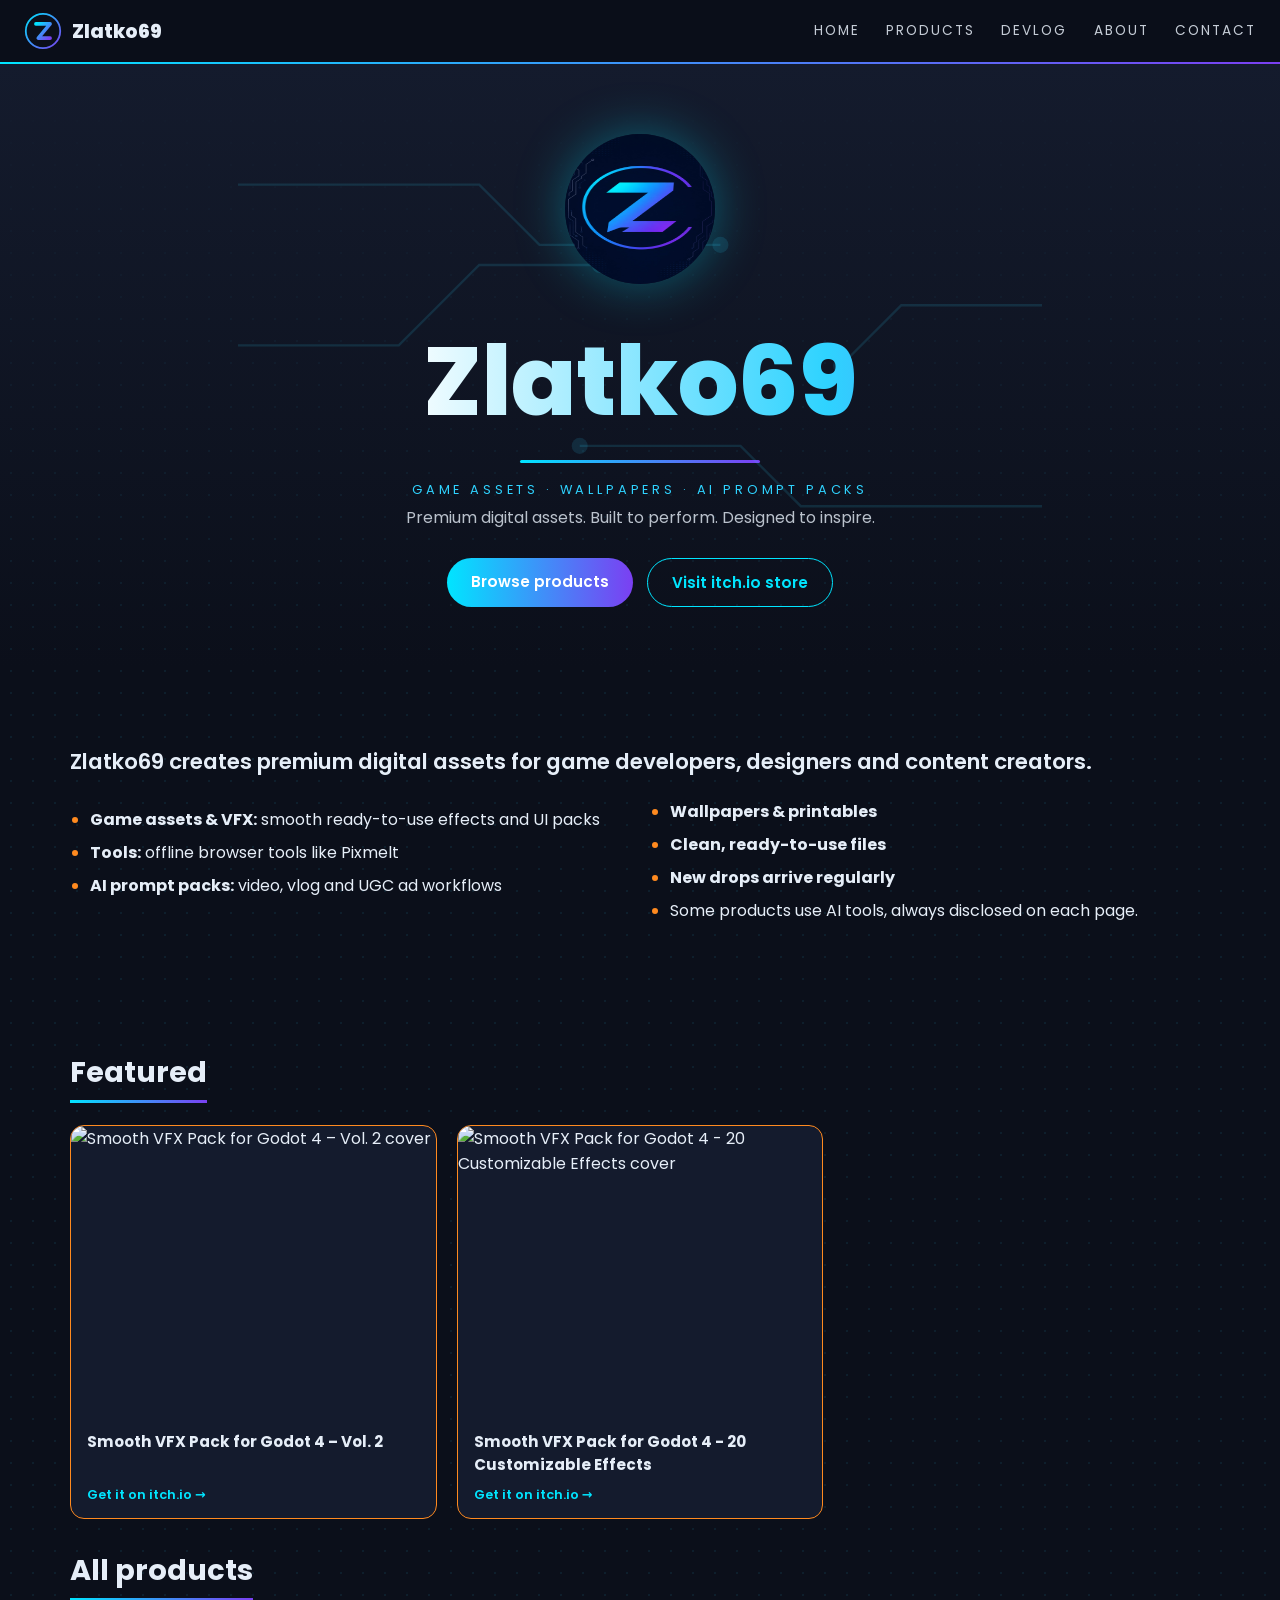
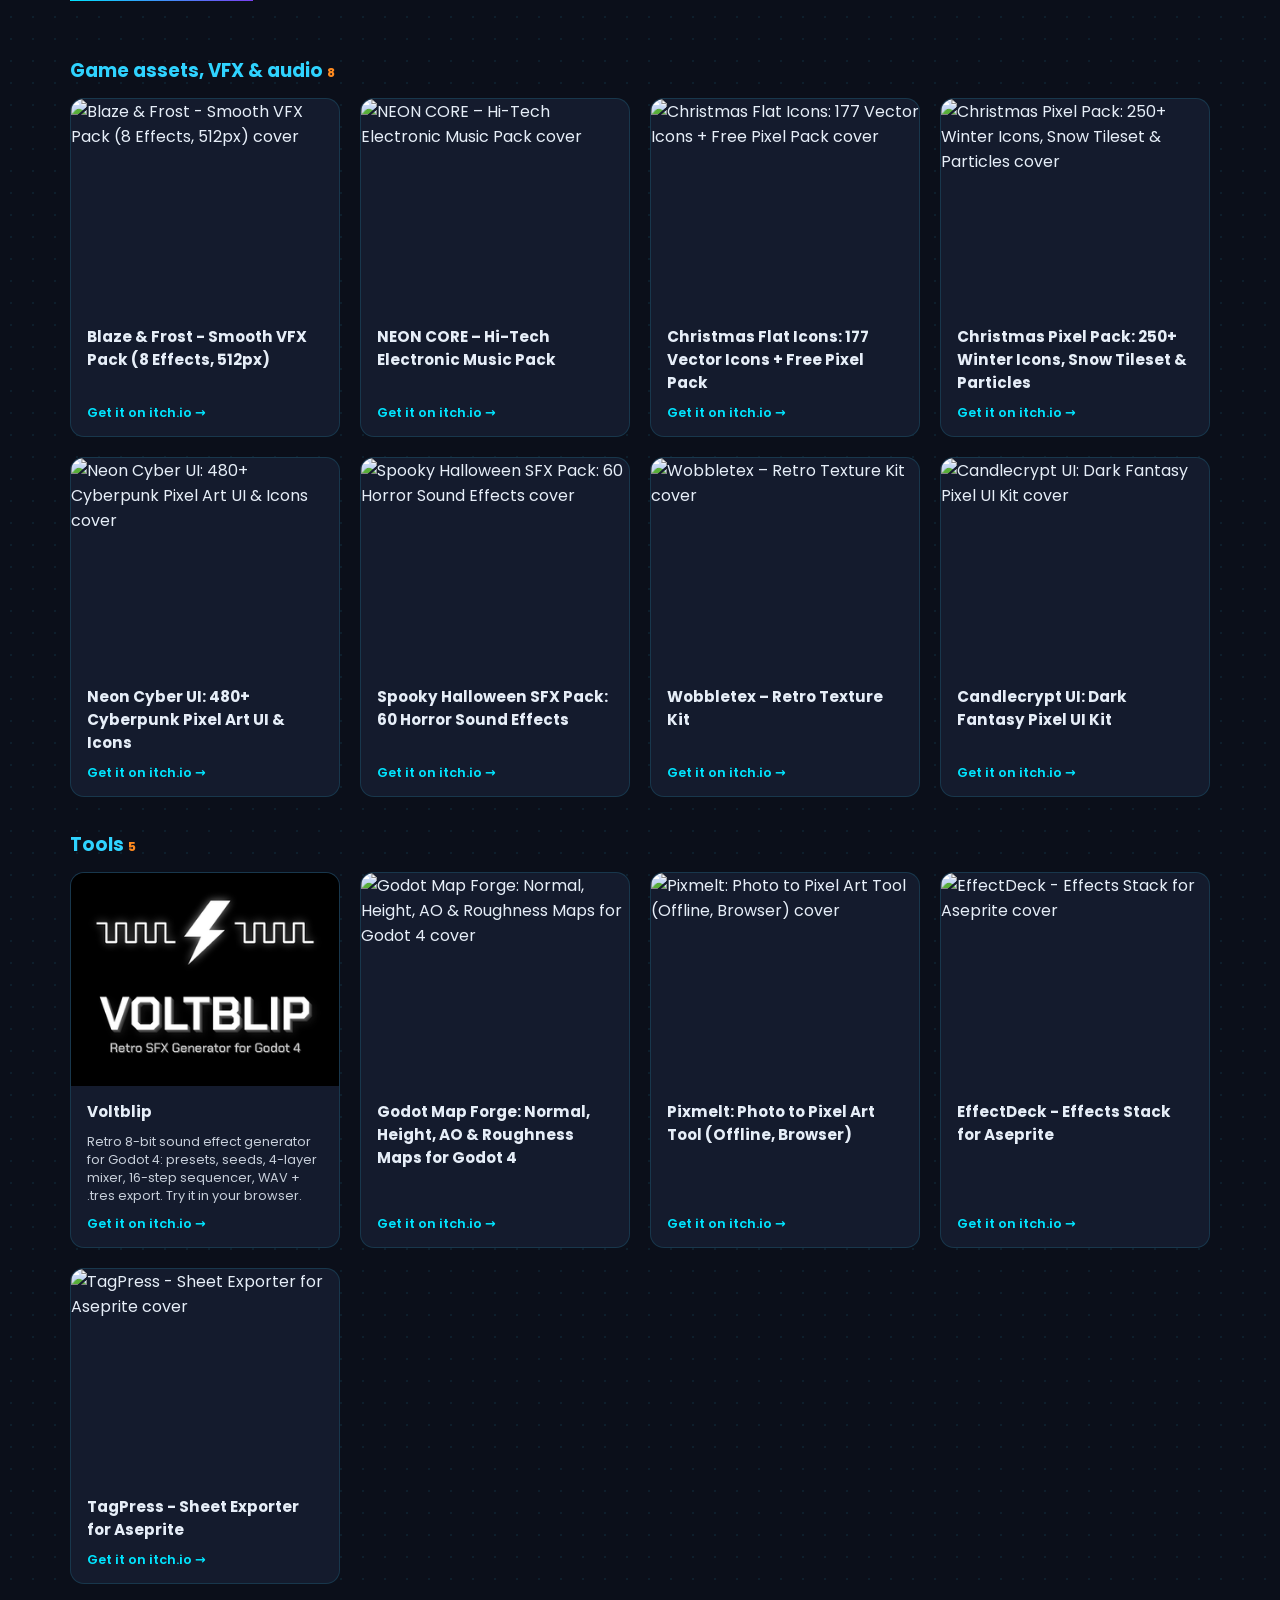
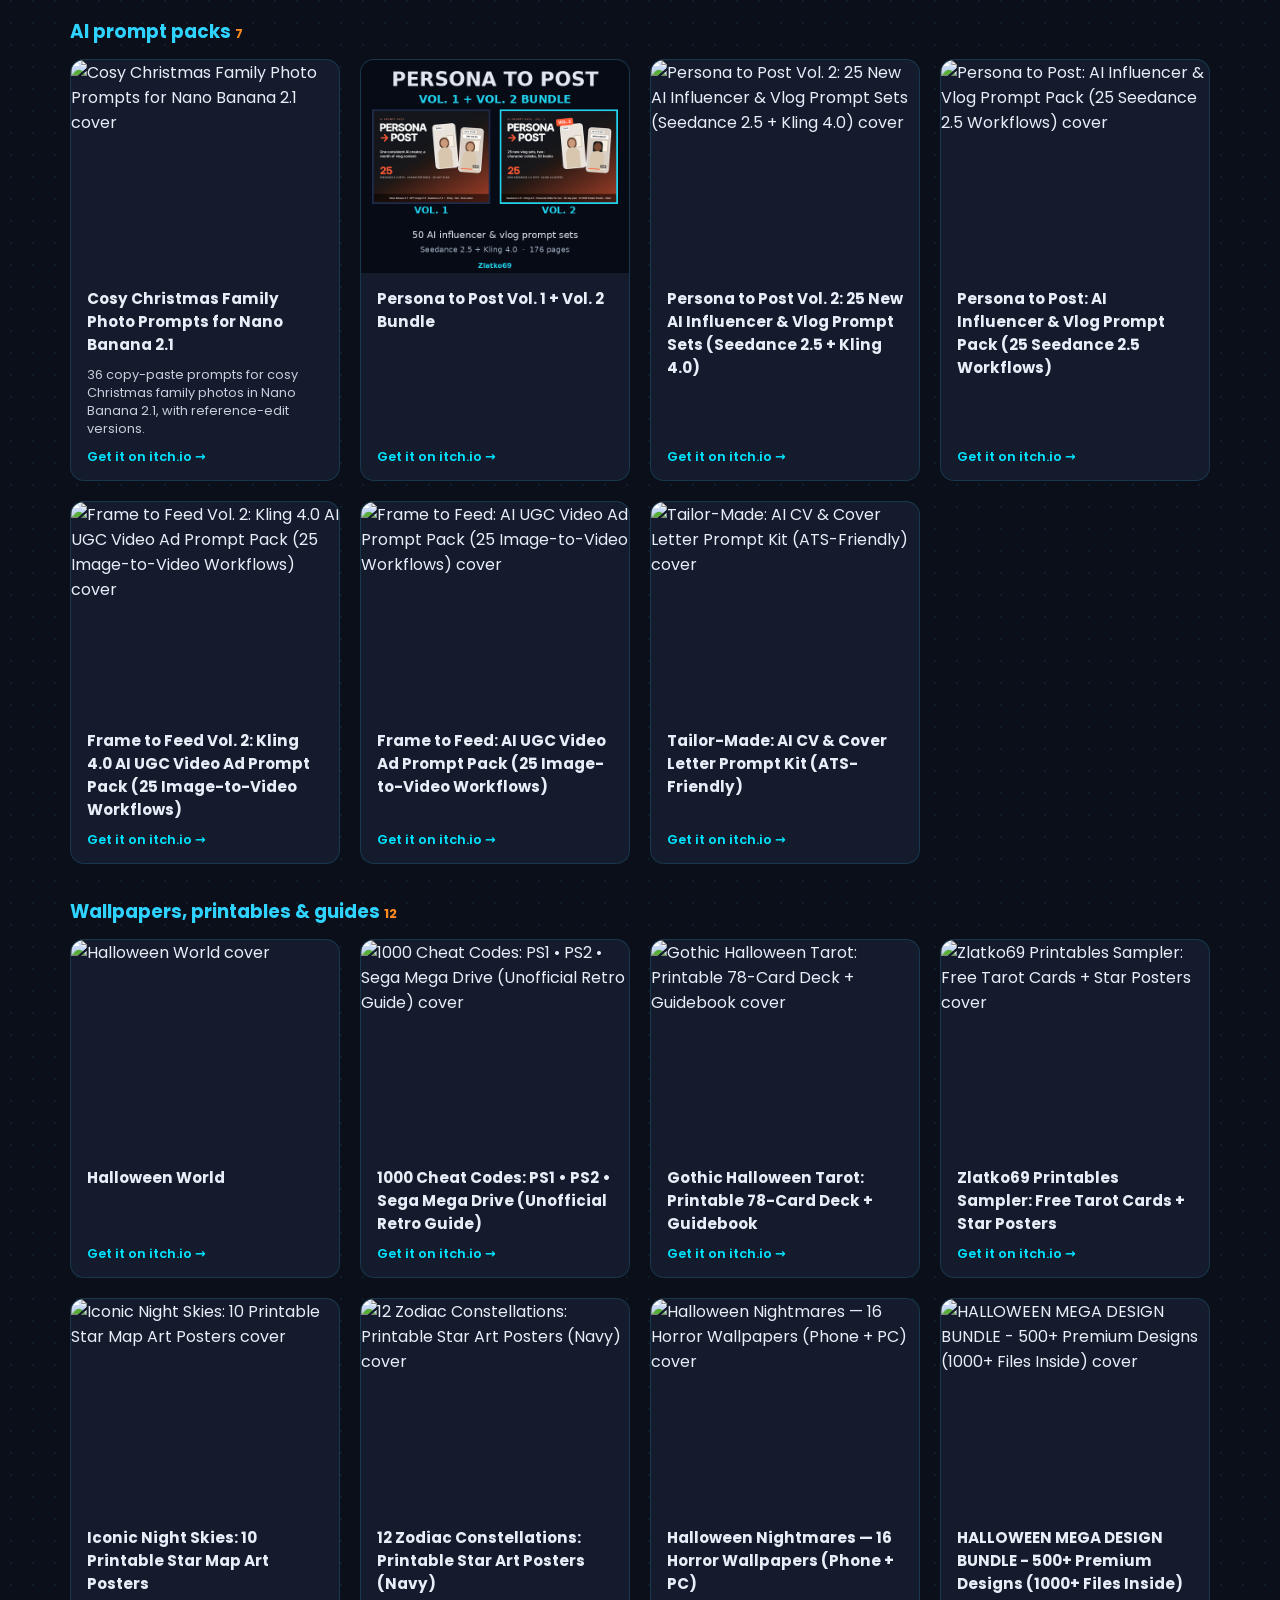
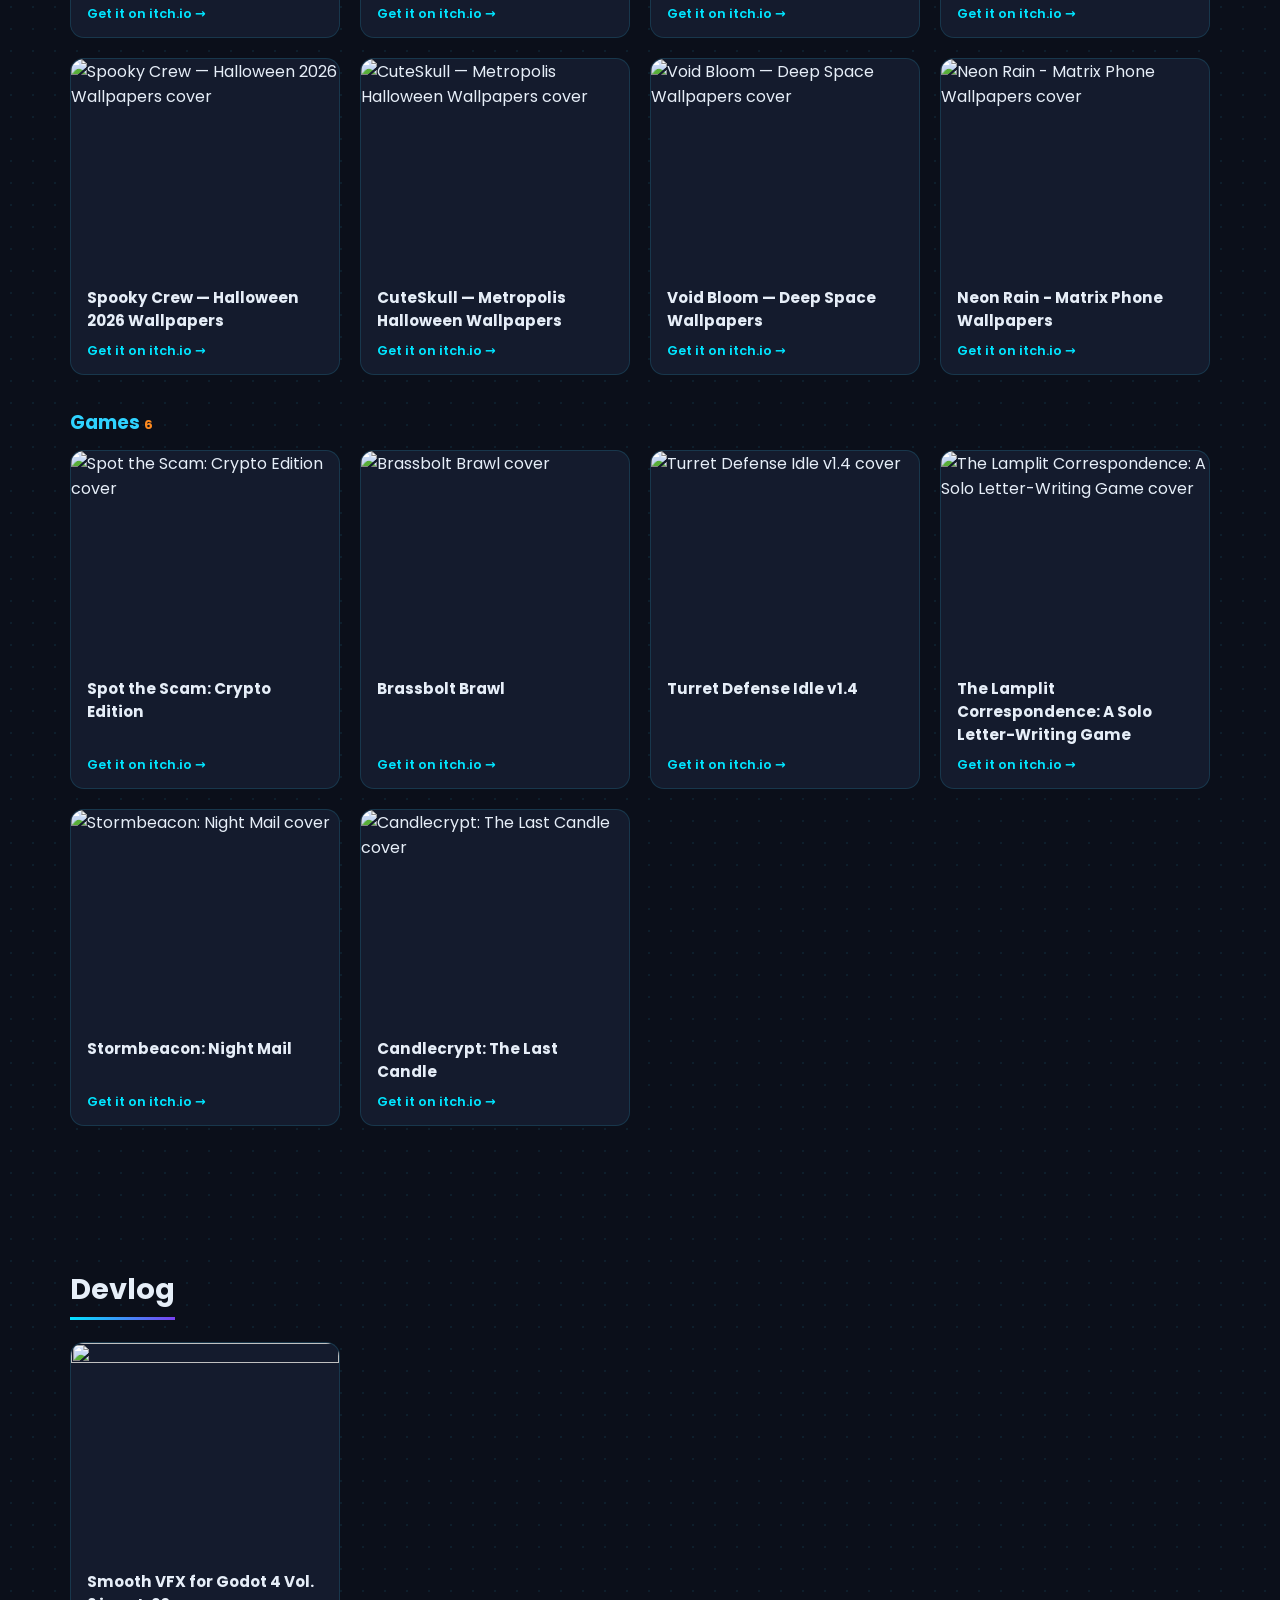
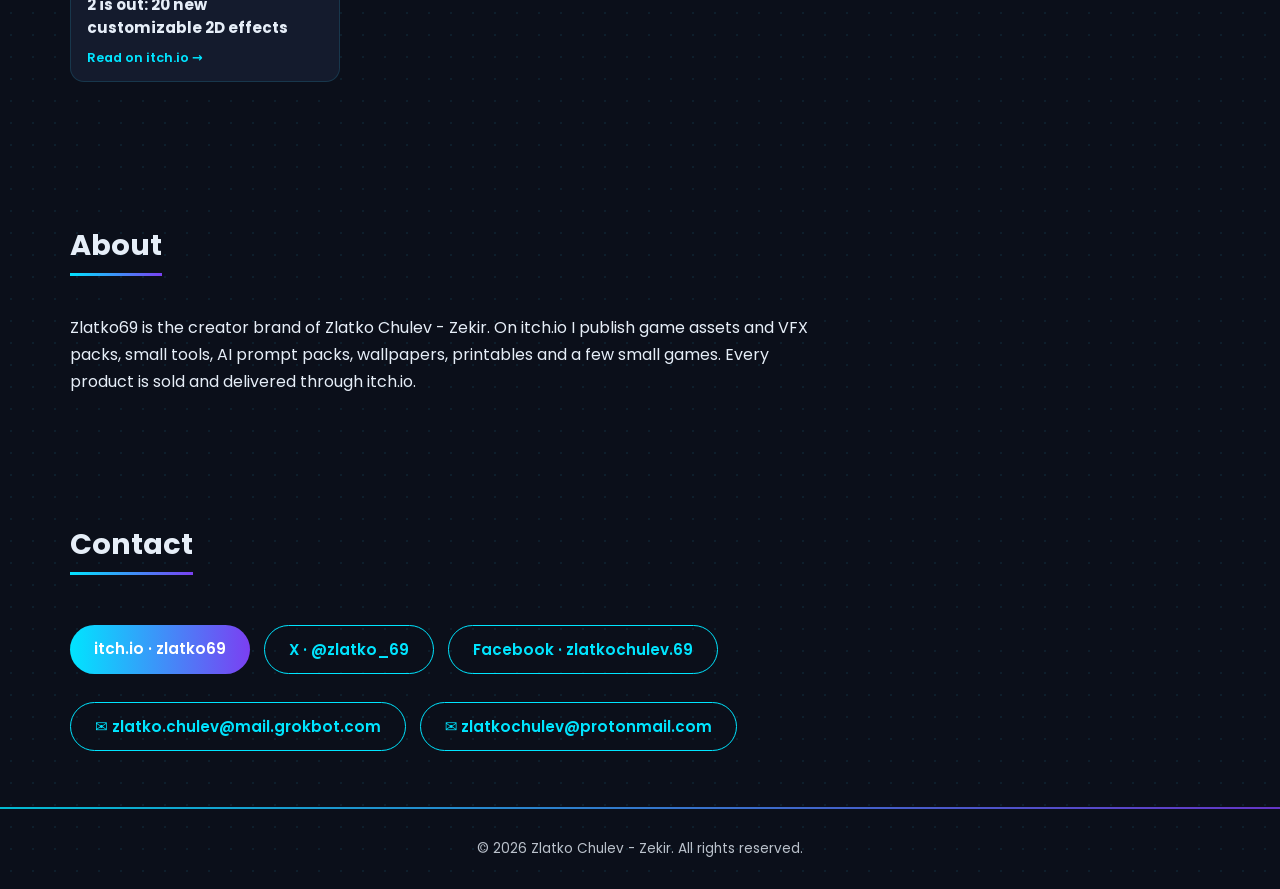
==== index.html @ 4e6ba87b "Add Cosy Christmas Family Photo Prompts card to AI prompt packs." ====
<!doctype html><html lang="en"><head><meta charset="utf-8"><meta name="viewport" content="width=device-width,initial-scale=1">
<title>Zlatko69 · Game assets, wallpapers & AI prompt packs</title><meta name="description" content="Premium digital assets for game developers, designers and content creators.">
<link rel="icon" href="assets/logo.svg" type="image/svg+xml"><link rel="preconnect" href="https://fonts.googleapis.com"><link href="https://fonts.googleapis.com/css2?family=Poppins:wght@400;600;800&display=swap" rel="stylesheet"><link rel="stylesheet" href="style.css"></head><body>
<header class="top"><a href="#home" class="brand"><svg viewBox="0 0 64 64" class="logo" aria-label="Zlatko69 logo"><defs><linearGradient id="g" x1="0" y1="0" x2="1" y2="1"><stop offset="0" stop-color="#00E5FF"/><stop offset="1" stop-color="#7B3FF2"/></linearGradient></defs><circle cx="32" cy="32" r="29" fill="#0B0F1A" stroke="url(#g)" stroke-width="3"/><path d="M20 20h24L24 44h20" fill="none" stroke="url(#g)" stroke-width="6" stroke-linecap="round" stroke-linejoin="round"/></svg><span>Zlatko69</span></a><button class="burger" aria-label="Menu" onclick="document.body.classList.toggle('open')">☰</button>
<nav onclick="document.body.classList.remove('open')"><a href="#home">Home</a><a href="#products">Products</a><a href="#devlog">Devlog</a><a href="#about">About</a><a href="#contact">Contact</a></nav></header>
<main>
<section id="home" class="hero"><svg class="circ" aria-hidden="true" viewBox="0 0 400 300"><g fill="none" stroke="currentColor" stroke-width="1.2"><path d="M0 60h120l30 30h90"/><path d="M0 140h80l40-40h60"/><path d="M400 220H280l-30-30h-80"/><path d="M400 120h-70l-30 30"/></g><g fill="currentColor"><circle cx="240" cy="90" r="4"/><circle cx="180" cy="100" r="4"/><circle cx="170" cy="190" r="4"/><circle cx="300" cy="150" r="4"/></g></svg><img src="assets/logo.jpg" class="biglogo" alt="Zlatko69 Z logo"><h1 class="word">Zlatko69</h1><div class="uline"></div>
<p class="tag">GAME ASSETS · WALLPAPERS · AI PROMPT PACKS</p><p class="sub">Premium digital assets. Built to perform. Designed to inspire.</p>
<div class="ctas"><a class="btn big" href="#products">Browse products</a><a class="btn ghost big" href="https://zlatko69.itch.io" target="_blank" rel="noopener">Visit itch.io store</a></div></section>
<section class="intro wrap"><p class="lead">Zlatko69 creates premium digital assets for game developers, designers and content creators.</p><ul class="bul">
<li><b>Game assets &amp; VFX:</b> smooth ready-to-use effects and UI packs</li><li><b>Tools:</b> offline browser tools like Pixmelt</li><li><b>AI prompt packs:</b> video, vlog and UGC ad workflows</li><li><b>Wallpapers &amp; printables</b></li><li><b>Clean, ready-to-use files</b></li><li><b>New drops arrive regularly</b></li><li>Some products use AI tools, always disclosed on each page.</li></ul></section>
<section id="products" class="wrap"><h2 class="sec">Featured</h2><div class="grid feat"><a class="card" href="https://zlatko69.itch.io/smooth-vfx-godot4-vol2" target="_blank" rel="noopener"><img loading="lazy" src="https://img.itch.zone/aW1nLzMxMzY1Mjg5LnBuZw==/315x250%23c/1VStls.png" alt="Smooth VFX Pack for Godot 4 – Vol. 2 cover"><div class="cb"><h3>Smooth VFX Pack for Godot 4 – Vol. 2</h3><span class="btn">Get it on itch.io →</span></div></a><a class="card" href="https://zlatko69.itch.io/smooth-vfx-godot4" target="_blank" rel="noopener"><img loading="lazy" src="https://img.itch.zone/aW1nLzMxMzUxNzY2LnBuZw==/315x250%23c/MN4y9o.png" alt="Smooth VFX Pack for Godot 4 - 20 Customizable Effects cover"><div class="cb"><h3>Smooth VFX Pack for Godot 4 - 20 Customizable Effects</h3><span class="btn">Get it on itch.io →</span></div></a></div><h2 class="sec">All products</h2><h2 class="cat">Game assets, VFX & audio <small>8</small></h2><div class="grid"><a class="card" href="https://zlatko69.itch.io/blaze-frost-smooth-vfx-pack-8-effects-512px" target="_blank" rel="noopener"><img loading="lazy" src="https://img.itch.zone/aW1nLzMxMjUwMTM4LnBuZw==/315x250%23c/Tb8jk5.png" alt="Blaze &amp; Frost - Smooth VFX Pack (8 Effects, 512px) cover"><div class="cb"><h3>Blaze &amp; Frost - Smooth VFX Pack (8 Effects, 512px)</h3><span class="btn">Get it on itch.io →</span></div></a><a class="card" href="https://zlatko69.itch.io/neon-core-music-pack" target="_blank" rel="noopener"><img loading="lazy" src="https://img.itch.zone/aW1nLzMxMDM1MDI1LnBuZw==/315x250%23c/9cuQ3a.png" alt="NEON CORE – Hi-Tech Electronic Music Pack cover"><div class="cb"><h3>NEON CORE – Hi-Tech Electronic Music Pack</h3><span class="btn">Get it on itch.io →</span></div></a><a class="card" href="https://zlatko69.itch.io/christmas-flat-icons-177-vector-icons-free-pixel-pack" target="_blank" rel="noopener"><img loading="lazy" src="https://img.itch.zone/aW1nLzMxMDIwNTk4LnBuZw==/315x250%23c/bkjVUH.png" alt="Christmas Flat Icons: 177 Vector Icons + Free Pixel Pack cover"><div class="cb"><h3>Christmas Flat Icons: 177 Vector Icons + Free Pixel Pack</h3><span class="btn">Get it on itch.io →</span></div></a><a class="card" href="https://zlatko69.itch.io/christmas-pixel-pack-250-winter-icons-snow-tileset-particles" target="_blank" rel="noopener"><img loading="lazy" src="https://img.itch.zone/aW1nLzMxMDIwNjMyLnBuZw==/315x250%23c/RkkFMt.png" alt="Christmas Pixel Pack: 250+ Winter Icons, Snow Tileset &amp; Particles cover"><div class="cb"><h3>Christmas Pixel Pack: 250+ Winter Icons, Snow Tileset &amp; Particles</h3><span class="btn">Get it on itch.io →</span></div></a><a class="card" href="https://zlatko69.itch.io/neon-cyber-ui-480-cyberpunk-pixel-art-ui-icons" target="_blank" rel="noopener"><img loading="lazy" src="https://img.itch.zone/aW1nLzMxMDA1NTc5LnBuZw==/315x250%23c/cyrJwi.png" alt="Neon Cyber UI: 480+ Cyberpunk Pixel Art UI &amp; Icons cover"><div class="cb"><h3>Neon Cyber UI: 480+ Cyberpunk Pixel Art UI &amp; Icons</h3><span class="btn">Get it on itch.io →</span></div></a><a class="card" href="https://zlatko69.itch.io/spooky-halloween-sfx-pack-20-horror-sound-effects" target="_blank" rel="noopener"><img loading="lazy" src="https://img.itch.zone/aW1nLzMwOTg4NzEwLnBuZw==/315x250%23c/Dr7vm1.png" alt="Spooky Halloween SFX Pack: 60 Horror Sound Effects cover"><div class="cb"><h3>Spooky Halloween SFX Pack: 60 Horror Sound Effects</h3><span class="btn">Get it on itch.io →</span></div></a><a class="card" href="https://zlatko69.itch.io/wobbletex" target="_blank" rel="noopener"><img loading="lazy" src="https://img.itch.zone/aW1nLzMwNzM2Mzc5LnBuZw==/315x250%23c/XE7fvp.png" alt="Wobbletex – Retro Texture Kit cover"><div class="cb"><h3>Wobbletex – Retro Texture Kit</h3><span class="btn">Get it on itch.io →</span></div></a><a class="card" href="https://zlatko69.itch.io/candlecrypt-ui-dark-fantasy-pixel-ui-kit" target="_blank" rel="noopener"><img loading="lazy" src="https://img.itch.zone/aW1nLzMwNzE5NTQ5LnBuZw==/315x250%23c/Yg354%2B.png" alt="Candlecrypt UI: Dark Fantasy Pixel UI Kit cover"><div class="cb"><h3>Candlecrypt UI: Dark Fantasy Pixel UI Kit</h3><span class="btn">Get it on itch.io →</span></div></a></div><h2 class="cat">Tools <small>5</small></h2><div class="grid"><a class="card" href="https://zlatko69.itch.io/voltblip" target="_blank" rel="noopener"><img loading="lazy" src="assets/voltblip-cover.png" alt="Voltblip cover"><div class="cb"><h3>Voltblip</h3><p style="margin:0;font-size:.8rem;opacity:.85">Retro 8-bit sound effect generator for Godot 4: presets, seeds, 4-layer mixer, 16-step sequencer, WAV + .tres export. Try it in your browser.</p><span class="btn">Get it on itch.io →</span></div></a><a class="card" href="https://zlatko69.itch.io/godot-map-forge" target="_blank" rel="noopener"><img loading="lazy" src="https://img.itch.zone/aW1nLzMxNjQyNDc2LnBuZw==/315x250%23c/9R8Ple.png" alt="Godot Map Forge: Normal, Height, AO &amp; Roughness Maps for Godot 4 cover"><div class="cb"><h3>Godot Map Forge: Normal, Height, AO &amp; Roughness Maps for Godot 4</h3><span class="btn">Get it on itch.io →</span></div></a><a class="card" href="https://zlatko69.itch.io/pixmelt" target="_blank" rel="noopener"><img loading="lazy" src="https://img.itch.zone/aW1nLzMxMzA1NTAyLnBuZw==/315x250%23c/pW2EMv.png" alt="Pixmelt: Photo to Pixel Art Tool (Offline, Browser) cover"><div class="cb"><h3>Pixmelt: Photo to Pixel Art Tool (Offline, Browser)</h3><span class="btn">Get it on itch.io →</span></div></a><a class="card" href="https://zlatko69.itch.io/effectdeck" target="_blank" rel="noopener"><img loading="lazy" src="https://img.itch.zone/aW1nLzMxMTM3ODc3LnBuZw==/315x250%23c/o8K4xB.png" alt="EffectDeck - Effects Stack for Aseprite cover"><div class="cb"><h3>EffectDeck - Effects Stack for Aseprite</h3><span class="btn">Get it on itch.io →</span></div></a><a class="card" href="https://zlatko69.itch.io/tagpress" target="_blank" rel="noopener"><img loading="lazy" src="https://img.itch.zone/aW1nLzMxMTI2ODIwLnBuZw==/315x250%23c/C%2B9RFh.png" alt="TagPress - Sheet Exporter for Aseprite cover"><div class="cb"><h3>TagPress - Sheet Exporter for Aseprite</h3><span class="btn">Get it on itch.io →</span></div></a></div><h2 class="cat">AI prompt packs <small>7</small></h2><div class="grid"><a class="card" href="https://zlatko69.itch.io/cosy-christmas-family-photo-prompts" target="_blank" rel="noopener"><img loading="lazy" src="https://img.itch.zone/aW1nLzMxNzI1NTc3LmpwZw==/315x250%23c/bNra%2Fj.jpg" alt="Cosy Christmas Family Photo Prompts for Nano Banana 2.1 cover"><div class="cb"><h3>Cosy Christmas Family Photo Prompts for Nano Banana 2.1</h3><p style="margin:0;font-size:.8rem;opacity:.85">36 copy-paste prompts for cosy Christmas family photos in Nano Banana 2.1, with reference-edit versions.</p><span class="btn">Get it on itch.io →</span></div></a><a class="card" href="https://itch.io/s/214232/persona-to-post-vol-1-vol-2-bundle" target="_blank" rel="noopener"><img loading="lazy" src="assets/persona-to-post-bundle.png" alt="Persona to Post Vol. 1 + Vol. 2 Bundle cover"><div class="cb"><h3>Persona to Post Vol. 1 + Vol. 2 Bundle</h3><span class="btn">Get it on itch.io →</span></div></a><a class="card" href="https://zlatko69.itch.io/persona-to-post-vol2" target="_blank" rel="noopener"><img loading="lazy" src="https://img.itch.zone/aW1nLzMxMzQzNDI5LnBuZw==/315x250%23c/jbbvLb.png" alt="Persona to Post Vol. 2: 25 New AI Influencer &amp; Vlog Prompt Sets (Seedance 2.5 + Kling 4.0) cover"><div class="cb"><h3>Persona to Post Vol. 2: 25 New AI Influencer &amp; Vlog Prompt Sets (Seedance 2.5 + Kling 4.0)</h3><span class="btn">Get it on itch.io →</span></div></a><a class="card" href="https://zlatko69.itch.io/persona-to-post-ai-influencer-vlog-prompt-pack-25-seedance-25-workflows" target="_blank" rel="noopener"><img loading="lazy" src="https://img.itch.zone/aW1nLzMwNjkxOTEyLnBuZw==/315x250%23c/%2FoDxPD.png" alt="Persona to Post: AI Influencer &amp; Vlog Prompt Pack (25 Seedance 2.5 Workflows) cover"><div class="cb"><h3>Persona to Post: AI Influencer &amp; Vlog Prompt Pack (25 Seedance 2.5 Workflows)</h3><span class="btn">Get it on itch.io →</span></div></a><a class="card" href="https://zlatko69.itch.io/frame-to-feed-vol-2-kling-40-ai-ugc-video-ad-prompt-pack-25-image-to-video-workf" target="_blank" rel="noopener"><img loading="lazy" src="https://img.itch.zone/aW1nLzMxMjUxOTcyLnBuZw==/315x250%23c/WSbGHp.png" alt="Frame to Feed Vol. 2: Kling 4.0 AI UGC Video Ad Prompt Pack (25 Image-to-Video Workflows) cover"><div class="cb"><h3>Frame to Feed Vol. 2: Kling 4.0 AI UGC Video Ad Prompt Pack (25 Image-to-Video Workflows)</h3><span class="btn">Get it on itch.io →</span></div></a><a class="card" href="https://zlatko69.itch.io/frame-to-feed-ai-ugc-video-ad-prompt-pack-25-image-to-video-workflows" target="_blank" rel="noopener"><img loading="lazy" src="https://img.itch.zone/aW1nLzMwNjU2NjMzLnBuZw==/315x250%23c/dffecU.png" alt="Frame to Feed: AI UGC Video Ad Prompt Pack (25 Image-to-Video Workflows) cover"><div class="cb"><h3>Frame to Feed: AI UGC Video Ad Prompt Pack (25 Image-to-Video Workflows)</h3><span class="btn">Get it on itch.io →</span></div></a><a class="card" href="https://zlatko69.itch.io/tailor-made-ai-cv-cover-letter-prompt-kit-ats-friendly" target="_blank" rel="noopener"><img loading="lazy" src="https://img.itch.zone/aW1nLzMwNjk3OTUxLnBuZw==/315x250%23c/dBWyY3.png" alt="Tailor-Made: AI CV &amp; Cover Letter Prompt Kit (ATS-Friendly) cover"><div class="cb"><h3>Tailor-Made: AI CV &amp; Cover Letter Prompt Kit (ATS-Friendly)</h3><span class="btn">Get it on itch.io →</span></div></a></div><h2 class="cat">Wallpapers, printables & guides <small>12</small></h2><div class="grid"><a class="card" href="https://zlatko69.itch.io/halloween-world" target="_blank" rel="noopener"><img loading="lazy" src="https://img.itch.zone/aW1nLzMwNjYyNDM3LnBuZw==/315x250%23c/rr4KGb.png" alt="Halloween World cover"><div class="cb"><h3>Halloween World</h3><span class="btn">Get it on itch.io →</span></div></a><a class="card" href="https://zlatko69.itch.io/1000-cheat-codes-ps1-ps2-sega-mega-drive-unofficial-retro-guide" target="_blank" rel="noopener"><img loading="lazy" src="https://img.itch.zone/aW1nLzMwNjU3ODYzLnBuZw==/315x250%23cb/%2F8fedk.png" alt="1000 Cheat Codes: PS1 • PS2 • Sega Mega Drive (Unofficial Retro Guide) cover"><div class="cb"><h3>1000 Cheat Codes: PS1 • PS2 • Sega Mega Drive (Unofficial Retro Guide)</h3><span class="btn">Get it on itch.io →</span></div></a><a class="card" href="https://zlatko69.itch.io/gothic-halloween-tarot-printable-78-card-deck-guidebook" target="_blank" rel="noopener"><img loading="lazy" src="https://img.itch.zone/aW1nLzMwNzI4OTYxLnBuZw==/315x250%23cb/deAnpv.png" alt="Gothic Halloween Tarot: Printable 78-Card Deck + Guidebook cover"><div class="cb"><h3>Gothic Halloween Tarot: Printable 78-Card Deck + Guidebook</h3><span class="btn">Get it on itch.io →</span></div></a><a class="card" href="https://zlatko69.itch.io/printables-sampler" target="_blank" rel="noopener"><img loading="lazy" src="https://img.itch.zone/aW1nLzMwNzMyMTQ3LnBuZw==/315x250%23c/PoAb4P.png" alt="Zlatko69 Printables Sampler: Free Tarot Cards + Star Posters cover"><div class="cb"><h3>Zlatko69 Printables Sampler: Free Tarot Cards + Star Posters</h3><span class="btn">Get it on itch.io →</span></div></a><a class="card" href="https://zlatko69.itch.io/iconic-night-skies-10-printable-star-map-art-posters" target="_blank" rel="noopener"><img loading="lazy" src="https://img.itch.zone/aW1nLzMwNzMwNDMzLnBuZw==/315x250%23c/VzTR9M.png" alt="Iconic Night Skies: 10 Printable Star Map Art Posters cover"><div class="cb"><h3>Iconic Night Skies: 10 Printable Star Map Art Posters</h3><span class="btn">Get it on itch.io →</span></div></a><a class="card" href="https://zlatko69.itch.io/12-zodiac-constellations-printable-star-art-posters-navy" target="_blank" rel="noopener"><img loading="lazy" src="https://img.itch.zone/aW1nLzMwNzMwMDY0LnBuZw==/315x250%23c/KX1X5x.png" alt="12 Zodiac Constellations: Printable Star Art Posters (Navy) cover"><div class="cb"><h3>12 Zodiac Constellations: Printable Star Art Posters (Navy)</h3><span class="btn">Get it on itch.io →</span></div></a><a class="card" href="https://zlatko69.itch.io/halloween-nightmares-16-horror-wallpapers-phone-pc" target="_blank" rel="noopener"><img loading="lazy" src="https://img.itch.zone/aW1nLzMwNjYzOTE1LnBuZw==/315x250%23c/fcd0uO.png" alt="Halloween Nightmares — 16 Horror Wallpapers (Phone + PC) cover"><div class="cb"><h3>Halloween Nightmares — 16 Horror Wallpapers (Phone + PC)</h3><span class="btn">Get it on itch.io →</span></div></a><a class="card" href="https://zlatko69.itch.io/halloween-mega-design-bundle-500-plus-spooky-halloween-designs-for-creators" target="_blank" rel="noopener"><img loading="lazy" src="https://img.itch.zone/aW1nLzMwNTY3NjMyLnBuZw==/315x250%23c/4WQDkS.png" alt="HALLOWEEN MEGA DESIGN BUNDLE - 500+ Premium Designs (1000+ Files Inside) cover"><div class="cb"><h3>HALLOWEEN MEGA DESIGN BUNDLE - 500+ Premium Designs (1000+ Files Inside)</h3><span class="btn">Get it on itch.io →</span></div></a><a class="card" href="https://zlatko69.itch.io/spooky-crew-halloween-2026-wallpapers" target="_blank" rel="noopener"><img loading="lazy" src="https://img.itch.zone/aW1nLzMwNDMyMTY4LnBuZw==/315x250%23c/dgQArt.png" alt="Spooky Crew — Halloween 2026 Wallpapers cover"><div class="cb"><h3>Spooky Crew — Halloween 2026 Wallpapers</h3><span class="btn">Get it on itch.io →</span></div></a><a class="card" href="https://zlatko69.itch.io/cuteskull-metropolis-halloween-wallpapers" target="_blank" rel="noopener"><img loading="lazy" src="https://img.itch.zone/aW1nLzMwMDgxMzM0LmpwZw==/315x250%23c/8N0M0Y.jpg" alt="CuteSkull — Metropolis Halloween Wallpapers cover"><div class="cb"><h3>CuteSkull — Metropolis Halloween Wallpapers</h3><span class="btn">Get it on itch.io →</span></div></a><a class="card" href="https://zlatko69.itch.io/void-bloom-deep-space-wallpapers" target="_blank" rel="noopener"><img loading="lazy" src="https://img.itch.zone/aW1nLzI5OTgzNDczLnBuZw==/315x250%23c/sMD18X.png" alt="Void Bloom — Deep Space Wallpapers cover"><div class="cb"><h3>Void Bloom — Deep Space Wallpapers</h3><span class="btn">Get it on itch.io →</span></div></a><a class="card" href="https://zlatko69.itch.io/neon-rain-matrix" target="_blank" rel="noopener"><img loading="lazy" src="https://img.itch.zone/aW1nLzI5OTY2MzQ3LnBuZw==/315x250%23c/cqkcoX.png" alt="Neon Rain - Matrix Phone Wallpapers cover"><div class="cb"><h3>Neon Rain - Matrix Phone Wallpapers</h3><span class="btn">Get it on itch.io →</span></div></a></div><h2 class="cat">Games <small>6</small></h2><div class="grid"><a class="card" href="https://zlatko69.itch.io/spot-the-scam-crypto-edition" target="_blank" rel="noopener"><img loading="lazy" src="https://img.itch.zone/aW1nLzMxMDkyNTE5LnBuZw==/315x250%23c/VJkyx4.png" alt="Spot the Scam: Crypto Edition cover"><div class="cb"><h3>Spot the Scam: Crypto Edition</h3><span class="btn">Get it on itch.io →</span></div></a><a class="card" href="https://zlatko69.itch.io/brassbolt-brawl" target="_blank" rel="noopener"><img loading="lazy" src="https://img.itch.zone/aW1nLzMxMDc3NjcxLnBuZw==/315x250%23c/Y4SVVN.png" alt="Brassbolt Brawl cover"><div class="cb"><h3>Brassbolt Brawl</h3><span class="btn">Get it on itch.io →</span></div></a><a class="card" href="https://zlatko69.itch.io/turret-defense-idle" target="_blank" rel="noopener"><img loading="lazy" src="https://img.itch.zone/aW1nLzMxMDMwMjIyLnBuZw==/315x250%23c/9bsjT6.png" alt="Turret Defense Idle v1.4 cover"><div class="cb"><h3>Turret Defense Idle v1.4</h3><span class="btn">Get it on itch.io →</span></div></a><a class="card" href="https://zlatko69.itch.io/the-lamplit-correspondence-a-solo-letter-writing-game" target="_blank" rel="noopener"><img loading="lazy" src="https://img.itch.zone/aW1nLzMxMDA5MjQzLnBuZw==/315x250%23cb/yhEvyf.png" alt="The Lamplit Correspondence: A Solo Letter-Writing Game cover"><div class="cb"><h3>The Lamplit Correspondence: A Solo Letter-Writing Game</h3><span class="btn">Get it on itch.io →</span></div></a><a class="card" href="https://zlatko69.itch.io/storm-beacon" target="_blank" rel="noopener"><img loading="lazy" src="https://img.itch.zone/aW1nLzMwNzM2NjU3LnBuZw==/315x250%23c/odn0Pq.png" alt="Stormbeacon: Night Mail cover"><div class="cb"><h3>Stormbeacon: Night Mail</h3><span class="btn">Get it on itch.io →</span></div></a><a class="card" href="https://zlatko69.itch.io/candlecrypt-the-last-candle" target="_blank" rel="noopener"><img loading="lazy" src="https://img.itch.zone/aW1nLzMwNzI1NTA1LnBuZw==/315x250%23c/zKE5Xl.png" alt="Candlecrypt: The Last Candle cover"><div class="cb"><h3>Candlecrypt: The Last Candle</h3><span class="btn">Get it on itch.io →</span></div></a></div></section>
<section id="devlog" class="wrap"><h2 class="sec">Devlog</h2><div class="grid"><a class="card dl" href="https://zlatko69.itch.io/smooth-vfx-godot4-vol2/devlog/1729754/smooth-vfx-for-godot-4-vol-2-is-out-20-new-customizable-2d-effects" target="_blank" rel="noopener"><img src="https://img.itch.zone/aW1nLzMxMzY1Mjg5LnBuZw==/315x250%23c/1VStls.png" alt=""><div class="cb"><h3>Smooth VFX for Godot 4 Vol. 2 is out: 20 new customizable 2D effects</h3><span class="btn">Read on itch.io →</span></div></a></div></section>
<section id="about" class="wrap"><h2 class="sec">About</h2><p class="txt">Zlatko69 is the creator brand of Zlatko Chulev - Zekir. On itch.io I publish game assets and VFX packs, small tools, AI prompt packs, wallpapers, printables and a few small games. Every product is sold and delivered through itch.io.</p></section>
<section id="contact" class="wrap"><h2 class="sec">Contact</h2><div class="soc"><a class="btn big" href="https://zlatko69.itch.io" target="_blank" rel="noopener">itch.io · zlatko69</a><a class="btn ghost big" href="https://x.com/zlatko_69" target="_blank" rel="noopener">X · @zlatko_69</a><a class="btn ghost big" href="https://www.facebook.com/zlatkochulev.69" target="_blank" rel="noopener">Facebook · zlatkochulev.69</a></div><div class="soc"><a class="btn ghost big" href="mailto:zlatko.chulev@mail.grokbot.com">✉ zlatko.chulev@mail.grokbot.com</a><a class="btn ghost big" href="mailto:zlatkochulev@protonmail.com">✉ zlatkochulev@protonmail.com</a></div></section>
</main><footer>© 2026 Zlatko Chulev - Zekir. All rights reserved.</footer></body></html>
---- style.css ----
:root{--bg:#0B0F1A;--bg2:#141B2D;--c:#00E5FF;--c2:#2FD3FF;--v:#7B3FF2;--t:#E6EEF8;--o:#FF8A1F;--g:linear-gradient(90deg,var(--c),var(--v))}
*{box-sizing:border-box}html{scroll-behavior:smooth}body{margin:0;font-family:Poppins,Inter,system-ui,sans-serif;color:var(--t);background:var(--bg) radial-gradient(rgba(47,211,255,.08) 1px,transparent 1px) 0 0/22px 22px}
a{color:inherit;text-decoration:none}.wrap{max-width:1180px;margin:0 auto;padding:56px 20px}
.top{position:sticky;top:0;z-index:9;display:flex;align-items:center;justify-content:space-between;padding:12px 24px;background:rgba(11,15,26,.92);backdrop-filter:blur(8px);border-bottom:2px solid;border-image:var(--g) 1}
.brand{display:flex;align-items:center;gap:10px;font-weight:800;font-size:1.2rem}.logo{width:38px;height:38px}
nav{display:flex;gap:26px}nav a{font-size:.85rem;letter-spacing:.15em;text-transform:uppercase;opacity:.85}nav a:hover{color:var(--c)}
.burger{display:none;background:none;border:0;color:var(--t);font-size:1.6rem}
.hero{position:relative;text-align:center;padding:70px 20px 60px;background:linear-gradient(180deg,var(--bg2),transparent);overflow:hidden}
.circ{position:absolute;inset:0;width:100%;height:100%;color:rgba(47,211,255,.13);pointer-events:none}
.biglogo{position:relative;width:150px;height:150px;border-radius:50%;box-shadow:0 0 50px rgba(0,229,255,.35)}
.word{position:relative;font-size:clamp(3rem,10vw,6rem);font-weight:800;margin:18px 0 6px;background:linear-gradient(90deg,#fff 30%,var(--c2) 65%,var(--v));-webkit-background-clip:text;background-clip:text;color:transparent}
.uline{width:240px;height:3px;margin:0 auto;background:var(--g);border-radius:3px}
.tag{letter-spacing:.3em;font-size:.8rem;margin:18px 0 6px;color:var(--c2)}.sub{opacity:.8;margin:0}
.ctas,.soc{display:flex;gap:14px;justify-content:center;flex-wrap:wrap;margin-top:28px}.soc{justify-content:flex-start}
.btn{display:inline-block;font-size:.8rem;font-weight:600;color:var(--c)}.btn.big{padding:12px 24px;border-radius:30px;background:var(--g);color:#fff;font-size:.95rem}
.btn.ghost{background:none;border:1px solid var(--c);color:var(--c)}
.lead{font-size:1.35rem;font-weight:600}.bul{columns:2;gap:40px;padding-left:20px}.bul li{margin:8px 0}.bul li::marker{color:var(--o)}
.sec{font-size:1.8rem;margin:0 0 22px;display:inline-block;border-bottom:3px solid;border-image:var(--g) 1;padding-bottom:6px}
.cat{font-size:1.15rem;margin:34px 0 14px;color:var(--c2)}.cat small{color:var(--o);font-size:.8rem}
.grid{display:grid;grid-template-columns:repeat(auto-fill,minmax(240px,1fr));gap:20px;margin-bottom:30px}.feat{grid-template-columns:repeat(auto-fill,minmax(320px,1fr))}
.card{background:var(--bg2);border:1px solid rgba(47,211,255,.15);border-radius:14px;overflow:hidden;transition:.2s;display:flex;flex-direction:column}
.card:hover{transform:translateY(-4px);border-color:var(--c);box-shadow:0 8px 30px rgba(123,63,242,.3)}
.card img{width:100%;aspect-ratio:315/250;object-fit:cover;display:block}.cb{padding:14px 16px;display:flex;flex-direction:column;gap:10px;flex:1}.cb h3{font-size:.95rem;margin:0;flex:1}
.feat .card{border-color:var(--o)}.txt{max-width:760px;line-height:1.7}
footer{text-align:center;padding:30px;border-top:2px solid;border-image:var(--g) 1;font-size:.85rem;opacity:.8}
@media(max-width:760px){.burger{display:block}nav{display:none;position:absolute;top:100%;left:0;right:0;flex-direction:column;gap:0;background:var(--bg)}nav a{padding:14px 24px;border-bottom:1px solid rgba(47,211,255,.15)}.open nav{display:flex}.bul{columns:1}.wrap{padding:40px 16px}.grid,.feat{grid-template-columns:1fr 1fr;gap:12px}.feat{grid-template-columns:1fr}.cb h3{font-size:.8rem}}
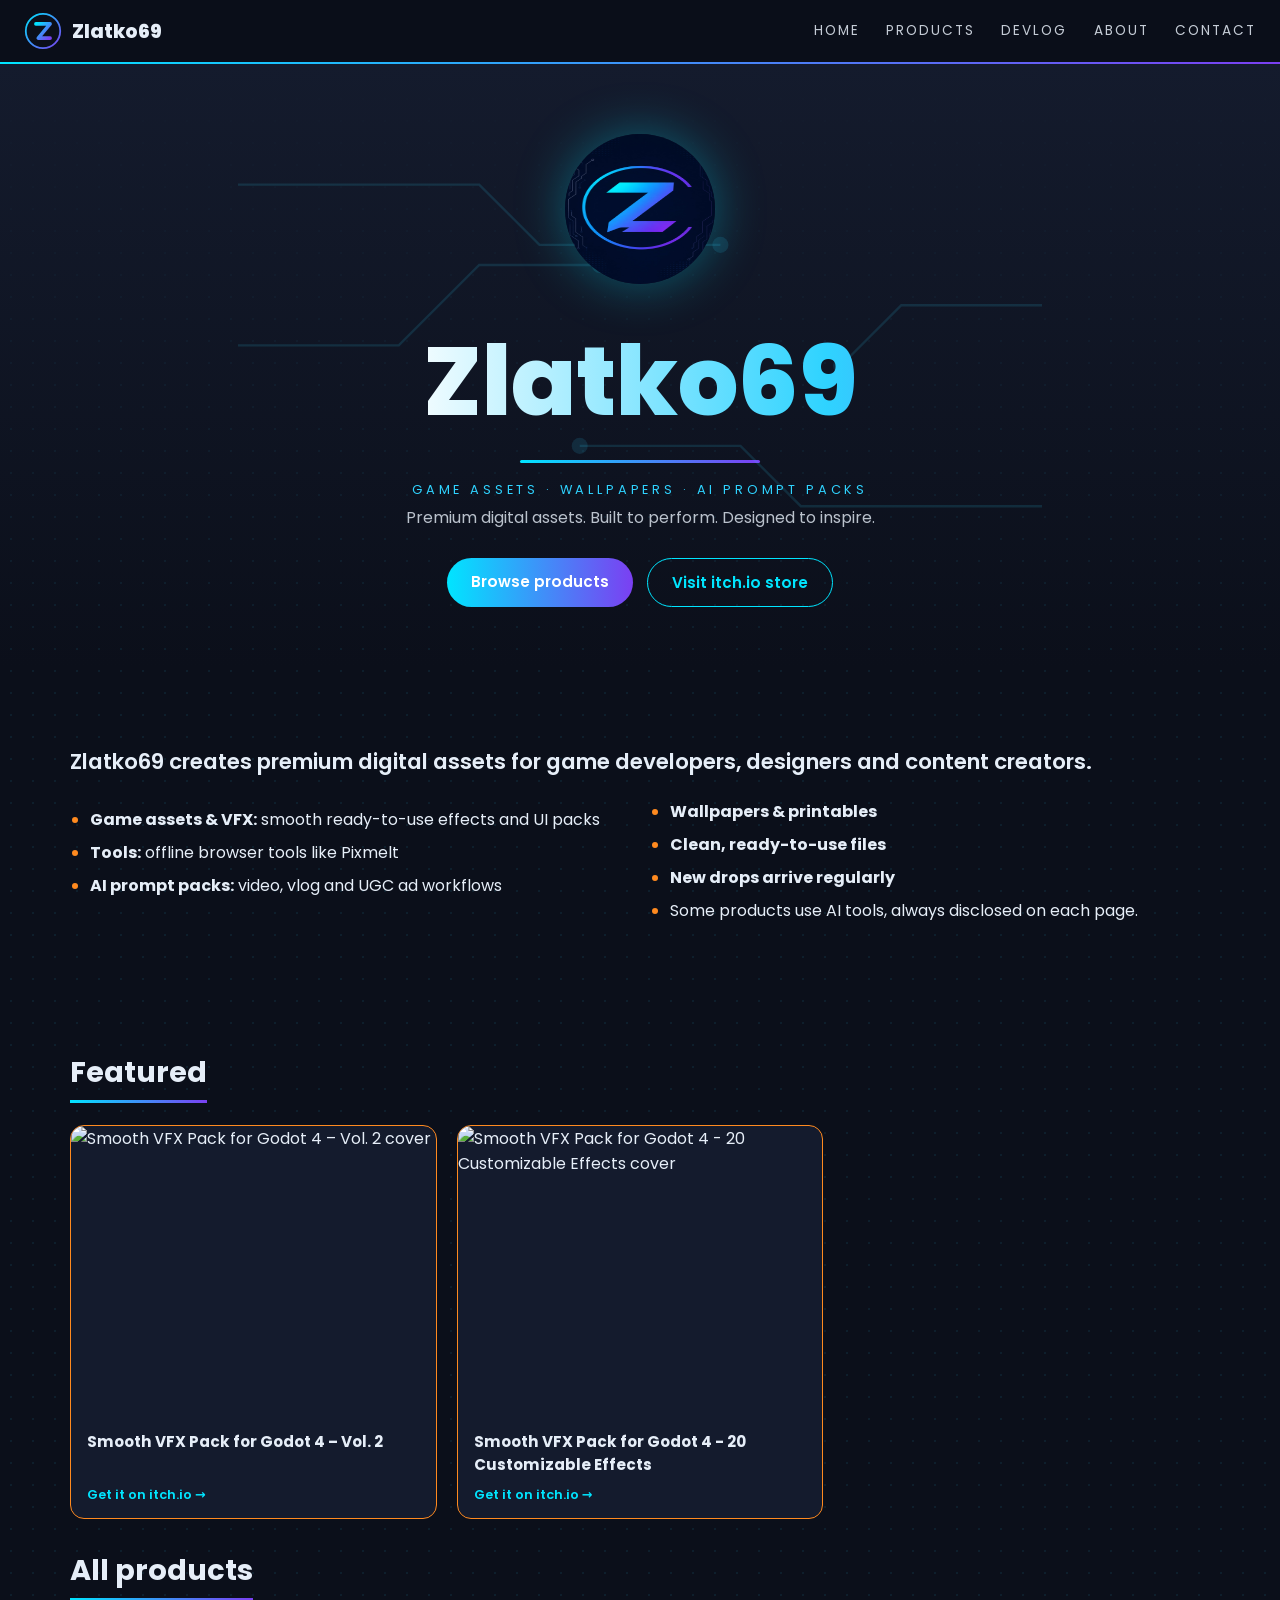
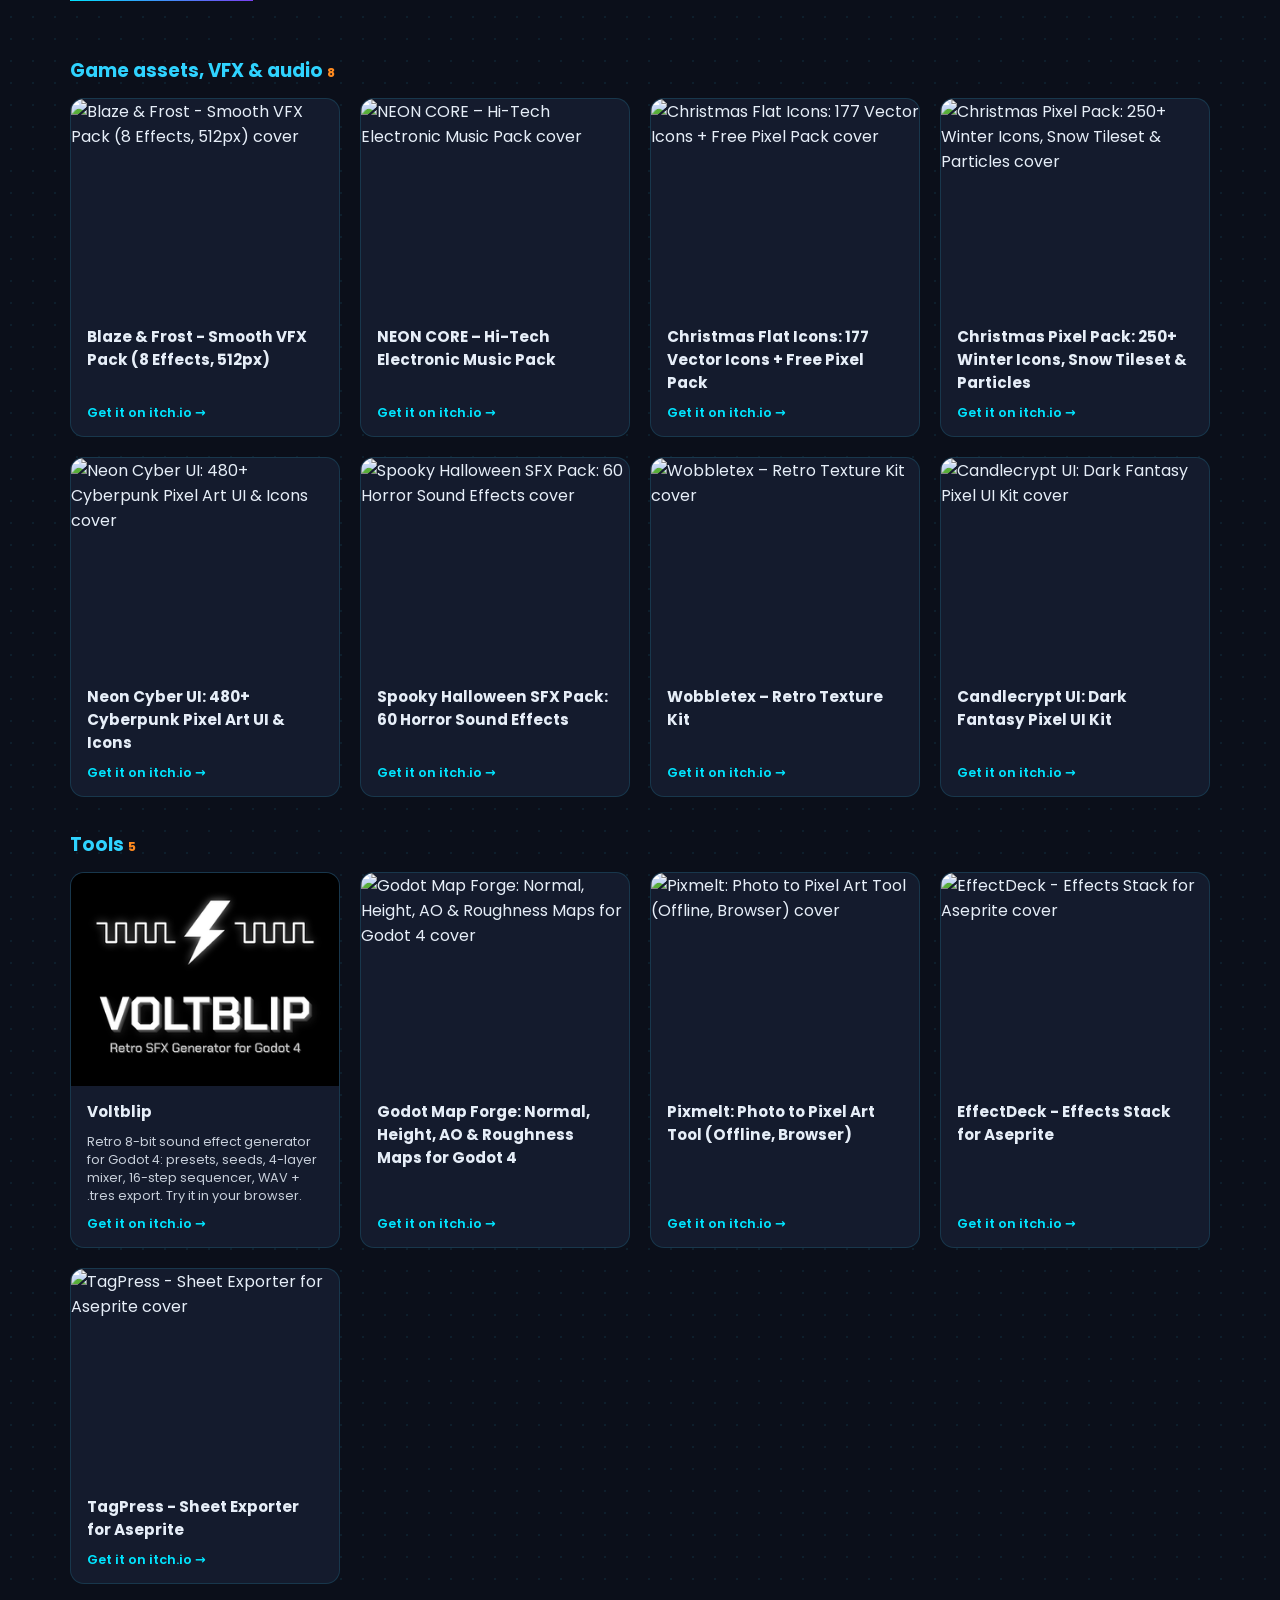
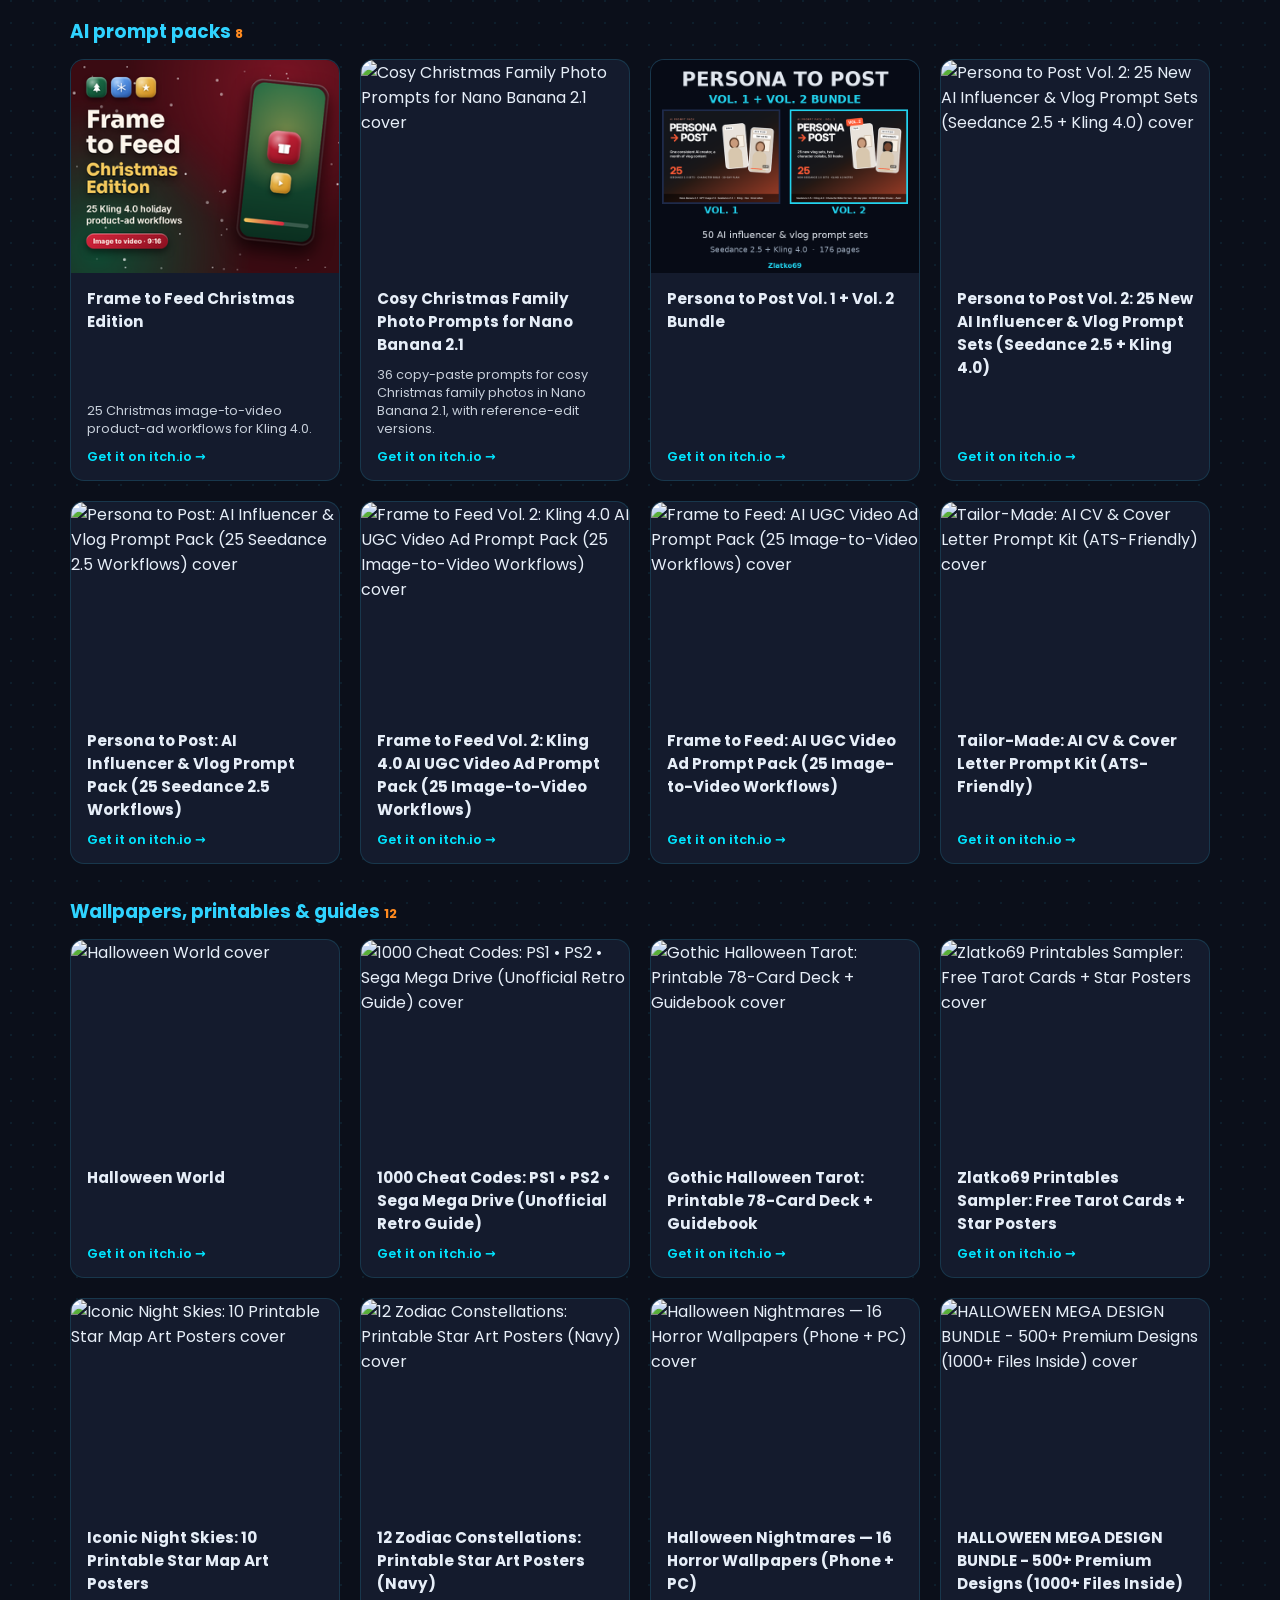
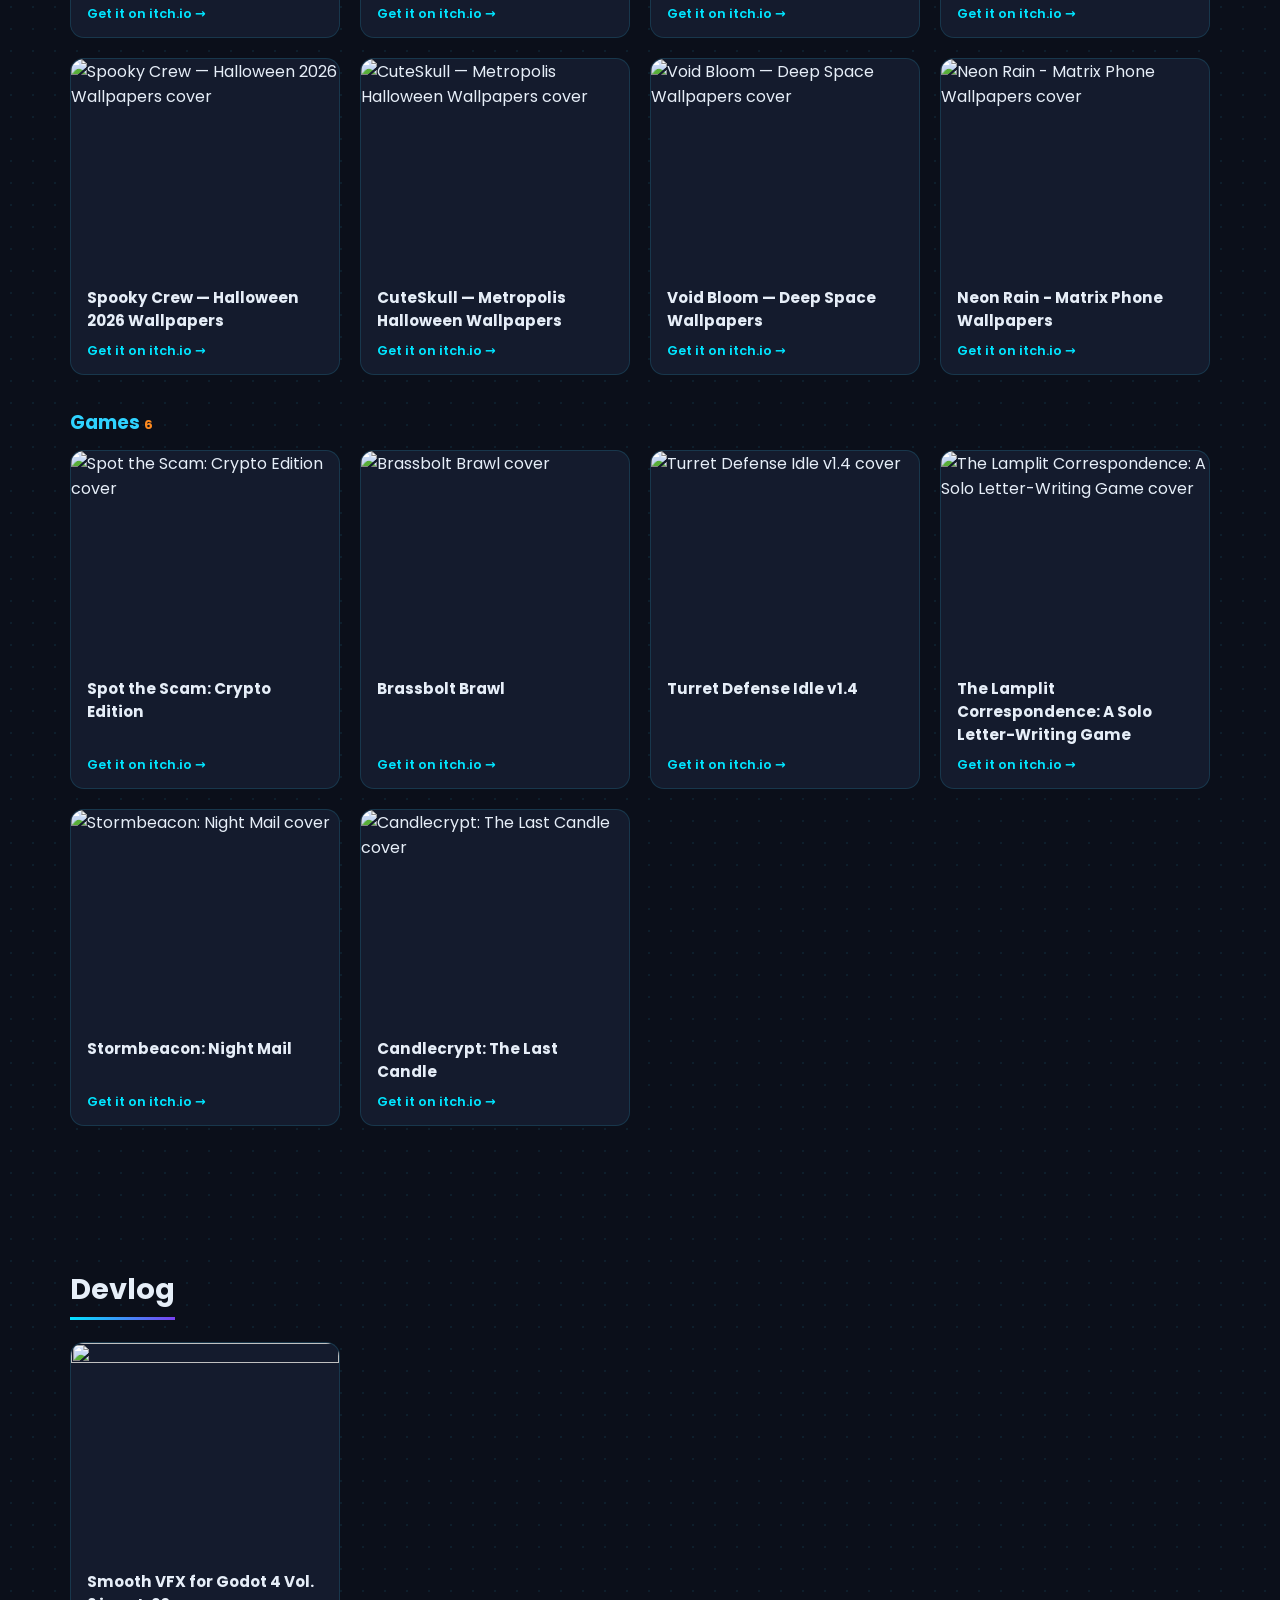
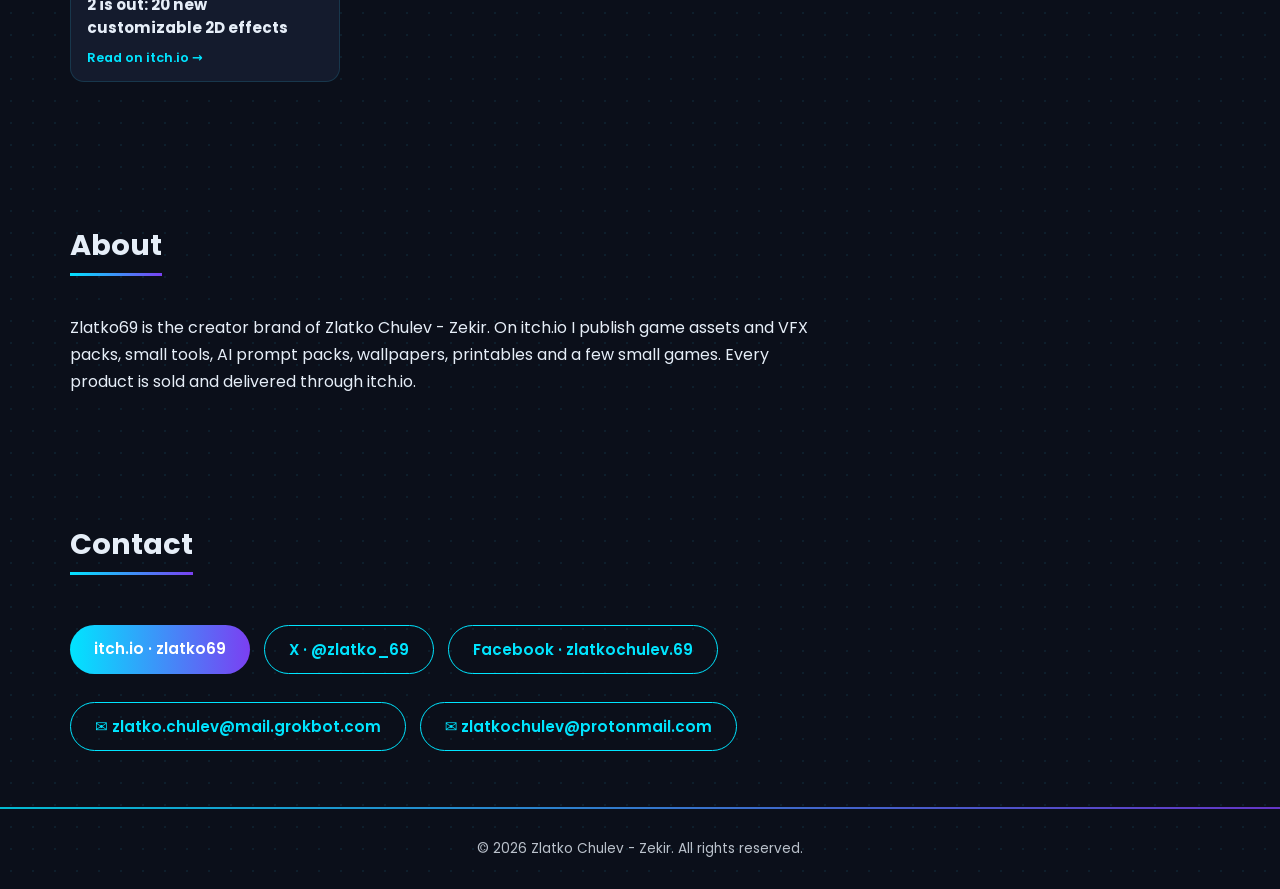
==== commit 5807ea69: "Add Frame to Feed Christmas Edition card to AI prompt packs (newest first)" ====
--- a/index.html
+++ b/index.html
@@ -9,7 +9,7 @@
 <div class="ctas"><a class="btn big" href="#products">Browse products</a><a class="btn ghost big" href="https://zlatko69.itch.io" target="_blank" rel="noopener">Visit itch.io store</a></div></section>
 <section class="intro wrap"><p class="lead">Zlatko69 creates premium digital assets for game developers, designers and content creators.</p><ul class="bul">
 <li><b>Game assets &amp; VFX:</b> smooth ready-to-use effects and UI packs</li><li><b>Tools:</b> offline browser tools like Pixmelt</li><li><b>AI prompt packs:</b> video, vlog and UGC ad workflows</li><li><b>Wallpapers &amp; printables</b></li><li><b>Clean, ready-to-use files</b></li><li><b>New drops arrive regularly</b></li><li>Some products use AI tools, always disclosed on each page.</li></ul></section>
-<section id="products" class="wrap"><h2 class="sec">Featured</h2><div class="grid feat"><a class="card" href="https://zlatko69.itch.io/smooth-vfx-godot4-vol2" target="_blank" rel="noopener"><img loading="lazy" src="https://img.itch.zone/aW1nLzMxMzY1Mjg5LnBuZw==/315x250%23c/1VStls.png" alt="Smooth VFX Pack for Godot 4 – Vol. 2 cover"><div class="cb"><h3>Smooth VFX Pack for Godot 4 – Vol. 2</h3><span class="btn">Get it on itch.io →</span></div></a><a class="card" href="https://zlatko69.itch.io/smooth-vfx-godot4" target="_blank" rel="noopener"><img loading="lazy" src="https://img.itch.zone/aW1nLzMxMzUxNzY2LnBuZw==/315x250%23c/MN4y9o.png" alt="Smooth VFX Pack for Godot 4 - 20 Customizable Effects cover"><div class="cb"><h3>Smooth VFX Pack for Godot 4 - 20 Customizable Effects</h3><span class="btn">Get it on itch.io →</span></div></a></div><h2 class="sec">All products</h2><h2 class="cat">Game assets, VFX & audio <small>8</small></h2><div class="grid"><a class="card" href="https://zlatko69.itch.io/blaze-frost-smooth-vfx-pack-8-effects-512px" target="_blank" rel="noopener"><img loading="lazy" src="https://img.itch.zone/aW1nLzMxMjUwMTM4LnBuZw==/315x250%23c/Tb8jk5.png" alt="Blaze &amp; Frost - Smooth VFX Pack (8 Effects, 512px) cover"><div class="cb"><h3>Blaze &amp; Frost - Smooth VFX Pack (8 Effects, 512px)</h3><span class="btn">Get it on itch.io →</span></div></a><a class="card" href="https://zlatko69.itch.io/neon-core-music-pack" target="_blank" rel="noopener"><img loading="lazy" src="https://img.itch.zone/aW1nLzMxMDM1MDI1LnBuZw==/315x250%23c/9cuQ3a.png" alt="NEON CORE – Hi-Tech Electronic Music Pack cover"><div class="cb"><h3>NEON CORE – Hi-Tech Electronic Music Pack</h3><span class="btn">Get it on itch.io →</span></div></a><a class="card" href="https://zlatko69.itch.io/christmas-flat-icons-177-vector-icons-free-pixel-pack" target="_blank" rel="noopener"><img loading="lazy" src="https://img.itch.zone/aW1nLzMxMDIwNTk4LnBuZw==/315x250%23c/bkjVUH.png" alt="Christmas Flat Icons: 177 Vector Icons + Free Pixel Pack cover"><div class="cb"><h3>Christmas Flat Icons: 177 Vector Icons + Free Pixel Pack</h3><span class="btn">Get it on itch.io →</span></div></a><a class="card" href="https://zlatko69.itch.io/christmas-pixel-pack-250-winter-icons-snow-tileset-particles" target="_blank" rel="noopener"><img loading="lazy" src="https://img.itch.zone/aW1nLzMxMDIwNjMyLnBuZw==/315x250%23c/RkkFMt.png" alt="Christmas Pixel Pack: 250+ Winter Icons, Snow Tileset &amp; Particles cover"><div class="cb"><h3>Christmas Pixel Pack: 250+ Winter Icons, Snow Tileset &amp; Particles</h3><span class="btn">Get it on itch.io →</span></div></a><a class="card" href="https://zlatko69.itch.io/neon-cyber-ui-480-cyberpunk-pixel-art-ui-icons" target="_blank" rel="noopener"><img loading="lazy" src="https://img.itch.zone/aW1nLzMxMDA1NTc5LnBuZw==/315x250%23c/cyrJwi.png" alt="Neon Cyber UI: 480+ Cyberpunk Pixel Art UI &amp; Icons cover"><div class="cb"><h3>Neon Cyber UI: 480+ Cyberpunk Pixel Art UI &amp; Icons</h3><span class="btn">Get it on itch.io →</span></div></a><a class="card" href="https://zlatko69.itch.io/spooky-halloween-sfx-pack-20-horror-sound-effects" target="_blank" rel="noopener"><img loading="lazy" src="https://img.itch.zone/aW1nLzMwOTg4NzEwLnBuZw==/315x250%23c/Dr7vm1.png" alt="Spooky Halloween SFX Pack: 60 Horror Sound Effects cover"><div class="cb"><h3>Spooky Halloween SFX Pack: 60 Horror Sound Effects</h3><span class="btn">Get it on itch.io →</span></div></a><a class="card" href="https://zlatko69.itch.io/wobbletex" target="_blank" rel="noopener"><img loading="lazy" src="https://img.itch.zone/aW1nLzMwNzM2Mzc5LnBuZw==/315x250%23c/XE7fvp.png" alt="Wobbletex – Retro Texture Kit cover"><div class="cb"><h3>Wobbletex – Retro Texture Kit</h3><span class="btn">Get it on itch.io →</span></div></a><a class="card" href="https://zlatko69.itch.io/candlecrypt-ui-dark-fantasy-pixel-ui-kit" target="_blank" rel="noopener"><img loading="lazy" src="https://img.itch.zone/aW1nLzMwNzE5NTQ5LnBuZw==/315x250%23c/Yg354%2B.png" alt="Candlecrypt UI: Dark Fantasy Pixel UI Kit cover"><div class="cb"><h3>Candlecrypt UI: Dark Fantasy Pixel UI Kit</h3><span class="btn">Get it on itch.io →</span></div></a></div><h2 class="cat">Tools <small>5</small></h2><div class="grid"><a class="card" href="https://zlatko69.itch.io/voltblip" target="_blank" rel="noopener"><img loading="lazy" src="assets/voltblip-cover.png" alt="Voltblip cover"><div class="cb"><h3>Voltblip</h3><p style="margin:0;font-size:.8rem;opacity:.85">Retro 8-bit sound effect generator for Godot 4: presets, seeds, 4-layer mixer, 16-step sequencer, WAV + .tres export. Try it in your browser.</p><span class="btn">Get it on itch.io →</span></div></a><a class="card" href="https://zlatko69.itch.io/godot-map-forge" target="_blank" rel="noopener"><img loading="lazy" src="https://img.itch.zone/aW1nLzMxNjQyNDc2LnBuZw==/315x250%23c/9R8Ple.png" alt="Godot Map Forge: Normal, Height, AO &amp; Roughness Maps for Godot 4 cover"><div class="cb"><h3>Godot Map Forge: Normal, Height, AO &amp; Roughness Maps for Godot 4</h3><span class="btn">Get it on itch.io →</span></div></a><a class="card" href="https://zlatko69.itch.io/pixmelt" target="_blank" rel="noopener"><img loading="lazy" src="https://img.itch.zone/aW1nLzMxMzA1NTAyLnBuZw==/315x250%23c/pW2EMv.png" alt="Pixmelt: Photo to Pixel Art Tool (Offline, Browser) cover"><div class="cb"><h3>Pixmelt: Photo to Pixel Art Tool (Offline, Browser)</h3><span class="btn">Get it on itch.io →</span></div></a><a class="card" href="https://zlatko69.itch.io/effectdeck" target="_blank" rel="noopener"><img loading="lazy" src="https://img.itch.zone/aW1nLzMxMTM3ODc3LnBuZw==/315x250%23c/o8K4xB.png" alt="EffectDeck - Effects Stack for Aseprite cover"><div class="cb"><h3>EffectDeck - Effects Stack for Aseprite</h3><span class="btn">Get it on itch.io →</span></div></a><a class="card" href="https://zlatko69.itch.io/tagpress" target="_blank" rel="noopener"><img loading="lazy" src="https://img.itch.zone/aW1nLzMxMTI2ODIwLnBuZw==/315x250%23c/C%2B9RFh.png" alt="TagPress - Sheet Exporter for Aseprite cover"><div class="cb"><h3>TagPress - Sheet Exporter for Aseprite</h3><span class="btn">Get it on itch.io →</span></div></a></div><h2 class="cat">AI prompt packs <small>7</small></h2><div class="grid"><a class="card" href="https://zlatko69.itch.io/cosy-christmas-family-photo-prompts" target="_blank" rel="noopener"><img loading="lazy" src="https://img.itch.zone/aW1nLzMxNzI1NTc3LmpwZw==/315x250%23c/bNra%2Fj.jpg" alt="Cosy Christmas Family Photo Prompts for Nano Banana 2.1 cover"><div class="cb"><h3>Cosy Christmas Family Photo Prompts for Nano Banana 2.1</h3><p style="margin:0;font-size:.8rem;opacity:.85">36 copy-paste prompts for cosy Christmas family photos in Nano Banana 2.1, with reference-edit versions.</p><span class="btn">Get it on itch.io →</span></div></a><a class="card" href="https://itch.io/s/214232/persona-to-post-vol-1-vol-2-bundle" target="_blank" rel="noopener"><img loading="lazy" src="assets/persona-to-post-bundle.png" alt="Persona to Post Vol. 1 + Vol. 2 Bundle cover"><div class="cb"><h3>Persona to Post Vol. 1 + Vol. 2 Bundle</h3><span class="btn">Get it on itch.io →</span></div></a><a class="card" href="https://zlatko69.itch.io/persona-to-post-vol2" target="_blank" rel="noopener"><img loading="lazy" src="https://img.itch.zone/aW1nLzMxMzQzNDI5LnBuZw==/315x250%23c/jbbvLb.png" alt="Persona to Post Vol. 2: 25 New AI Influencer &amp; Vlog Prompt Sets (Seedance 2.5 + Kling 4.0) cover"><div class="cb"><h3>Persona to Post Vol. 2: 25 New AI Influencer &amp; Vlog Prompt Sets (Seedance 2.5 + Kling 4.0)</h3><span class="btn">Get it on itch.io →</span></div></a><a class="card" href="https://zlatko69.itch.io/persona-to-post-ai-influencer-vlog-prompt-pack-25-seedance-25-workflows" target="_blank" rel="noopener"><img loading="lazy" src="https://img.itch.zone/aW1nLzMwNjkxOTEyLnBuZw==/315x250%23c/%2FoDxPD.png" alt="Persona to Post: AI Influencer &amp; Vlog Prompt Pack (25 Seedance 2.5 Workflows) cover"><div class="cb"><h3>Persona to Post: AI Influencer &amp; Vlog Prompt Pack (25 Seedance 2.5 Workflows)</h3><span class="btn">Get it on itch.io →</span></div></a><a class="card" href="https://zlatko69.itch.io/frame-to-feed-vol-2-kling-40-ai-ugc-video-ad-prompt-pack-25-image-to-video-workf" target="_blank" rel="noopener"><img loading="lazy" src="https://img.itch.zone/aW1nLzMxMjUxOTcyLnBuZw==/315x250%23c/WSbGHp.png" alt="Frame to Feed Vol. 2: Kling 4.0 AI UGC Video Ad Prompt Pack (25 Image-to-Video Workflows) cover"><div class="cb"><h3>Frame to Feed Vol. 2: Kling 4.0 AI UGC Video Ad Prompt Pack (25 Image-to-Video Workflows)</h3><span class="btn">Get it on itch.io →</span></div></a><a class="card" href="https://zlatko69.itch.io/frame-to-feed-ai-ugc-video-ad-prompt-pack-25-image-to-video-workflows" target="_blank" rel="noopener"><img loading="lazy" src="https://img.itch.zone/aW1nLzMwNjU2NjMzLnBuZw==/315x250%23c/dffecU.png" alt="Frame to Feed: AI UGC Video Ad Prompt Pack (25 Image-to-Video Workflows) cover"><div class="cb"><h3>Frame to Feed: AI UGC Video Ad Prompt Pack (25 Image-to-Video Workflows)</h3><span class="btn">Get it on itch.io →</span></div></a><a class="card" href="https://zlatko69.itch.io/tailor-made-ai-cv-cover-letter-prompt-kit-ats-friendly" target="_blank" rel="noopener"><img loading="lazy" src="https://img.itch.zone/aW1nLzMwNjk3OTUxLnBuZw==/315x250%23c/dBWyY3.png" alt="Tailor-Made: AI CV &amp; Cover Letter Prompt Kit (ATS-Friendly) cover"><div class="cb"><h3>Tailor-Made: AI CV &amp; Cover Letter Prompt Kit (ATS-Friendly)</h3><span class="btn">Get it on itch.io →</span></div></a></div><h2 class="cat">Wallpapers, printables & guides <small>12</small></h2><div class="grid"><a class="card" href="https://zlatko69.itch.io/halloween-world" target="_blank" rel="noopener"><img loading="lazy" src="https://img.itch.zone/aW1nLzMwNjYyNDM3LnBuZw==/315x250%23c/rr4KGb.png" alt="Halloween World cover"><div class="cb"><h3>Halloween World</h3><span class="btn">Get it on itch.io →</span></div></a><a class="card" href="https://zlatko69.itch.io/1000-cheat-codes-ps1-ps2-sega-mega-drive-unofficial-retro-guide" target="_blank" rel="noopener"><img loading="lazy" src="https://img.itch.zone/aW1nLzMwNjU3ODYzLnBuZw==/315x250%23cb/%2F8fedk.png" alt="1000 Cheat Codes: PS1 • PS2 • Sega Mega Drive (Unofficial Retro Guide) cover"><div class="cb"><h3>1000 Cheat Codes: PS1 • PS2 • Sega Mega Drive (Unofficial Retro Guide)</h3><span class="btn">Get it on itch.io →</span></div></a><a class="card" href="https://zlatko69.itch.io/gothic-halloween-tarot-printable-78-card-deck-guidebook" target="_blank" rel="noopener"><img loading="lazy" src="https://img.itch.zone/aW1nLzMwNzI4OTYxLnBuZw==/315x250%23cb/deAnpv.png" alt="Gothic Halloween Tarot: Printable 78-Card Deck + Guidebook cover"><div class="cb"><h3>Gothic Halloween Tarot: Printable 78-Card Deck + Guidebook</h3><span class="btn">Get it on itch.io →</span></div></a><a class="card" href="https://zlatko69.itch.io/printables-sampler" target="_blank" rel="noopener"><img loading="lazy" src="https://img.itch.zone/aW1nLzMwNzMyMTQ3LnBuZw==/315x250%23c/PoAb4P.png" alt="Zlatko69 Printables Sampler: Free Tarot Cards + Star Posters cover"><div class="cb"><h3>Zlatko69 Printables Sampler: Free Tarot Cards + Star Posters</h3><span class="btn">Get it on itch.io →</span></div></a><a class="card" href="https://zlatko69.itch.io/iconic-night-skies-10-printable-star-map-art-posters" target="_blank" rel="noopener"><img loading="lazy" src="https://img.itch.zone/aW1nLzMwNzMwNDMzLnBuZw==/315x250%23c/VzTR9M.png" alt="Iconic Night Skies: 10 Printable Star Map Art Posters cover"><div class="cb"><h3>Iconic Night Skies: 10 Printable Star Map Art Posters</h3><span class="btn">Get it on itch.io →</span></div></a><a class="card" href="https://zlatko69.itch.io/12-zodiac-constellations-printable-star-art-posters-navy" target="_blank" rel="noopener"><img loading="lazy" src="https://img.itch.zone/aW1nLzMwNzMwMDY0LnBuZw==/315x250%23c/KX1X5x.png" alt="12 Zodiac Constellations: Printable Star Art Posters (Navy) cover"><div class="cb"><h3>12 Zodiac Constellations: Printable Star Art Posters (Navy)</h3><span class="btn">Get it on itch.io →</span></div></a><a class="card" href="https://zlatko69.itch.io/halloween-nightmares-16-horror-wallpapers-phone-pc" target="_blank" rel="noopener"><img loading="lazy" src="https://img.itch.zone/aW1nLzMwNjYzOTE1LnBuZw==/315x250%23c/fcd0uO.png" alt="Halloween Nightmares — 16 Horror Wallpapers (Phone + PC) cover"><div class="cb"><h3>Halloween Nightmares — 16 Horror Wallpapers (Phone + PC)</h3><span class="btn">Get it on itch.io →</span></div></a><a class="card" href="https://zlatko69.itch.io/halloween-mega-design-bundle-500-plus-spooky-halloween-designs-for-creators" target="_blank" rel="noopener"><img loading="lazy" src="https://img.itch.zone/aW1nLzMwNTY3NjMyLnBuZw==/315x250%23c/4WQDkS.png" alt="HALLOWEEN MEGA DESIGN BUNDLE - 500+ Premium Designs (1000+ Files Inside) cover"><div class="cb"><h3>HALLOWEEN MEGA DESIGN BUNDLE - 500+ Premium Designs (1000+ Files Inside)</h3><span class="btn">Get it on itch.io →</span></div></a><a class="card" href="https://zlatko69.itch.io/spooky-crew-halloween-2026-wallpapers" target="_blank" rel="noopener"><img loading="lazy" src="https://img.itch.zone/aW1nLzMwNDMyMTY4LnBuZw==/315x250%23c/dgQArt.png" alt="Spooky Crew — Halloween 2026 Wallpapers cover"><div class="cb"><h3>Spooky Crew — Halloween 2026 Wallpapers</h3><span class="btn">Get it on itch.io →</span></div></a><a class="card" href="https://zlatko69.itch.io/cuteskull-metropolis-halloween-wallpapers" target="_blank" rel="noopener"><img loading="lazy" src="https://img.itch.zone/aW1nLzMwMDgxMzM0LmpwZw==/315x250%23c/8N0M0Y.jpg" alt="CuteSkull — Metropolis Halloween Wallpapers cover"><div class="cb"><h3>CuteSkull — Metropolis Halloween Wallpapers</h3><span class="btn">Get it on itch.io →</span></div></a><a class="card" href="https://zlatko69.itch.io/void-bloom-deep-space-wallpapers" target="_blank" rel="noopener"><img loading="lazy" src="https://img.itch.zone/aW1nLzI5OTgzNDczLnBuZw==/315x250%23c/sMD18X.png" alt="Void Bloom — Deep Space Wallpapers cover"><div class="cb"><h3>Void Bloom — Deep Space Wallpapers</h3><span class="btn">Get it on itch.io →</span></div></a><a class="card" href="https://zlatko69.itch.io/neon-rain-matrix" target="_blank" rel="noopener"><img loading="lazy" src="https://img.itch.zone/aW1nLzI5OTY2MzQ3LnBuZw==/315x250%23c/cqkcoX.png" alt="Neon Rain - Matrix Phone Wallpapers cover"><div class="cb"><h3>Neon Rain - Matrix Phone Wallpapers</h3><span class="btn">Get it on itch.io →</span></div></a></div><h2 class="cat">Games <small>6</small></h2><div class="grid"><a class="card" href="https://zlatko69.itch.io/spot-the-scam-crypto-edition" target="_blank" rel="noopener"><img loading="lazy" src="https://img.itch.zone/aW1nLzMxMDkyNTE5LnBuZw==/315x250%23c/VJkyx4.png" alt="Spot the Scam: Crypto Edition cover"><div class="cb"><h3>Spot the Scam: Crypto Edition</h3><span class="btn">Get it on itch.io →</span></div></a><a class="card" href="https://zlatko69.itch.io/brassbolt-brawl" target="_blank" rel="noopener"><img loading="lazy" src="https://img.itch.zone/aW1nLzMxMDc3NjcxLnBuZw==/315x250%23c/Y4SVVN.png" alt="Brassbolt Brawl cover"><div class="cb"><h3>Brassbolt Brawl</h3><span class="btn">Get it on itch.io →</span></div></a><a class="card" href="https://zlatko69.itch.io/turret-defense-idle" target="_blank" rel="noopener"><img loading="lazy" src="https://img.itch.zone/aW1nLzMxMDMwMjIyLnBuZw==/315x250%23c/9bsjT6.png" alt="Turret Defense Idle v1.4 cover"><div class="cb"><h3>Turret Defense Idle v1.4</h3><span class="btn">Get it on itch.io →</span></div></a><a class="card" href="https://zlatko69.itch.io/the-lamplit-correspondence-a-solo-letter-writing-game" target="_blank" rel="noopener"><img loading="lazy" src="https://img.itch.zone/aW1nLzMxMDA5MjQzLnBuZw==/315x250%23cb/yhEvyf.png" alt="The Lamplit Correspondence: A Solo Letter-Writing Game cover"><div class="cb"><h3>The Lamplit Correspondence: A Solo Letter-Writing Game</h3><span class="btn">Get it on itch.io →</span></div></a><a class="card" href="https://zlatko69.itch.io/storm-beacon" target="_blank" rel="noopener"><img loading="lazy" src="https://img.itch.zone/aW1nLzMwNzM2NjU3LnBuZw==/315x250%23c/odn0Pq.png" alt="Stormbeacon: Night Mail cover"><div class="cb"><h3>Stormbeacon: Night Mail</h3><span class="btn">Get it on itch.io →</span></div></a><a class="card" href="https://zlatko69.itch.io/candlecrypt-the-last-candle" target="_blank" rel="noopener"><img loading="lazy" src="https://img.itch.zone/aW1nLzMwNzI1NTA1LnBuZw==/315x250%23c/zKE5Xl.png" alt="Candlecrypt: The Last Candle cover"><div class="cb"><h3>Candlecrypt: The Last Candle</h3><span class="btn">Get it on itch.io →</span></div></a></div></section>
+<section id="products" class="wrap"><h2 class="sec">Featured</h2><div class="grid feat"><a class="card" href="https://zlatko69.itch.io/smooth-vfx-godot4-vol2" target="_blank" rel="noopener"><img loading="lazy" src="https://img.itch.zone/aW1nLzMxMzY1Mjg5LnBuZw==/315x250%23c/1VStls.png" alt="Smooth VFX Pack for Godot 4 – Vol. 2 cover"><div class="cb"><h3>Smooth VFX Pack for Godot 4 – Vol. 2</h3><span class="btn">Get it on itch.io →</span></div></a><a class="card" href="https://zlatko69.itch.io/smooth-vfx-godot4" target="_blank" rel="noopener"><img loading="lazy" src="https://img.itch.zone/aW1nLzMxMzUxNzY2LnBuZw==/315x250%23c/MN4y9o.png" alt="Smooth VFX Pack for Godot 4 - 20 Customizable Effects cover"><div class="cb"><h3>Smooth VFX Pack for Godot 4 - 20 Customizable Effects</h3><span class="btn">Get it on itch.io →</span></div></a></div><h2 class="sec">All products</h2><h2 class="cat">Game assets, VFX & audio <small>8</small></h2><div class="grid"><a class="card" href="https://zlatko69.itch.io/blaze-frost-smooth-vfx-pack-8-effects-512px" target="_blank" rel="noopener"><img loading="lazy" src="https://img.itch.zone/aW1nLzMxMjUwMTM4LnBuZw==/315x250%23c/Tb8jk5.png" alt="Blaze &amp; Frost - Smooth VFX Pack (8 Effects, 512px) cover"><div class="cb"><h3>Blaze &amp; Frost - Smooth VFX Pack (8 Effects, 512px)</h3><span class="btn">Get it on itch.io →</span></div></a><a class="card" href="https://zlatko69.itch.io/neon-core-music-pack" target="_blank" rel="noopener"><img loading="lazy" src="https://img.itch.zone/aW1nLzMxMDM1MDI1LnBuZw==/315x250%23c/9cuQ3a.png" alt="NEON CORE – Hi-Tech Electronic Music Pack cover"><div class="cb"><h3>NEON CORE – Hi-Tech Electronic Music Pack</h3><span class="btn">Get it on itch.io →</span></div></a><a class="card" href="https://zlatko69.itch.io/christmas-flat-icons-177-vector-icons-free-pixel-pack" target="_blank" rel="noopener"><img loading="lazy" src="https://img.itch.zone/aW1nLzMxMDIwNTk4LnBuZw==/315x250%23c/bkjVUH.png" alt="Christmas Flat Icons: 177 Vector Icons + Free Pixel Pack cover"><div class="cb"><h3>Christmas Flat Icons: 177 Vector Icons + Free Pixel Pack</h3><span class="btn">Get it on itch.io →</span></div></a><a class="card" href="https://zlatko69.itch.io/christmas-pixel-pack-250-winter-icons-snow-tileset-particles" target="_blank" rel="noopener"><img loading="lazy" src="https://img.itch.zone/aW1nLzMxMDIwNjMyLnBuZw==/315x250%23c/RkkFMt.png" alt="Christmas Pixel Pack: 250+ Winter Icons, Snow Tileset &amp; Particles cover"><div class="cb"><h3>Christmas Pixel Pack: 250+ Winter Icons, Snow Tileset &amp; Particles</h3><span class="btn">Get it on itch.io →</span></div></a><a class="card" href="https://zlatko69.itch.io/neon-cyber-ui-480-cyberpunk-pixel-art-ui-icons" target="_blank" rel="noopener"><img loading="lazy" src="https://img.itch.zone/aW1nLzMxMDA1NTc5LnBuZw==/315x250%23c/cyrJwi.png" alt="Neon Cyber UI: 480+ Cyberpunk Pixel Art UI &amp; Icons cover"><div class="cb"><h3>Neon Cyber UI: 480+ Cyberpunk Pixel Art UI &amp; Icons</h3><span class="btn">Get it on itch.io →</span></div></a><a class="card" href="https://zlatko69.itch.io/spooky-halloween-sfx-pack-20-horror-sound-effects" target="_blank" rel="noopener"><img loading="lazy" src="https://img.itch.zone/aW1nLzMwOTg4NzEwLnBuZw==/315x250%23c/Dr7vm1.png" alt="Spooky Halloween SFX Pack: 60 Horror Sound Effects cover"><div class="cb"><h3>Spooky Halloween SFX Pack: 60 Horror Sound Effects</h3><span class="btn">Get it on itch.io →</span></div></a><a class="card" href="https://zlatko69.itch.io/wobbletex" target="_blank" rel="noopener"><img loading="lazy" src="https://img.itch.zone/aW1nLzMwNzM2Mzc5LnBuZw==/315x250%23c/XE7fvp.png" alt="Wobbletex – Retro Texture Kit cover"><div class="cb"><h3>Wobbletex – Retro Texture Kit</h3><span class="btn">Get it on itch.io →</span></div></a><a class="card" href="https://zlatko69.itch.io/candlecrypt-ui-dark-fantasy-pixel-ui-kit" target="_blank" rel="noopener"><img loading="lazy" src="https://img.itch.zone/aW1nLzMwNzE5NTQ5LnBuZw==/315x250%23c/Yg354%2B.png" alt="Candlecrypt UI: Dark Fantasy Pixel UI Kit cover"><div class="cb"><h3>Candlecrypt UI: Dark Fantasy Pixel UI Kit</h3><span class="btn">Get it on itch.io →</span></div></a></div><h2 class="cat">Tools <small>5</small></h2><div class="grid"><a class="card" href="https://zlatko69.itch.io/voltblip" target="_blank" rel="noopener"><img loading="lazy" src="assets/voltblip-cover.png" alt="Voltblip cover"><div class="cb"><h3>Voltblip</h3><p style="margin:0;font-size:.8rem;opacity:.85">Retro 8-bit sound effect generator for Godot 4: presets, seeds, 4-layer mixer, 16-step sequencer, WAV + .tres export. Try it in your browser.</p><span class="btn">Get it on itch.io →</span></div></a><a class="card" href="https://zlatko69.itch.io/godot-map-forge" target="_blank" rel="noopener"><img loading="lazy" src="https://img.itch.zone/aW1nLzMxNjQyNDc2LnBuZw==/315x250%23c/9R8Ple.png" alt="Godot Map Forge: Normal, Height, AO &amp; Roughness Maps for Godot 4 cover"><div class="cb"><h3>Godot Map Forge: Normal, Height, AO &amp; Roughness Maps for Godot 4</h3><span class="btn">Get it on itch.io →</span></div></a><a class="card" href="https://zlatko69.itch.io/pixmelt" target="_blank" rel="noopener"><img loading="lazy" src="https://img.itch.zone/aW1nLzMxMzA1NTAyLnBuZw==/315x250%23c/pW2EMv.png" alt="Pixmelt: Photo to Pixel Art Tool (Offline, Browser) cover"><div class="cb"><h3>Pixmelt: Photo to Pixel Art Tool (Offline, Browser)</h3><span class="btn">Get it on itch.io →</span></div></a><a class="card" href="https://zlatko69.itch.io/effectdeck" target="_blank" rel="noopener"><img loading="lazy" src="https://img.itch.zone/aW1nLzMxMTM3ODc3LnBuZw==/315x250%23c/o8K4xB.png" alt="EffectDeck - Effects Stack for Aseprite cover"><div class="cb"><h3>EffectDeck - Effects Stack for Aseprite</h3><span class="btn">Get it on itch.io →</span></div></a><a class="card" href="https://zlatko69.itch.io/tagpress" target="_blank" rel="noopener"><img loading="lazy" src="https://img.itch.zone/aW1nLzMxMTI2ODIwLnBuZw==/315x250%23c/C%2B9RFh.png" alt="TagPress - Sheet Exporter for Aseprite cover"><div class="cb"><h3>TagPress - Sheet Exporter for Aseprite</h3><span class="btn">Get it on itch.io →</span></div></a></div><h2 class="cat">AI prompt packs <small>8</small></h2><div class="grid"><a class="card" href="https://zlatko69.itch.io/frame-to-feed-christmas-edition" target="_blank" rel="noopener"><img loading="lazy" src="assets/frame-to-feed-christmas-cover.png" alt="Frame to Feed Christmas Edition cover"><div class="cb"><h3>Frame to Feed Christmas Edition</h3><p style="margin:0;font-size:.8rem;opacity:.85">25 Christmas image-to-video product-ad workflows for Kling 4.0.</p><span class="btn">Get it on itch.io →</span></div></a><a class="card" href="https://zlatko69.itch.io/cosy-christmas-family-photo-prompts" target="_blank" rel="noopener"><img loading="lazy" src="https://img.itch.zone/aW1nLzMxNzI1NTc3LmpwZw==/315x250%23c/bNra%2Fj.jpg" alt="Cosy Christmas Family Photo Prompts for Nano Banana 2.1 cover"><div class="cb"><h3>Cosy Christmas Family Photo Prompts for Nano Banana 2.1</h3><p style="margin:0;font-size:.8rem;opacity:.85">36 copy-paste prompts for cosy Christmas family photos in Nano Banana 2.1, with reference-edit versions.</p><span class="btn">Get it on itch.io →</span></div></a><a class="card" href="https://itch.io/s/214232/persona-to-post-vol-1-vol-2-bundle" target="_blank" rel="noopener"><img loading="lazy" src="assets/persona-to-post-bundle.png" alt="Persona to Post Vol. 1 + Vol. 2 Bundle cover"><div class="cb"><h3>Persona to Post Vol. 1 + Vol. 2 Bundle</h3><span class="btn">Get it on itch.io →</span></div></a><a class="card" href="https://zlatko69.itch.io/persona-to-post-vol2" target="_blank" rel="noopener"><img loading="lazy" src="https://img.itch.zone/aW1nLzMxMzQzNDI5LnBuZw==/315x250%23c/jbbvLb.png" alt="Persona to Post Vol. 2: 25 New AI Influencer &amp; Vlog Prompt Sets (Seedance 2.5 + Kling 4.0) cover"><div class="cb"><h3>Persona to Post Vol. 2: 25 New AI Influencer &amp; Vlog Prompt Sets (Seedance 2.5 + Kling 4.0)</h3><span class="btn">Get it on itch.io →</span></div></a><a class="card" href="https://zlatko69.itch.io/persona-to-post-ai-influencer-vlog-prompt-pack-25-seedance-25-workflows" target="_blank" rel="noopener"><img loading="lazy" src="https://img.itch.zone/aW1nLzMwNjkxOTEyLnBuZw==/315x250%23c/%2FoDxPD.png" alt="Persona to Post: AI Influencer &amp; Vlog Prompt Pack (25 Seedance 2.5 Workflows) cover"><div class="cb"><h3>Persona to Post: AI Influencer &amp; Vlog Prompt Pack (25 Seedance 2.5 Workflows)</h3><span class="btn">Get it on itch.io →</span></div></a><a class="card" href="https://zlatko69.itch.io/frame-to-feed-vol-2-kling-40-ai-ugc-video-ad-prompt-pack-25-image-to-video-workf" target="_blank" rel="noopener"><img loading="lazy" src="https://img.itch.zone/aW1nLzMxMjUxOTcyLnBuZw==/315x250%23c/WSbGHp.png" alt="Frame to Feed Vol. 2: Kling 4.0 AI UGC Video Ad Prompt Pack (25 Image-to-Video Workflows) cover"><div class="cb"><h3>Frame to Feed Vol. 2: Kling 4.0 AI UGC Video Ad Prompt Pack (25 Image-to-Video Workflows)</h3><span class="btn">Get it on itch.io →</span></div></a><a class="card" href="https://zlatko69.itch.io/frame-to-feed-ai-ugc-video-ad-prompt-pack-25-image-to-video-workflows" target="_blank" rel="noopener"><img loading="lazy" src="https://img.itch.zone/aW1nLzMwNjU2NjMzLnBuZw==/315x250%23c/dffecU.png" alt="Frame to Feed: AI UGC Video Ad Prompt Pack (25 Image-to-Video Workflows) cover"><div class="cb"><h3>Frame to Feed: AI UGC Video Ad Prompt Pack (25 Image-to-Video Workflows)</h3><span class="btn">Get it on itch.io →</span></div></a><a class="card" href="https://zlatko69.itch.io/tailor-made-ai-cv-cover-letter-prompt-kit-ats-friendly" target="_blank" rel="noopener"><img loading="lazy" src="https://img.itch.zone/aW1nLzMwNjk3OTUxLnBuZw==/315x250%23c/dBWyY3.png" alt="Tailor-Made: AI CV &amp; Cover Letter Prompt Kit (ATS-Friendly) cover"><div class="cb"><h3>Tailor-Made: AI CV &amp; Cover Letter Prompt Kit (ATS-Friendly)</h3><span class="btn">Get it on itch.io →</span></div></a></div><h2 class="cat">Wallpapers, printables & guides <small>12</small></h2><div class="grid"><a class="card" href="https://zlatko69.itch.io/halloween-world" target="_blank" rel="noopener"><img loading="lazy" src="https://img.itch.zone/aW1nLzMwNjYyNDM3LnBuZw==/315x250%23c/rr4KGb.png" alt="Halloween World cover"><div class="cb"><h3>Halloween World</h3><span class="btn">Get it on itch.io →</span></div></a><a class="card" href="https://zlatko69.itch.io/1000-cheat-codes-ps1-ps2-sega-mega-drive-unofficial-retro-guide" target="_blank" rel="noopener"><img loading="lazy" src="https://img.itch.zone/aW1nLzMwNjU3ODYzLnBuZw==/315x250%23cb/%2F8fedk.png" alt="1000 Cheat Codes: PS1 • PS2 • Sega Mega Drive (Unofficial Retro Guide) cover"><div class="cb"><h3>1000 Cheat Codes: PS1 • PS2 • Sega Mega Drive (Unofficial Retro Guide)</h3><span class="btn">Get it on itch.io →</span></div></a><a class="card" href="https://zlatko69.itch.io/gothic-halloween-tarot-printable-78-card-deck-guidebook" target="_blank" rel="noopener"><img loading="lazy" src="https://img.itch.zone/aW1nLzMwNzI4OTYxLnBuZw==/315x250%23cb/deAnpv.png" alt="Gothic Halloween Tarot: Printable 78-Card Deck + Guidebook cover"><div class="cb"><h3>Gothic Halloween Tarot: Printable 78-Card Deck + Guidebook</h3><span class="btn">Get it on itch.io →</span></div></a><a class="card" href="https://zlatko69.itch.io/printables-sampler" target="_blank" rel="noopener"><img loading="lazy" src="https://img.itch.zone/aW1nLzMwNzMyMTQ3LnBuZw==/315x250%23c/PoAb4P.png" alt="Zlatko69 Printables Sampler: Free Tarot Cards + Star Posters cover"><div class="cb"><h3>Zlatko69 Printables Sampler: Free Tarot Cards + Star Posters</h3><span class="btn">Get it on itch.io →</span></div></a><a class="card" href="https://zlatko69.itch.io/iconic-night-skies-10-printable-star-map-art-posters" target="_blank" rel="noopener"><img loading="lazy" src="https://img.itch.zone/aW1nLzMwNzMwNDMzLnBuZw==/315x250%23c/VzTR9M.png" alt="Iconic Night Skies: 10 Printable Star Map Art Posters cover"><div class="cb"><h3>Iconic Night Skies: 10 Printable Star Map Art Posters</h3><span class="btn">Get it on itch.io →</span></div></a><a class="card" href="https://zlatko69.itch.io/12-zodiac-constellations-printable-star-art-posters-navy" target="_blank" rel="noopener"><img loading="lazy" src="https://img.itch.zone/aW1nLzMwNzMwMDY0LnBuZw==/315x250%23c/KX1X5x.png" alt="12 Zodiac Constellations: Printable Star Art Posters (Navy) cover"><div class="cb"><h3>12 Zodiac Constellations: Printable Star Art Posters (Navy)</h3><span class="btn">Get it on itch.io →</span></div></a><a class="card" href="https://zlatko69.itch.io/halloween-nightmares-16-horror-wallpapers-phone-pc" target="_blank" rel="noopener"><img loading="lazy" src="https://img.itch.zone/aW1nLzMwNjYzOTE1LnBuZw==/315x250%23c/fcd0uO.png" alt="Halloween Nightmares — 16 Horror Wallpapers (Phone + PC) cover"><div class="cb"><h3>Halloween Nightmares — 16 Horror Wallpapers (Phone + PC)</h3><span class="btn">Get it on itch.io →</span></div></a><a class="card" href="https://zlatko69.itch.io/halloween-mega-design-bundle-500-plus-spooky-halloween-designs-for-creators" target="_blank" rel="noopener"><img loading="lazy" src="https://img.itch.zone/aW1nLzMwNTY3NjMyLnBuZw==/315x250%23c/4WQDkS.png" alt="HALLOWEEN MEGA DESIGN BUNDLE - 500+ Premium Designs (1000+ Files Inside) cover"><div class="cb"><h3>HALLOWEEN MEGA DESIGN BUNDLE - 500+ Premium Designs (1000+ Files Inside)</h3><span class="btn">Get it on itch.io →</span></div></a><a class="card" href="https://zlatko69.itch.io/spooky-crew-halloween-2026-wallpapers" target="_blank" rel="noopener"><img loading="lazy" src="https://img.itch.zone/aW1nLzMwNDMyMTY4LnBuZw==/315x250%23c/dgQArt.png" alt="Spooky Crew — Halloween 2026 Wallpapers cover"><div class="cb"><h3>Spooky Crew — Halloween 2026 Wallpapers</h3><span class="btn">Get it on itch.io →</span></div></a><a class="card" href="https://zlatko69.itch.io/cuteskull-metropolis-halloween-wallpapers" target="_blank" rel="noopener"><img loading="lazy" src="https://img.itch.zone/aW1nLzMwMDgxMzM0LmpwZw==/315x250%23c/8N0M0Y.jpg" alt="CuteSkull — Metropolis Halloween Wallpapers cover"><div class="cb"><h3>CuteSkull — Metropolis Halloween Wallpapers</h3><span class="btn">Get it on itch.io →</span></div></a><a class="card" href="https://zlatko69.itch.io/void-bloom-deep-space-wallpapers" target="_blank" rel="noopener"><img loading="lazy" src="https://img.itch.zone/aW1nLzI5OTgzNDczLnBuZw==/315x250%23c/sMD18X.png" alt="Void Bloom — Deep Space Wallpapers cover"><div class="cb"><h3>Void Bloom — Deep Space Wallpapers</h3><span class="btn">Get it on itch.io →</span></div></a><a class="card" href="https://zlatko69.itch.io/neon-rain-matrix" target="_blank" rel="noopener"><img loading="lazy" src="https://img.itch.zone/aW1nLzI5OTY2MzQ3LnBuZw==/315x250%23c/cqkcoX.png" alt="Neon Rain - Matrix Phone Wallpapers cover"><div class="cb"><h3>Neon Rain - Matrix Phone Wallpapers</h3><span class="btn">Get it on itch.io →</span></div></a></div><h2 class="cat">Games <small>6</small></h2><div class="grid"><a class="card" href="https://zlatko69.itch.io/spot-the-scam-crypto-edition" target="_blank" rel="noopener"><img loading="lazy" src="https://img.itch.zone/aW1nLzMxMDkyNTE5LnBuZw==/315x250%23c/VJkyx4.png" alt="Spot the Scam: Crypto Edition cover"><div class="cb"><h3>Spot the Scam: Crypto Edition</h3><span class="btn">Get it on itch.io →</span></div></a><a class="card" href="https://zlatko69.itch.io/brassbolt-brawl" target="_blank" rel="noopener"><img loading="lazy" src="https://img.itch.zone/aW1nLzMxMDc3NjcxLnBuZw==/315x250%23c/Y4SVVN.png" alt="Brassbolt Brawl cover"><div class="cb"><h3>Brassbolt Brawl</h3><span class="btn">Get it on itch.io →</span></div></a><a class="card" href="https://zlatko69.itch.io/turret-defense-idle" target="_blank" rel="noopener"><img loading="lazy" src="https://img.itch.zone/aW1nLzMxMDMwMjIyLnBuZw==/315x250%23c/9bsjT6.png" alt="Turret Defense Idle v1.4 cover"><div class="cb"><h3>Turret Defense Idle v1.4</h3><span class="btn">Get it on itch.io →</span></div></a><a class="card" href="https://zlatko69.itch.io/the-lamplit-correspondence-a-solo-letter-writing-game" target="_blank" rel="noopener"><img loading="lazy" src="https://img.itch.zone/aW1nLzMxMDA5MjQzLnBuZw==/315x250%23cb/yhEvyf.png" alt="The Lamplit Correspondence: A Solo Letter-Writing Game cover"><div class="cb"><h3>The Lamplit Correspondence: A Solo Letter-Writing Game</h3><span class="btn">Get it on itch.io →</span></div></a><a class="card" href="https://zlatko69.itch.io/storm-beacon" target="_blank" rel="noopener"><img loading="lazy" src="https://img.itch.zone/aW1nLzMwNzM2NjU3LnBuZw==/315x250%23c/odn0Pq.png" alt="Stormbeacon: Night Mail cover"><div class="cb"><h3>Stormbeacon: Night Mail</h3><span class="btn">Get it on itch.io →</span></div></a><a class="card" href="https://zlatko69.itch.io/candlecrypt-the-last-candle" target="_blank" rel="noopener"><img loading="lazy" src="https://img.itch.zone/aW1nLzMwNzI1NTA1LnBuZw==/315x250%23c/zKE5Xl.png" alt="Candlecrypt: The Last Candle cover"><div class="cb"><h3>Candlecrypt: The Last Candle</h3><span class="btn">Get it on itch.io →</span></div></a></div></section>
 <section id="devlog" class="wrap"><h2 class="sec">Devlog</h2><div class="grid"><a class="card dl" href="https://zlatko69.itch.io/smooth-vfx-godot4-vol2/devlog/1729754/smooth-vfx-for-godot-4-vol-2-is-out-20-new-customizable-2d-effects" target="_blank" rel="noopener"><img src="https://img.itch.zone/aW1nLzMxMzY1Mjg5LnBuZw==/315x250%23c/1VStls.png" alt=""><div class="cb"><h3>Smooth VFX for Godot 4 Vol. 2 is out: 20 new customizable 2D effects</h3><span class="btn">Read on itch.io →</span></div></a></div></section>
 <section id="about" class="wrap"><h2 class="sec">About</h2><p class="txt">Zlatko69 is the creator brand of Zlatko Chulev - Zekir. On itch.io I publish game assets and VFX packs, small tools, AI prompt packs, wallpapers, printables and a few small games. Every product is sold and delivered through itch.io.</p></section>
 <section id="contact" class="wrap"><h2 class="sec">Contact</h2><div class="soc"><a class="btn big" href="https://zlatko69.itch.io" target="_blank" rel="noopener">itch.io · zlatko69</a><a class="btn ghost big" href="https://x.com/zlatko_69" target="_blank" rel="noopener">X · @zlatko_69</a><a class="btn ghost big" href="https://www.facebook.com/zlatkochulev.69" target="_blank" rel="noopener">Facebook · zlatkochulev.69</a></div><div class="soc"><a class="btn ghost big" href="mailto:zlatko.chulev@mail.grokbot.com">✉ zlatko.chulev@mail.grokbot.com</a><a class="btn ghost big" href="mailto:zlatkochulev@protonmail.com">✉ zlatkochulev@protonmail.com</a></div></section>
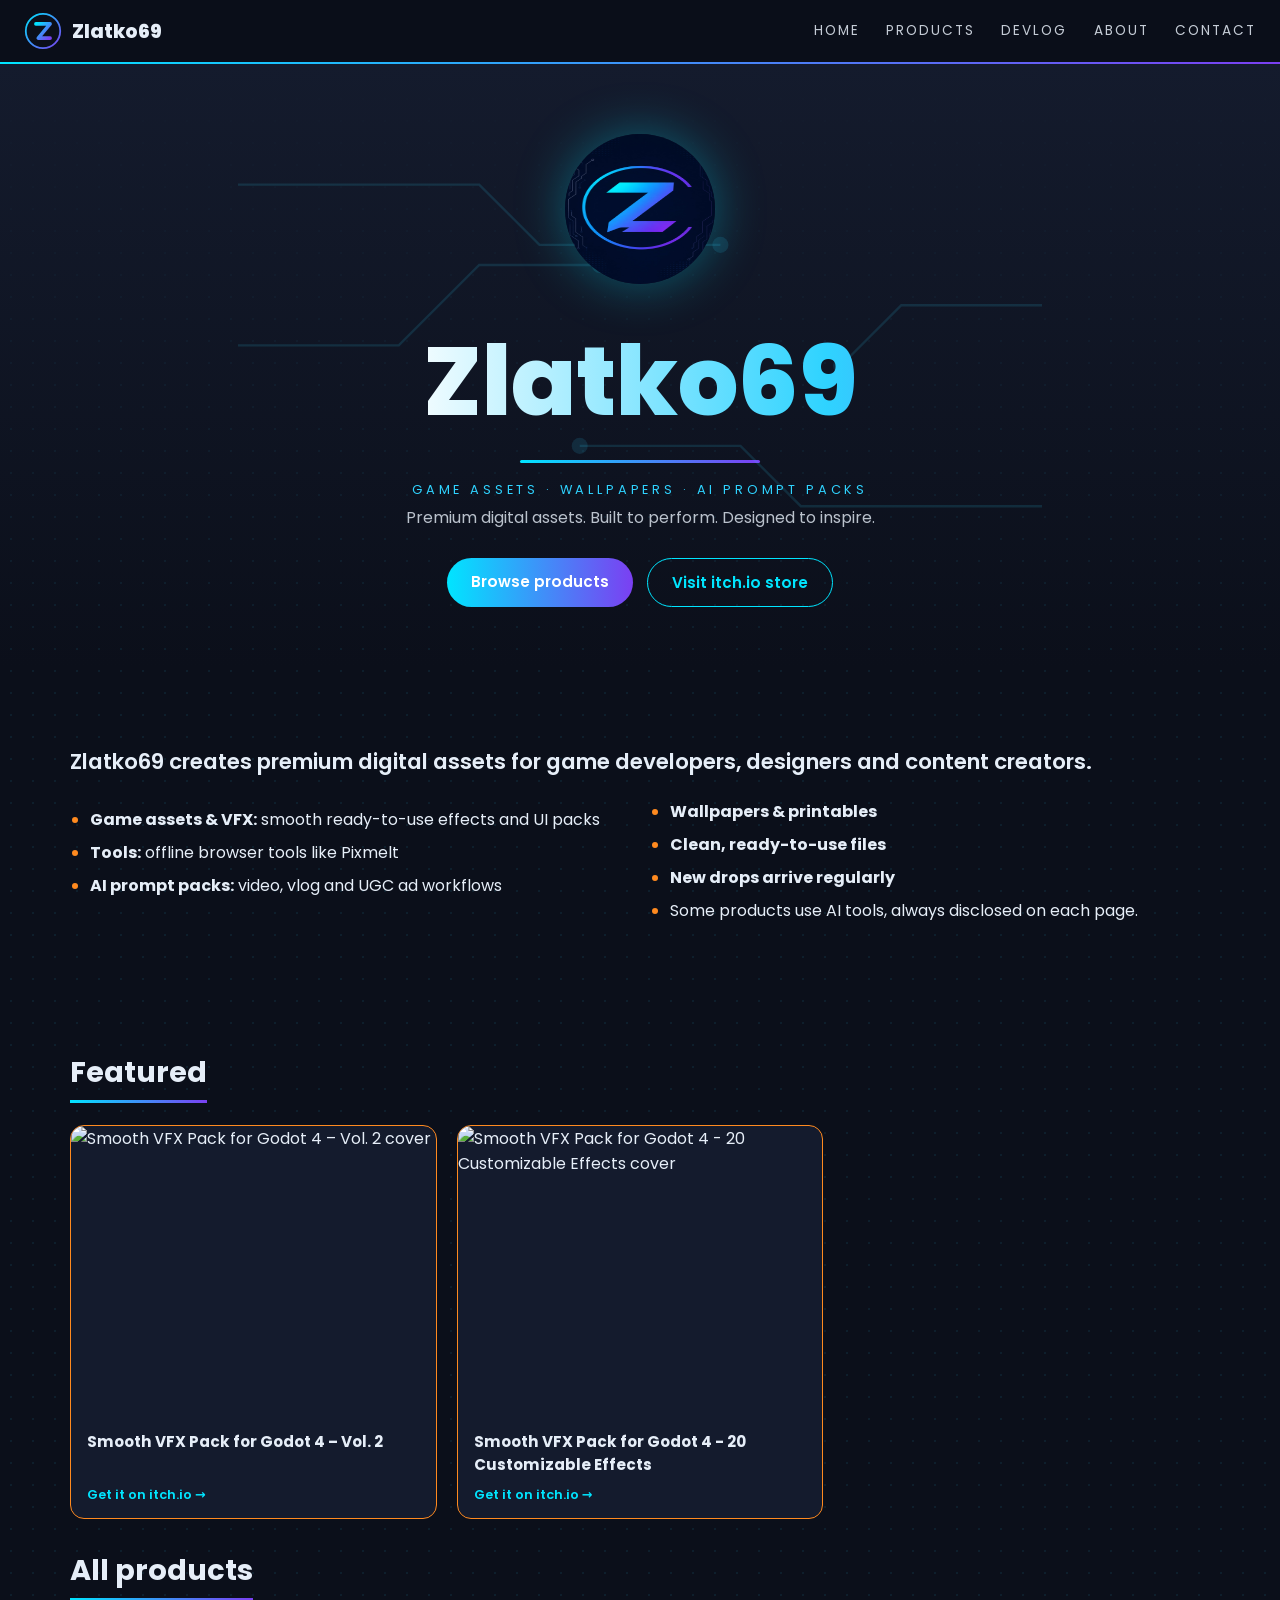
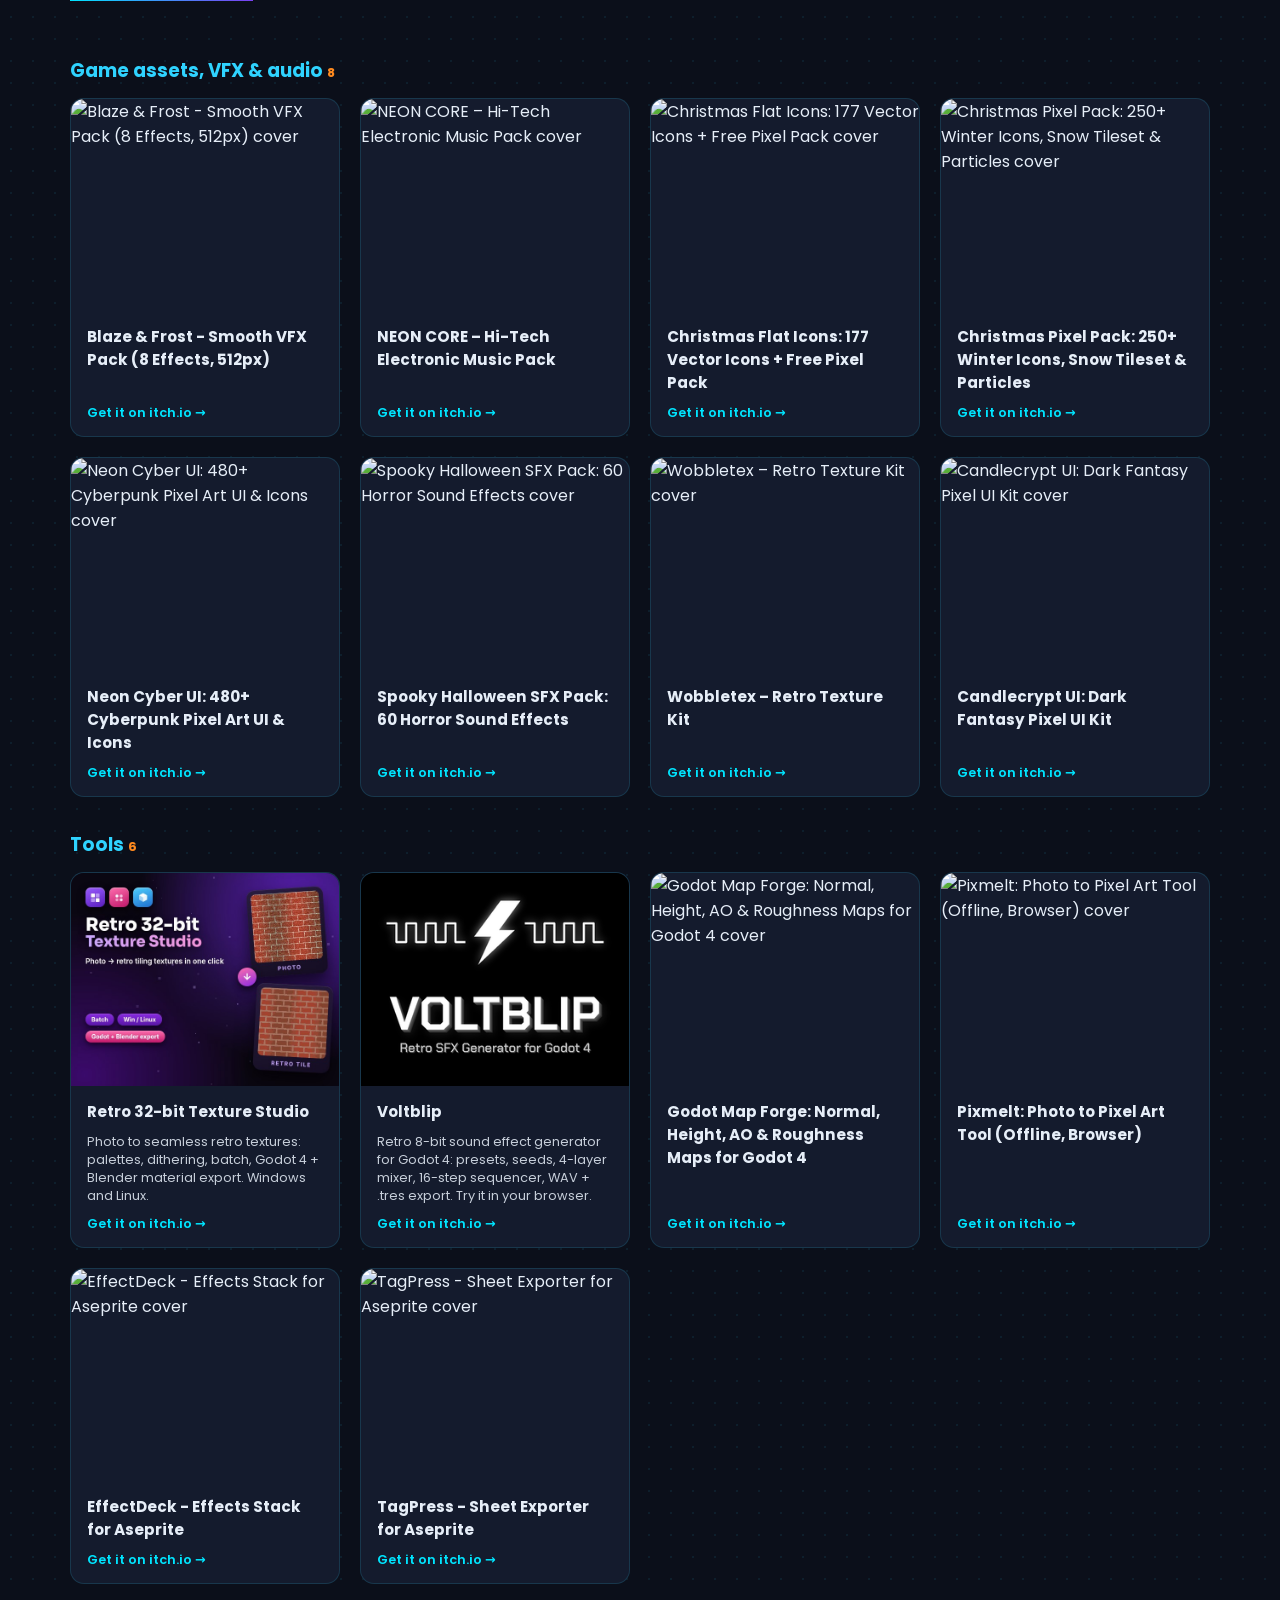
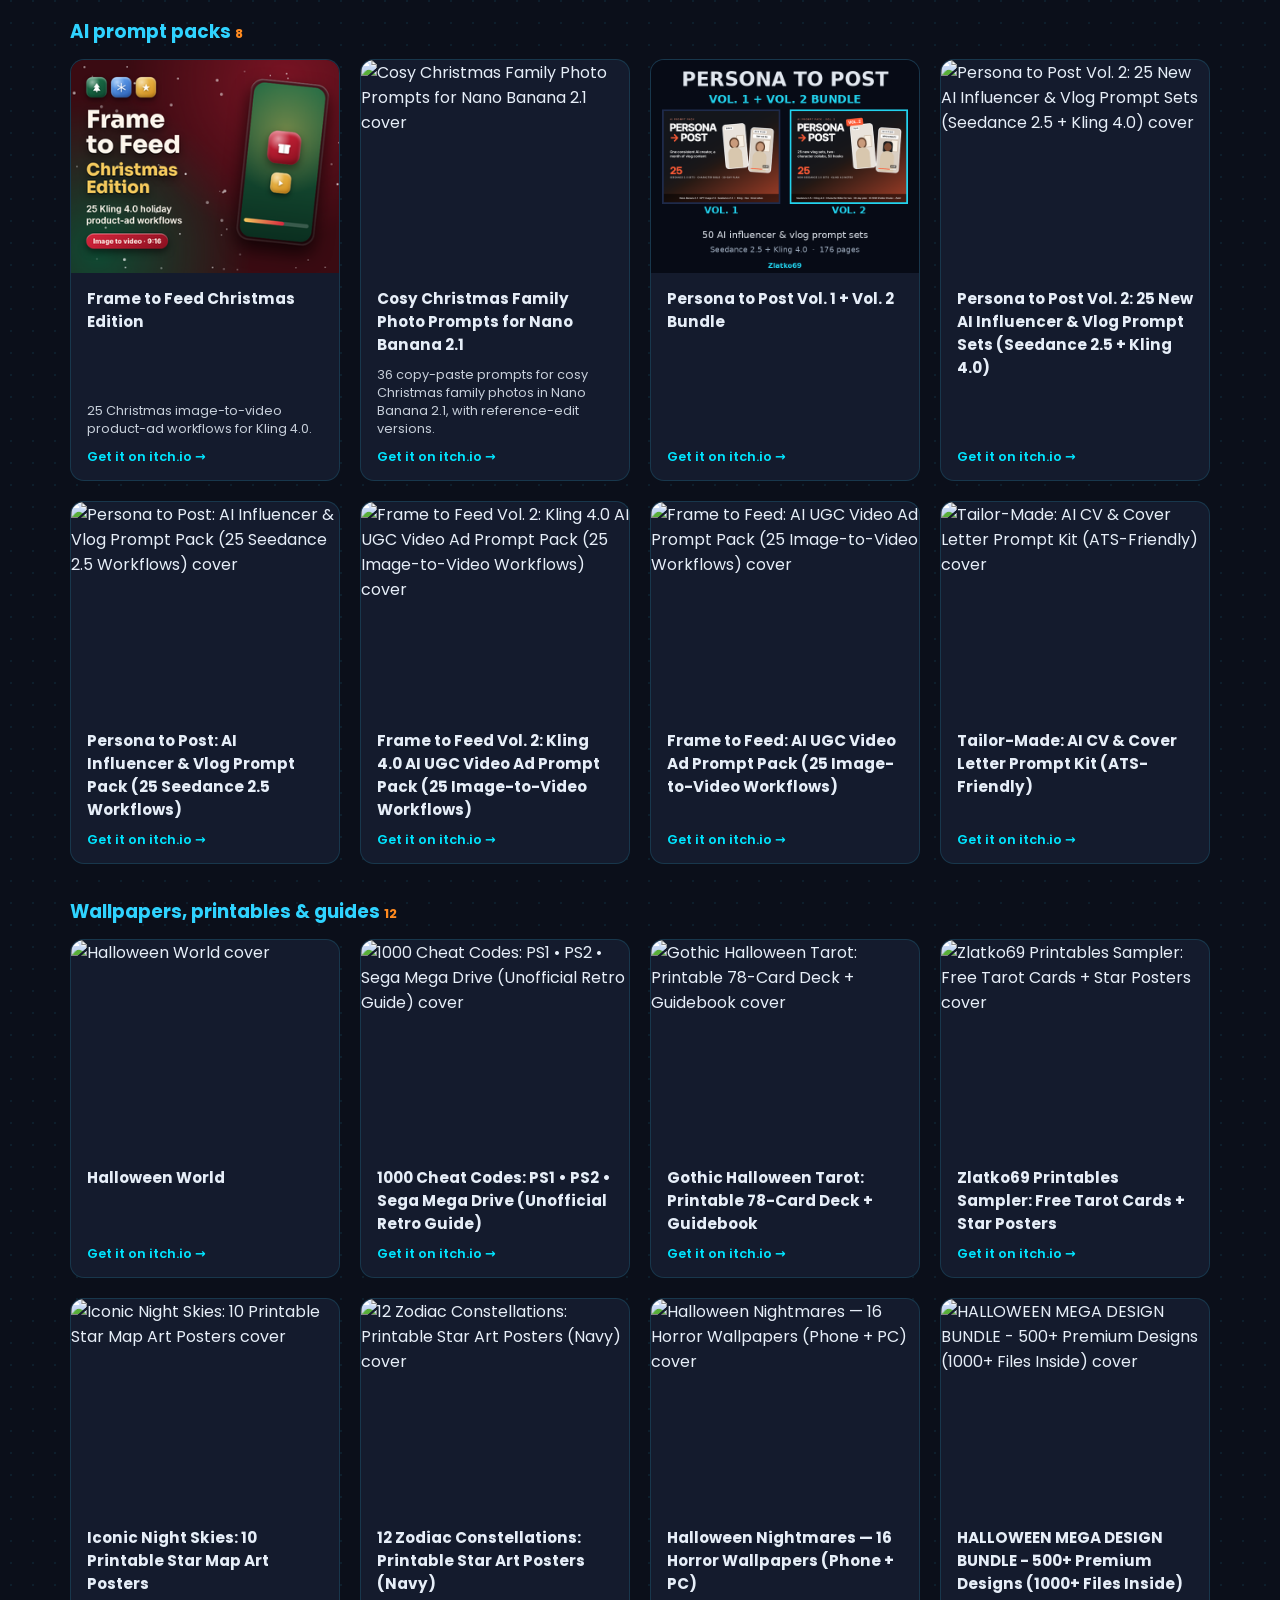
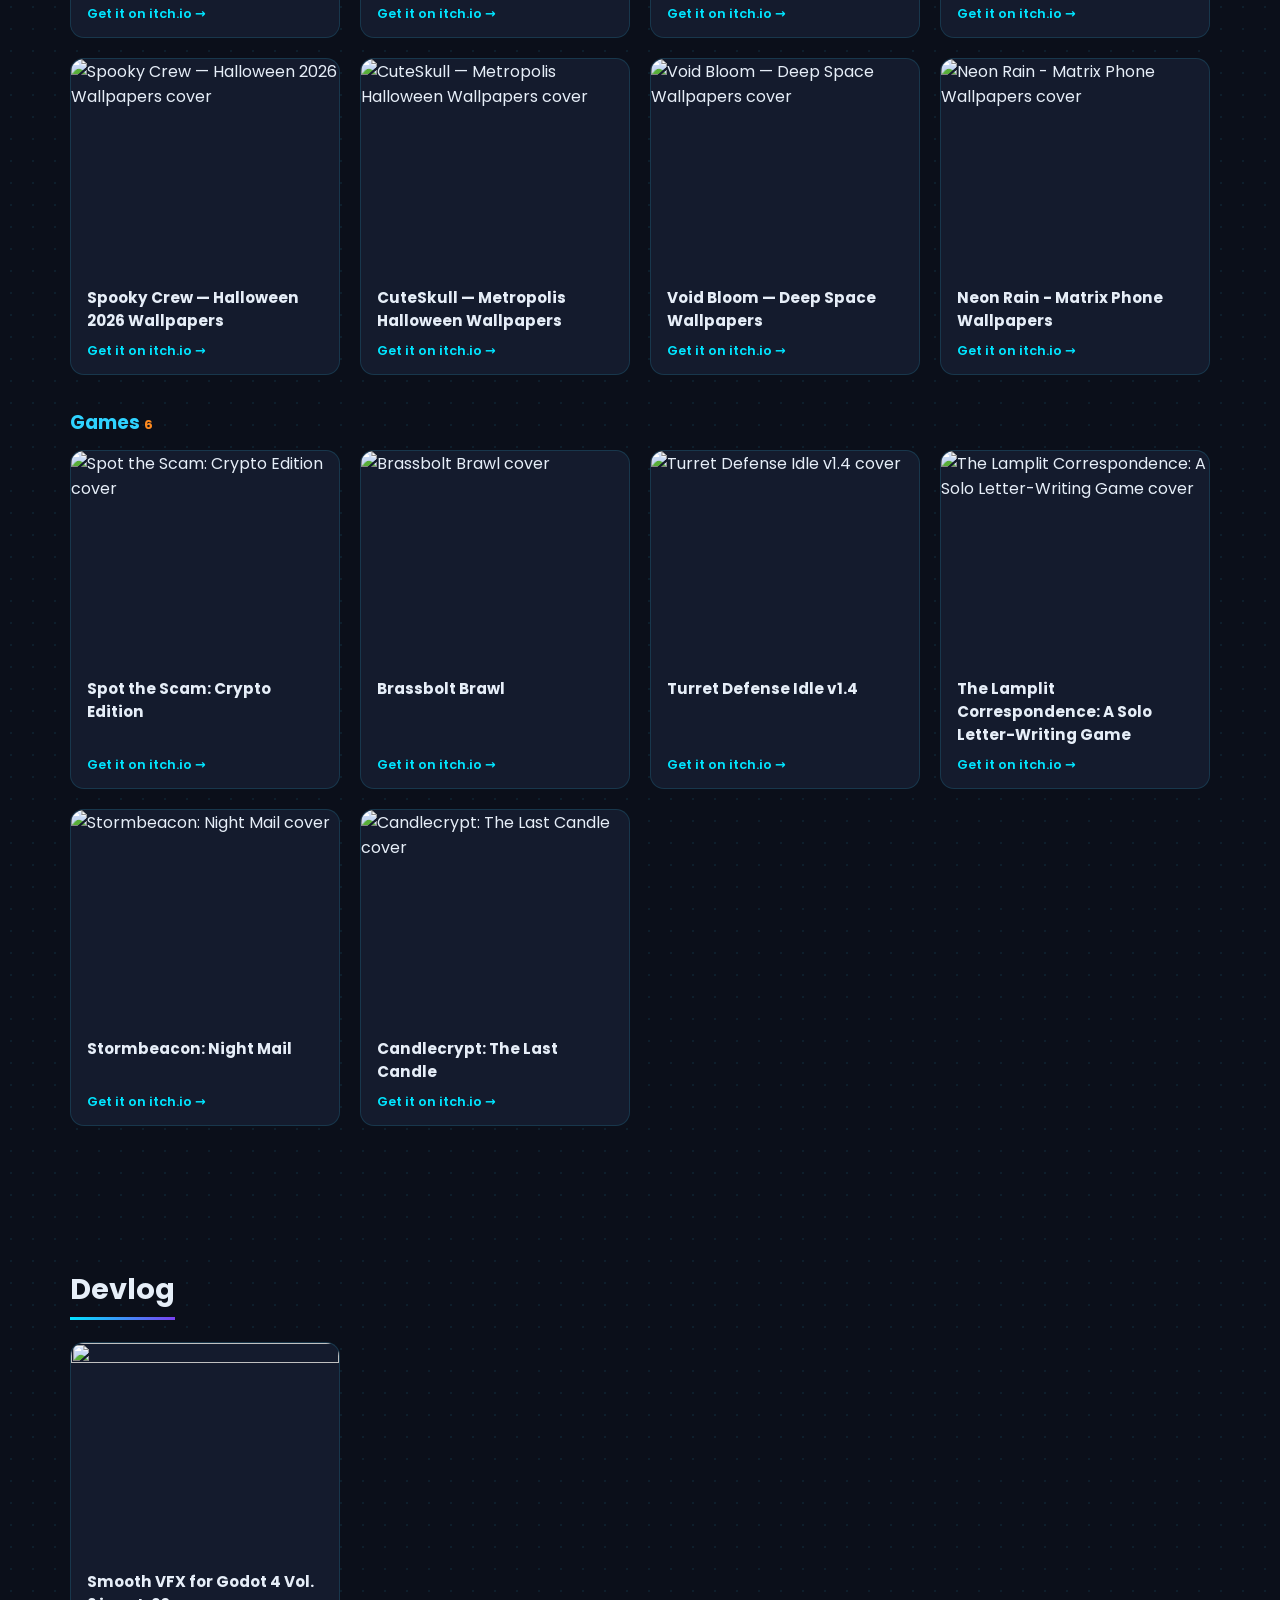
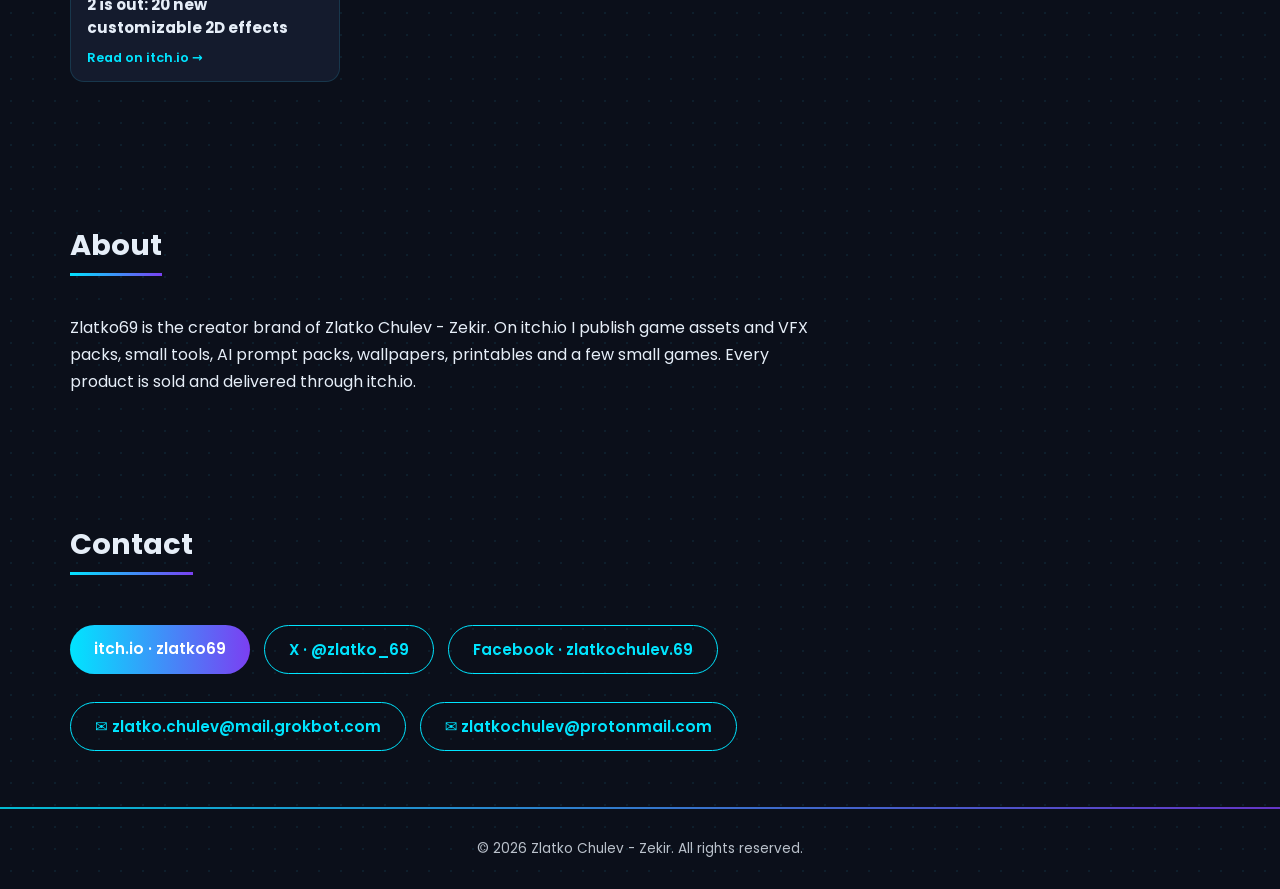
==== commit 22b73ec6: "Add Retro 32-bit Texture Studio card to Tools (newest first)" ====
--- a/index.html
+++ b/index.html
@@ -9,7 +9,7 @@
 <div class="ctas"><a class="btn big" href="#products">Browse products</a><a class="btn ghost big" href="https://zlatko69.itch.io" target="_blank" rel="noopener">Visit itch.io store</a></div></section>
 <section class="intro wrap"><p class="lead">Zlatko69 creates premium digital assets for game developers, designers and content creators.</p><ul class="bul">
 <li><b>Game assets &amp; VFX:</b> smooth ready-to-use effects and UI packs</li><li><b>Tools:</b> offline browser tools like Pixmelt</li><li><b>AI prompt packs:</b> video, vlog and UGC ad workflows</li><li><b>Wallpapers &amp; printables</b></li><li><b>Clean, ready-to-use files</b></li><li><b>New drops arrive regularly</b></li><li>Some products use AI tools, always disclosed on each page.</li></ul></section>
-<section id="products" class="wrap"><h2 class="sec">Featured</h2><div class="grid feat"><a class="card" href="https://zlatko69.itch.io/smooth-vfx-godot4-vol2" target="_blank" rel="noopener"><img loading="lazy" src="https://img.itch.zone/aW1nLzMxMzY1Mjg5LnBuZw==/315x250%23c/1VStls.png" alt="Smooth VFX Pack for Godot 4 – Vol. 2 cover"><div class="cb"><h3>Smooth VFX Pack for Godot 4 – Vol. 2</h3><span class="btn">Get it on itch.io →</span></div></a><a class="card" href="https://zlatko69.itch.io/smooth-vfx-godot4" target="_blank" rel="noopener"><img loading="lazy" src="https://img.itch.zone/aW1nLzMxMzUxNzY2LnBuZw==/315x250%23c/MN4y9o.png" alt="Smooth VFX Pack for Godot 4 - 20 Customizable Effects cover"><div class="cb"><h3>Smooth VFX Pack for Godot 4 - 20 Customizable Effects</h3><span class="btn">Get it on itch.io →</span></div></a></div><h2 class="sec">All products</h2><h2 class="cat">Game assets, VFX & audio <small>8</small></h2><div class="grid"><a class="card" href="https://zlatko69.itch.io/blaze-frost-smooth-vfx-pack-8-effects-512px" target="_blank" rel="noopener"><img loading="lazy" src="https://img.itch.zone/aW1nLzMxMjUwMTM4LnBuZw==/315x250%23c/Tb8jk5.png" alt="Blaze &amp; Frost - Smooth VFX Pack (8 Effects, 512px) cover"><div class="cb"><h3>Blaze &amp; Frost - Smooth VFX Pack (8 Effects, 512px)</h3><span class="btn">Get it on itch.io →</span></div></a><a class="card" href="https://zlatko69.itch.io/neon-core-music-pack" target="_blank" rel="noopener"><img loading="lazy" src="https://img.itch.zone/aW1nLzMxMDM1MDI1LnBuZw==/315x250%23c/9cuQ3a.png" alt="NEON CORE – Hi-Tech Electronic Music Pack cover"><div class="cb"><h3>NEON CORE – Hi-Tech Electronic Music Pack</h3><span class="btn">Get it on itch.io →</span></div></a><a class="card" href="https://zlatko69.itch.io/christmas-flat-icons-177-vector-icons-free-pixel-pack" target="_blank" rel="noopener"><img loading="lazy" src="https://img.itch.zone/aW1nLzMxMDIwNTk4LnBuZw==/315x250%23c/bkjVUH.png" alt="Christmas Flat Icons: 177 Vector Icons + Free Pixel Pack cover"><div class="cb"><h3>Christmas Flat Icons: 177 Vector Icons + Free Pixel Pack</h3><span class="btn">Get it on itch.io →</span></div></a><a class="card" href="https://zlatko69.itch.io/christmas-pixel-pack-250-winter-icons-snow-tileset-particles" target="_blank" rel="noopener"><img loading="lazy" src="https://img.itch.zone/aW1nLzMxMDIwNjMyLnBuZw==/315x250%23c/RkkFMt.png" alt="Christmas Pixel Pack: 250+ Winter Icons, Snow Tileset &amp; Particles cover"><div class="cb"><h3>Christmas Pixel Pack: 250+ Winter Icons, Snow Tileset &amp; Particles</h3><span class="btn">Get it on itch.io →</span></div></a><a class="card" href="https://zlatko69.itch.io/neon-cyber-ui-480-cyberpunk-pixel-art-ui-icons" target="_blank" rel="noopener"><img loading="lazy" src="https://img.itch.zone/aW1nLzMxMDA1NTc5LnBuZw==/315x250%23c/cyrJwi.png" alt="Neon Cyber UI: 480+ Cyberpunk Pixel Art UI &amp; Icons cover"><div class="cb"><h3>Neon Cyber UI: 480+ Cyberpunk Pixel Art UI &amp; Icons</h3><span class="btn">Get it on itch.io →</span></div></a><a class="card" href="https://zlatko69.itch.io/spooky-halloween-sfx-pack-20-horror-sound-effects" target="_blank" rel="noopener"><img loading="lazy" src="https://img.itch.zone/aW1nLzMwOTg4NzEwLnBuZw==/315x250%23c/Dr7vm1.png" alt="Spooky Halloween SFX Pack: 60 Horror Sound Effects cover"><div class="cb"><h3>Spooky Halloween SFX Pack: 60 Horror Sound Effects</h3><span class="btn">Get it on itch.io →</span></div></a><a class="card" href="https://zlatko69.itch.io/wobbletex" target="_blank" rel="noopener"><img loading="lazy" src="https://img.itch.zone/aW1nLzMwNzM2Mzc5LnBuZw==/315x250%23c/XE7fvp.png" alt="Wobbletex – Retro Texture Kit cover"><div class="cb"><h3>Wobbletex – Retro Texture Kit</h3><span class="btn">Get it on itch.io →</span></div></a><a class="card" href="https://zlatko69.itch.io/candlecrypt-ui-dark-fantasy-pixel-ui-kit" target="_blank" rel="noopener"><img loading="lazy" src="https://img.itch.zone/aW1nLzMwNzE5NTQ5LnBuZw==/315x250%23c/Yg354%2B.png" alt="Candlecrypt UI: Dark Fantasy Pixel UI Kit cover"><div class="cb"><h3>Candlecrypt UI: Dark Fantasy Pixel UI Kit</h3><span class="btn">Get it on itch.io →</span></div></a></div><h2 class="cat">Tools <small>5</small></h2><div class="grid"><a class="card" href="https://zlatko69.itch.io/voltblip" target="_blank" rel="noopener"><img loading="lazy" src="assets/voltblip-cover.png" alt="Voltblip cover"><div class="cb"><h3>Voltblip</h3><p style="margin:0;font-size:.8rem;opacity:.85">Retro 8-bit sound effect generator for Godot 4: presets, seeds, 4-layer mixer, 16-step sequencer, WAV + .tres export. Try it in your browser.</p><span class="btn">Get it on itch.io →</span></div></a><a class="card" href="https://zlatko69.itch.io/godot-map-forge" target="_blank" rel="noopener"><img loading="lazy" src="https://img.itch.zone/aW1nLzMxNjQyNDc2LnBuZw==/315x250%23c/9R8Ple.png" alt="Godot Map Forge: Normal, Height, AO &amp; Roughness Maps for Godot 4 cover"><div class="cb"><h3>Godot Map Forge: Normal, Height, AO &amp; Roughness Maps for Godot 4</h3><span class="btn">Get it on itch.io →</span></div></a><a class="card" href="https://zlatko69.itch.io/pixmelt" target="_blank" rel="noopener"><img loading="lazy" src="https://img.itch.zone/aW1nLzMxMzA1NTAyLnBuZw==/315x250%23c/pW2EMv.png" alt="Pixmelt: Photo to Pixel Art Tool (Offline, Browser) cover"><div class="cb"><h3>Pixmelt: Photo to Pixel Art Tool (Offline, Browser)</h3><span class="btn">Get it on itch.io →</span></div></a><a class="card" href="https://zlatko69.itch.io/effectdeck" target="_blank" rel="noopener"><img loading="lazy" src="https://img.itch.zone/aW1nLzMxMTM3ODc3LnBuZw==/315x250%23c/o8K4xB.png" alt="EffectDeck - Effects Stack for Aseprite cover"><div class="cb"><h3>EffectDeck - Effects Stack for Aseprite</h3><span class="btn">Get it on itch.io →</span></div></a><a class="card" href="https://zlatko69.itch.io/tagpress" target="_blank" rel="noopener"><img loading="lazy" src="https://img.itch.zone/aW1nLzMxMTI2ODIwLnBuZw==/315x250%23c/C%2B9RFh.png" alt="TagPress - Sheet Exporter for Aseprite cover"><div class="cb"><h3>TagPress - Sheet Exporter for Aseprite</h3><span class="btn">Get it on itch.io →</span></div></a></div><h2 class="cat">AI prompt packs <small>8</small></h2><div class="grid"><a class="card" href="https://zlatko69.itch.io/frame-to-feed-christmas-edition" target="_blank" rel="noopener"><img loading="lazy" src="assets/frame-to-feed-christmas-cover.png" alt="Frame to Feed Christmas Edition cover"><div class="cb"><h3>Frame to Feed Christmas Edition</h3><p style="margin:0;font-size:.8rem;opacity:.85">25 Christmas image-to-video product-ad workflows for Kling 4.0.</p><span class="btn">Get it on itch.io →</span></div></a><a class="card" href="https://zlatko69.itch.io/cosy-christmas-family-photo-prompts" target="_blank" rel="noopener"><img loading="lazy" src="https://img.itch.zone/aW1nLzMxNzI1NTc3LmpwZw==/315x250%23c/bNra%2Fj.jpg" alt="Cosy Christmas Family Photo Prompts for Nano Banana 2.1 cover"><div class="cb"><h3>Cosy Christmas Family Photo Prompts for Nano Banana 2.1</h3><p style="margin:0;font-size:.8rem;opacity:.85">36 copy-paste prompts for cosy Christmas family photos in Nano Banana 2.1, with reference-edit versions.</p><span class="btn">Get it on itch.io →</span></div></a><a class="card" href="https://itch.io/s/214232/persona-to-post-vol-1-vol-2-bundle" target="_blank" rel="noopener"><img loading="lazy" src="assets/persona-to-post-bundle.png" alt="Persona to Post Vol. 1 + Vol. 2 Bundle cover"><div class="cb"><h3>Persona to Post Vol. 1 + Vol. 2 Bundle</h3><span class="btn">Get it on itch.io →</span></div></a><a class="card" href="https://zlatko69.itch.io/persona-to-post-vol2" target="_blank" rel="noopener"><img loading="lazy" src="https://img.itch.zone/aW1nLzMxMzQzNDI5LnBuZw==/315x250%23c/jbbvLb.png" alt="Persona to Post Vol. 2: 25 New AI Influencer &amp; Vlog Prompt Sets (Seedance 2.5 + Kling 4.0) cover"><div class="cb"><h3>Persona to Post Vol. 2: 25 New AI Influencer &amp; Vlog Prompt Sets (Seedance 2.5 + Kling 4.0)</h3><span class="btn">Get it on itch.io →</span></div></a><a class="card" href="https://zlatko69.itch.io/persona-to-post-ai-influencer-vlog-prompt-pack-25-seedance-25-workflows" target="_blank" rel="noopener"><img loading="lazy" src="https://img.itch.zone/aW1nLzMwNjkxOTEyLnBuZw==/315x250%23c/%2FoDxPD.png" alt="Persona to Post: AI Influencer &amp; Vlog Prompt Pack (25 Seedance 2.5 Workflows) cover"><div class="cb"><h3>Persona to Post: AI Influencer &amp; Vlog Prompt Pack (25 Seedance 2.5 Workflows)</h3><span class="btn">Get it on itch.io →</span></div></a><a class="card" href="https://zlatko69.itch.io/frame-to-feed-vol-2-kling-40-ai-ugc-video-ad-prompt-pack-25-image-to-video-workf" target="_blank" rel="noopener"><img loading="lazy" src="https://img.itch.zone/aW1nLzMxMjUxOTcyLnBuZw==/315x250%23c/WSbGHp.png" alt="Frame to Feed Vol. 2: Kling 4.0 AI UGC Video Ad Prompt Pack (25 Image-to-Video Workflows) cover"><div class="cb"><h3>Frame to Feed Vol. 2: Kling 4.0 AI UGC Video Ad Prompt Pack (25 Image-to-Video Workflows)</h3><span class="btn">Get it on itch.io →</span></div></a><a class="card" href="https://zlatko69.itch.io/frame-to-feed-ai-ugc-video-ad-prompt-pack-25-image-to-video-workflows" target="_blank" rel="noopener"><img loading="lazy" src="https://img.itch.zone/aW1nLzMwNjU2NjMzLnBuZw==/315x250%23c/dffecU.png" alt="Frame to Feed: AI UGC Video Ad Prompt Pack (25 Image-to-Video Workflows) cover"><div class="cb"><h3>Frame to Feed: AI UGC Video Ad Prompt Pack (25 Image-to-Video Workflows)</h3><span class="btn">Get it on itch.io →</span></div></a><a class="card" href="https://zlatko69.itch.io/tailor-made-ai-cv-cover-letter-prompt-kit-ats-friendly" target="_blank" rel="noopener"><img loading="lazy" src="https://img.itch.zone/aW1nLzMwNjk3OTUxLnBuZw==/315x250%23c/dBWyY3.png" alt="Tailor-Made: AI CV &amp; Cover Letter Prompt Kit (ATS-Friendly) cover"><div class="cb"><h3>Tailor-Made: AI CV &amp; Cover Letter Prompt Kit (ATS-Friendly)</h3><span class="btn">Get it on itch.io →</span></div></a></div><h2 class="cat">Wallpapers, printables & guides <small>12</small></h2><div class="grid"><a class="card" href="https://zlatko69.itch.io/halloween-world" target="_blank" rel="noopener"><img loading="lazy" src="https://img.itch.zone/aW1nLzMwNjYyNDM3LnBuZw==/315x250%23c/rr4KGb.png" alt="Halloween World cover"><div class="cb"><h3>Halloween World</h3><span class="btn">Get it on itch.io →</span></div></a><a class="card" href="https://zlatko69.itch.io/1000-cheat-codes-ps1-ps2-sega-mega-drive-unofficial-retro-guide" target="_blank" rel="noopener"><img loading="lazy" src="https://img.itch.zone/aW1nLzMwNjU3ODYzLnBuZw==/315x250%23cb/%2F8fedk.png" alt="1000 Cheat Codes: PS1 • PS2 • Sega Mega Drive (Unofficial Retro Guide) cover"><div class="cb"><h3>1000 Cheat Codes: PS1 • PS2 • Sega Mega Drive (Unofficial Retro Guide)</h3><span class="btn">Get it on itch.io →</span></div></a><a class="card" href="https://zlatko69.itch.io/gothic-halloween-tarot-printable-78-card-deck-guidebook" target="_blank" rel="noopener"><img loading="lazy" src="https://img.itch.zone/aW1nLzMwNzI4OTYxLnBuZw==/315x250%23cb/deAnpv.png" alt="Gothic Halloween Tarot: Printable 78-Card Deck + Guidebook cover"><div class="cb"><h3>Gothic Halloween Tarot: Printable 78-Card Deck + Guidebook</h3><span class="btn">Get it on itch.io →</span></div></a><a class="card" href="https://zlatko69.itch.io/printables-sampler" target="_blank" rel="noopener"><img loading="lazy" src="https://img.itch.zone/aW1nLzMwNzMyMTQ3LnBuZw==/315x250%23c/PoAb4P.png" alt="Zlatko69 Printables Sampler: Free Tarot Cards + Star Posters cover"><div class="cb"><h3>Zlatko69 Printables Sampler: Free Tarot Cards + Star Posters</h3><span class="btn">Get it on itch.io →</span></div></a><a class="card" href="https://zlatko69.itch.io/iconic-night-skies-10-printable-star-map-art-posters" target="_blank" rel="noopener"><img loading="lazy" src="https://img.itch.zone/aW1nLzMwNzMwNDMzLnBuZw==/315x250%23c/VzTR9M.png" alt="Iconic Night Skies: 10 Printable Star Map Art Posters cover"><div class="cb"><h3>Iconic Night Skies: 10 Printable Star Map Art Posters</h3><span class="btn">Get it on itch.io →</span></div></a><a class="card" href="https://zlatko69.itch.io/12-zodiac-constellations-printable-star-art-posters-navy" target="_blank" rel="noopener"><img loading="lazy" src="https://img.itch.zone/aW1nLzMwNzMwMDY0LnBuZw==/315x250%23c/KX1X5x.png" alt="12 Zodiac Constellations: Printable Star Art Posters (Navy) cover"><div class="cb"><h3>12 Zodiac Constellations: Printable Star Art Posters (Navy)</h3><span class="btn">Get it on itch.io →</span></div></a><a class="card" href="https://zlatko69.itch.io/halloween-nightmares-16-horror-wallpapers-phone-pc" target="_blank" rel="noopener"><img loading="lazy" src="https://img.itch.zone/aW1nLzMwNjYzOTE1LnBuZw==/315x250%23c/fcd0uO.png" alt="Halloween Nightmares — 16 Horror Wallpapers (Phone + PC) cover"><div class="cb"><h3>Halloween Nightmares — 16 Horror Wallpapers (Phone + PC)</h3><span class="btn">Get it on itch.io →</span></div></a><a class="card" href="https://zlatko69.itch.io/halloween-mega-design-bundle-500-plus-spooky-halloween-designs-for-creators" target="_blank" rel="noopener"><img loading="lazy" src="https://img.itch.zone/aW1nLzMwNTY3NjMyLnBuZw==/315x250%23c/4WQDkS.png" alt="HALLOWEEN MEGA DESIGN BUNDLE - 500+ Premium Designs (1000+ Files Inside) cover"><div class="cb"><h3>HALLOWEEN MEGA DESIGN BUNDLE - 500+ Premium Designs (1000+ Files Inside)</h3><span class="btn">Get it on itch.io →</span></div></a><a class="card" href="https://zlatko69.itch.io/spooky-crew-halloween-2026-wallpapers" target="_blank" rel="noopener"><img loading="lazy" src="https://img.itch.zone/aW1nLzMwNDMyMTY4LnBuZw==/315x250%23c/dgQArt.png" alt="Spooky Crew — Halloween 2026 Wallpapers cover"><div class="cb"><h3>Spooky Crew — Halloween 2026 Wallpapers</h3><span class="btn">Get it on itch.io →</span></div></a><a class="card" href="https://zlatko69.itch.io/cuteskull-metropolis-halloween-wallpapers" target="_blank" rel="noopener"><img loading="lazy" src="https://img.itch.zone/aW1nLzMwMDgxMzM0LmpwZw==/315x250%23c/8N0M0Y.jpg" alt="CuteSkull — Metropolis Halloween Wallpapers cover"><div class="cb"><h3>CuteSkull — Metropolis Halloween Wallpapers</h3><span class="btn">Get it on itch.io →</span></div></a><a class="card" href="https://zlatko69.itch.io/void-bloom-deep-space-wallpapers" target="_blank" rel="noopener"><img loading="lazy" src="https://img.itch.zone/aW1nLzI5OTgzNDczLnBuZw==/315x250%23c/sMD18X.png" alt="Void Bloom — Deep Space Wallpapers cover"><div class="cb"><h3>Void Bloom — Deep Space Wallpapers</h3><span class="btn">Get it on itch.io →</span></div></a><a class="card" href="https://zlatko69.itch.io/neon-rain-matrix" target="_blank" rel="noopener"><img loading="lazy" src="https://img.itch.zone/aW1nLzI5OTY2MzQ3LnBuZw==/315x250%23c/cqkcoX.png" alt="Neon Rain - Matrix Phone Wallpapers cover"><div class="cb"><h3>Neon Rain - Matrix Phone Wallpapers</h3><span class="btn">Get it on itch.io →</span></div></a></div><h2 class="cat">Games <small>6</small></h2><div class="grid"><a class="card" href="https://zlatko69.itch.io/spot-the-scam-crypto-edition" target="_blank" rel="noopener"><img loading="lazy" src="https://img.itch.zone/aW1nLzMxMDkyNTE5LnBuZw==/315x250%23c/VJkyx4.png" alt="Spot the Scam: Crypto Edition cover"><div class="cb"><h3>Spot the Scam: Crypto Edition</h3><span class="btn">Get it on itch.io →</span></div></a><a class="card" href="https://zlatko69.itch.io/brassbolt-brawl" target="_blank" rel="noopener"><img loading="lazy" src="https://img.itch.zone/aW1nLzMxMDc3NjcxLnBuZw==/315x250%23c/Y4SVVN.png" alt="Brassbolt Brawl cover"><div class="cb"><h3>Brassbolt Brawl</h3><span class="btn">Get it on itch.io →</span></div></a><a class="card" href="https://zlatko69.itch.io/turret-defense-idle" target="_blank" rel="noopener"><img loading="lazy" src="https://img.itch.zone/aW1nLzMxMDMwMjIyLnBuZw==/315x250%23c/9bsjT6.png" alt="Turret Defense Idle v1.4 cover"><div class="cb"><h3>Turret Defense Idle v1.4</h3><span class="btn">Get it on itch.io →</span></div></a><a class="card" href="https://zlatko69.itch.io/the-lamplit-correspondence-a-solo-letter-writing-game" target="_blank" rel="noopener"><img loading="lazy" src="https://img.itch.zone/aW1nLzMxMDA5MjQzLnBuZw==/315x250%23cb/yhEvyf.png" alt="The Lamplit Correspondence: A Solo Letter-Writing Game cover"><div class="cb"><h3>The Lamplit Correspondence: A Solo Letter-Writing Game</h3><span class="btn">Get it on itch.io →</span></div></a><a class="card" href="https://zlatko69.itch.io/storm-beacon" target="_blank" rel="noopener"><img loading="lazy" src="https://img.itch.zone/aW1nLzMwNzM2NjU3LnBuZw==/315x250%23c/odn0Pq.png" alt="Stormbeacon: Night Mail cover"><div class="cb"><h3>Stormbeacon: Night Mail</h3><span class="btn">Get it on itch.io →</span></div></a><a class="card" href="https://zlatko69.itch.io/candlecrypt-the-last-candle" target="_blank" rel="noopener"><img loading="lazy" src="https://img.itch.zone/aW1nLzMwNzI1NTA1LnBuZw==/315x250%23c/zKE5Xl.png" alt="Candlecrypt: The Last Candle cover"><div class="cb"><h3>Candlecrypt: The Last Candle</h3><span class="btn">Get it on itch.io →</span></div></a></div></section>
+<section id="products" class="wrap"><h2 class="sec">Featured</h2><div class="grid feat"><a class="card" href="https://zlatko69.itch.io/smooth-vfx-godot4-vol2" target="_blank" rel="noopener"><img loading="lazy" src="https://img.itch.zone/aW1nLzMxMzY1Mjg5LnBuZw==/315x250%23c/1VStls.png" alt="Smooth VFX Pack for Godot 4 – Vol. 2 cover"><div class="cb"><h3>Smooth VFX Pack for Godot 4 – Vol. 2</h3><span class="btn">Get it on itch.io →</span></div></a><a class="card" href="https://zlatko69.itch.io/smooth-vfx-godot4" target="_blank" rel="noopener"><img loading="lazy" src="https://img.itch.zone/aW1nLzMxMzUxNzY2LnBuZw==/315x250%23c/MN4y9o.png" alt="Smooth VFX Pack for Godot 4 - 20 Customizable Effects cover"><div class="cb"><h3>Smooth VFX Pack for Godot 4 - 20 Customizable Effects</h3><span class="btn">Get it on itch.io →</span></div></a></div><h2 class="sec">All products</h2><h2 class="cat">Game assets, VFX & audio <small>8</small></h2><div class="grid"><a class="card" href="https://zlatko69.itch.io/blaze-frost-smooth-vfx-pack-8-effects-512px" target="_blank" rel="noopener"><img loading="lazy" src="https://img.itch.zone/aW1nLzMxMjUwMTM4LnBuZw==/315x250%23c/Tb8jk5.png" alt="Blaze &amp; Frost - Smooth VFX Pack (8 Effects, 512px) cover"><div class="cb"><h3>Blaze &amp; Frost - Smooth VFX Pack (8 Effects, 512px)</h3><span class="btn">Get it on itch.io →</span></div></a><a class="card" href="https://zlatko69.itch.io/neon-core-music-pack" target="_blank" rel="noopener"><img loading="lazy" src="https://img.itch.zone/aW1nLzMxMDM1MDI1LnBuZw==/315x250%23c/9cuQ3a.png" alt="NEON CORE – Hi-Tech Electronic Music Pack cover"><div class="cb"><h3>NEON CORE – Hi-Tech Electronic Music Pack</h3><span class="btn">Get it on itch.io →</span></div></a><a class="card" href="https://zlatko69.itch.io/christmas-flat-icons-177-vector-icons-free-pixel-pack" target="_blank" rel="noopener"><img loading="lazy" src="https://img.itch.zone/aW1nLzMxMDIwNTk4LnBuZw==/315x250%23c/bkjVUH.png" alt="Christmas Flat Icons: 177 Vector Icons + Free Pixel Pack cover"><div class="cb"><h3>Christmas Flat Icons: 177 Vector Icons + Free Pixel Pack</h3><span class="btn">Get it on itch.io →</span></div></a><a class="card" href="https://zlatko69.itch.io/christmas-pixel-pack-250-winter-icons-snow-tileset-particles" target="_blank" rel="noopener"><img loading="lazy" src="https://img.itch.zone/aW1nLzMxMDIwNjMyLnBuZw==/315x250%23c/RkkFMt.png" alt="Christmas Pixel Pack: 250+ Winter Icons, Snow Tileset &amp; Particles cover"><div class="cb"><h3>Christmas Pixel Pack: 250+ Winter Icons, Snow Tileset &amp; Particles</h3><span class="btn">Get it on itch.io →</span></div></a><a class="card" href="https://zlatko69.itch.io/neon-cyber-ui-480-cyberpunk-pixel-art-ui-icons" target="_blank" rel="noopener"><img loading="lazy" src="https://img.itch.zone/aW1nLzMxMDA1NTc5LnBuZw==/315x250%23c/cyrJwi.png" alt="Neon Cyber UI: 480+ Cyberpunk Pixel Art UI &amp; Icons cover"><div class="cb"><h3>Neon Cyber UI: 480+ Cyberpunk Pixel Art UI &amp; Icons</h3><span class="btn">Get it on itch.io →</span></div></a><a class="card" href="https://zlatko69.itch.io/spooky-halloween-sfx-pack-20-horror-sound-effects" target="_blank" rel="noopener"><img loading="lazy" src="https://img.itch.zone/aW1nLzMwOTg4NzEwLnBuZw==/315x250%23c/Dr7vm1.png" alt="Spooky Halloween SFX Pack: 60 Horror Sound Effects cover"><div class="cb"><h3>Spooky Halloween SFX Pack: 60 Horror Sound Effects</h3><span class="btn">Get it on itch.io →</span></div></a><a class="card" href="https://zlatko69.itch.io/wobbletex" target="_blank" rel="noopener"><img loading="lazy" src="https://img.itch.zone/aW1nLzMwNzM2Mzc5LnBuZw==/315x250%23c/XE7fvp.png" alt="Wobbletex – Retro Texture Kit cover"><div class="cb"><h3>Wobbletex – Retro Texture Kit</h3><span class="btn">Get it on itch.io →</span></div></a><a class="card" href="https://zlatko69.itch.io/candlecrypt-ui-dark-fantasy-pixel-ui-kit" target="_blank" rel="noopener"><img loading="lazy" src="https://img.itch.zone/aW1nLzMwNzE5NTQ5LnBuZw==/315x250%23c/Yg354%2B.png" alt="Candlecrypt UI: Dark Fantasy Pixel UI Kit cover"><div class="cb"><h3>Candlecrypt UI: Dark Fantasy Pixel UI Kit</h3><span class="btn">Get it on itch.io →</span></div></a></div><h2 class="cat">Tools <small>6</small></h2><div class="grid"><a class="card" href="https://zlatko69.itch.io/retro-32-bit-texture-studio" target="_blank" rel="noopener"><img loading="lazy" src="assets/retro-texture-studio-cover.jpg" alt="Retro 32-bit Texture Studio cover"><div class="cb"><h3>Retro 32-bit Texture Studio</h3><p style="margin:0;font-size:.8rem;opacity:.85">Photo to seamless retro textures: palettes, dithering, batch, Godot 4 + Blender material export. Windows and Linux.</p><span class="btn">Get it on itch.io →</span></div></a><a class="card" href="https://zlatko69.itch.io/voltblip" target="_blank" rel="noopener"><img loading="lazy" src="assets/voltblip-cover.png" alt="Voltblip cover"><div class="cb"><h3>Voltblip</h3><p style="margin:0;font-size:.8rem;opacity:.85">Retro 8-bit sound effect generator for Godot 4: presets, seeds, 4-layer mixer, 16-step sequencer, WAV + .tres export. Try it in your browser.</p><span class="btn">Get it on itch.io →</span></div></a><a class="card" href="https://zlatko69.itch.io/godot-map-forge" target="_blank" rel="noopener"><img loading="lazy" src="https://img.itch.zone/aW1nLzMxNjQyNDc2LnBuZw==/315x250%23c/9R8Ple.png" alt="Godot Map Forge: Normal, Height, AO &amp; Roughness Maps for Godot 4 cover"><div class="cb"><h3>Godot Map Forge: Normal, Height, AO &amp; Roughness Maps for Godot 4</h3><span class="btn">Get it on itch.io →</span></div></a><a class="card" href="https://zlatko69.itch.io/pixmelt" target="_blank" rel="noopener"><img loading="lazy" src="https://img.itch.zone/aW1nLzMxMzA1NTAyLnBuZw==/315x250%23c/pW2EMv.png" alt="Pixmelt: Photo to Pixel Art Tool (Offline, Browser) cover"><div class="cb"><h3>Pixmelt: Photo to Pixel Art Tool (Offline, Browser)</h3><span class="btn">Get it on itch.io →</span></div></a><a class="card" href="https://zlatko69.itch.io/effectdeck" target="_blank" rel="noopener"><img loading="lazy" src="https://img.itch.zone/aW1nLzMxMTM3ODc3LnBuZw==/315x250%23c/o8K4xB.png" alt="EffectDeck - Effects Stack for Aseprite cover"><div class="cb"><h3>EffectDeck - Effects Stack for Aseprite</h3><span class="btn">Get it on itch.io →</span></div></a><a class="card" href="https://zlatko69.itch.io/tagpress" target="_blank" rel="noopener"><img loading="lazy" src="https://img.itch.zone/aW1nLzMxMTI2ODIwLnBuZw==/315x250%23c/C%2B9RFh.png" alt="TagPress - Sheet Exporter for Aseprite cover"><div class="cb"><h3>TagPress - Sheet Exporter for Aseprite</h3><span class="btn">Get it on itch.io →</span></div></a></div><h2 class="cat">AI prompt packs <small>8</small></h2><div class="grid"><a class="card" href="https://zlatko69.itch.io/frame-to-feed-christmas-edition" target="_blank" rel="noopener"><img loading="lazy" src="assets/frame-to-feed-christmas-cover.png" alt="Frame to Feed Christmas Edition cover"><div class="cb"><h3>Frame to Feed Christmas Edition</h3><p style="margin:0;font-size:.8rem;opacity:.85">25 Christmas image-to-video product-ad workflows for Kling 4.0.</p><span class="btn">Get it on itch.io →</span></div></a><a class="card" href="https://zlatko69.itch.io/cosy-christmas-family-photo-prompts" target="_blank" rel="noopener"><img loading="lazy" src="https://img.itch.zone/aW1nLzMxNzI1NTc3LmpwZw==/315x250%23c/bNra%2Fj.jpg" alt="Cosy Christmas Family Photo Prompts for Nano Banana 2.1 cover"><div class="cb"><h3>Cosy Christmas Family Photo Prompts for Nano Banana 2.1</h3><p style="margin:0;font-size:.8rem;opacity:.85">36 copy-paste prompts for cosy Christmas family photos in Nano Banana 2.1, with reference-edit versions.</p><span class="btn">Get it on itch.io →</span></div></a><a class="card" href="https://itch.io/s/214232/persona-to-post-vol-1-vol-2-bundle" target="_blank" rel="noopener"><img loading="lazy" src="assets/persona-to-post-bundle.png" alt="Persona to Post Vol. 1 + Vol. 2 Bundle cover"><div class="cb"><h3>Persona to Post Vol. 1 + Vol. 2 Bundle</h3><span class="btn">Get it on itch.io →</span></div></a><a class="card" href="https://zlatko69.itch.io/persona-to-post-vol2" target="_blank" rel="noopener"><img loading="lazy" src="https://img.itch.zone/aW1nLzMxMzQzNDI5LnBuZw==/315x250%23c/jbbvLb.png" alt="Persona to Post Vol. 2: 25 New AI Influencer &amp; Vlog Prompt Sets (Seedance 2.5 + Kling 4.0) cover"><div class="cb"><h3>Persona to Post Vol. 2: 25 New AI Influencer &amp; Vlog Prompt Sets (Seedance 2.5 + Kling 4.0)</h3><span class="btn">Get it on itch.io →</span></div></a><a class="card" href="https://zlatko69.itch.io/persona-to-post-ai-influencer-vlog-prompt-pack-25-seedance-25-workflows" target="_blank" rel="noopener"><img loading="lazy" src="https://img.itch.zone/aW1nLzMwNjkxOTEyLnBuZw==/315x250%23c/%2FoDxPD.png" alt="Persona to Post: AI Influencer &amp; Vlog Prompt Pack (25 Seedance 2.5 Workflows) cover"><div class="cb"><h3>Persona to Post: AI Influencer &amp; Vlog Prompt Pack (25 Seedance 2.5 Workflows)</h3><span class="btn">Get it on itch.io →</span></div></a><a class="card" href="https://zlatko69.itch.io/frame-to-feed-vol-2-kling-40-ai-ugc-video-ad-prompt-pack-25-image-to-video-workf" target="_blank" rel="noopener"><img loading="lazy" src="https://img.itch.zone/aW1nLzMxMjUxOTcyLnBuZw==/315x250%23c/WSbGHp.png" alt="Frame to Feed Vol. 2: Kling 4.0 AI UGC Video Ad Prompt Pack (25 Image-to-Video Workflows) cover"><div class="cb"><h3>Frame to Feed Vol. 2: Kling 4.0 AI UGC Video Ad Prompt Pack (25 Image-to-Video Workflows)</h3><span class="btn">Get it on itch.io →</span></div></a><a class="card" href="https://zlatko69.itch.io/frame-to-feed-ai-ugc-video-ad-prompt-pack-25-image-to-video-workflows" target="_blank" rel="noopener"><img loading="lazy" src="https://img.itch.zone/aW1nLzMwNjU2NjMzLnBuZw==/315x250%23c/dffecU.png" alt="Frame to Feed: AI UGC Video Ad Prompt Pack (25 Image-to-Video Workflows) cover"><div class="cb"><h3>Frame to Feed: AI UGC Video Ad Prompt Pack (25 Image-to-Video Workflows)</h3><span class="btn">Get it on itch.io →</span></div></a><a class="card" href="https://zlatko69.itch.io/tailor-made-ai-cv-cover-letter-prompt-kit-ats-friendly" target="_blank" rel="noopener"><img loading="lazy" src="https://img.itch.zone/aW1nLzMwNjk3OTUxLnBuZw==/315x250%23c/dBWyY3.png" alt="Tailor-Made: AI CV &amp; Cover Letter Prompt Kit (ATS-Friendly) cover"><div class="cb"><h3>Tailor-Made: AI CV &amp; Cover Letter Prompt Kit (ATS-Friendly)</h3><span class="btn">Get it on itch.io →</span></div></a></div><h2 class="cat">Wallpapers, printables & guides <small>12</small></h2><div class="grid"><a class="card" href="https://zlatko69.itch.io/halloween-world" target="_blank" rel="noopener"><img loading="lazy" src="https://img.itch.zone/aW1nLzMwNjYyNDM3LnBuZw==/315x250%23c/rr4KGb.png" alt="Halloween World cover"><div class="cb"><h3>Halloween World</h3><span class="btn">Get it on itch.io →</span></div></a><a class="card" href="https://zlatko69.itch.io/1000-cheat-codes-ps1-ps2-sega-mega-drive-unofficial-retro-guide" target="_blank" rel="noopener"><img loading="lazy" src="https://img.itch.zone/aW1nLzMwNjU3ODYzLnBuZw==/315x250%23cb/%2F8fedk.png" alt="1000 Cheat Codes: PS1 • PS2 • Sega Mega Drive (Unofficial Retro Guide) cover"><div class="cb"><h3>1000 Cheat Codes: PS1 • PS2 • Sega Mega Drive (Unofficial Retro Guide)</h3><span class="btn">Get it on itch.io →</span></div></a><a class="card" href="https://zlatko69.itch.io/gothic-halloween-tarot-printable-78-card-deck-guidebook" target="_blank" rel="noopener"><img loading="lazy" src="https://img.itch.zone/aW1nLzMwNzI4OTYxLnBuZw==/315x250%23cb/deAnpv.png" alt="Gothic Halloween Tarot: Printable 78-Card Deck + Guidebook cover"><div class="cb"><h3>Gothic Halloween Tarot: Printable 78-Card Deck + Guidebook</h3><span class="btn">Get it on itch.io →</span></div></a><a class="card" href="https://zlatko69.itch.io/printables-sampler" target="_blank" rel="noopener"><img loading="lazy" src="https://img.itch.zone/aW1nLzMwNzMyMTQ3LnBuZw==/315x250%23c/PoAb4P.png" alt="Zlatko69 Printables Sampler: Free Tarot Cards + Star Posters cover"><div class="cb"><h3>Zlatko69 Printables Sampler: Free Tarot Cards + Star Posters</h3><span class="btn">Get it on itch.io →</span></div></a><a class="card" href="https://zlatko69.itch.io/iconic-night-skies-10-printable-star-map-art-posters" target="_blank" rel="noopener"><img loading="lazy" src="https://img.itch.zone/aW1nLzMwNzMwNDMzLnBuZw==/315x250%23c/VzTR9M.png" alt="Iconic Night Skies: 10 Printable Star Map Art Posters cover"><div class="cb"><h3>Iconic Night Skies: 10 Printable Star Map Art Posters</h3><span class="btn">Get it on itch.io →</span></div></a><a class="card" href="https://zlatko69.itch.io/12-zodiac-constellations-printable-star-art-posters-navy" target="_blank" rel="noopener"><img loading="lazy" src="https://img.itch.zone/aW1nLzMwNzMwMDY0LnBuZw==/315x250%23c/KX1X5x.png" alt="12 Zodiac Constellations: Printable Star Art Posters (Navy) cover"><div class="cb"><h3>12 Zodiac Constellations: Printable Star Art Posters (Navy)</h3><span class="btn">Get it on itch.io →</span></div></a><a class="card" href="https://zlatko69.itch.io/halloween-nightmares-16-horror-wallpapers-phone-pc" target="_blank" rel="noopener"><img loading="lazy" src="https://img.itch.zone/aW1nLzMwNjYzOTE1LnBuZw==/315x250%23c/fcd0uO.png" alt="Halloween Nightmares — 16 Horror Wallpapers (Phone + PC) cover"><div class="cb"><h3>Halloween Nightmares — 16 Horror Wallpapers (Phone + PC)</h3><span class="btn">Get it on itch.io →</span></div></a><a class="card" href="https://zlatko69.itch.io/halloween-mega-design-bundle-500-plus-spooky-halloween-designs-for-creators" target="_blank" rel="noopener"><img loading="lazy" src="https://img.itch.zone/aW1nLzMwNTY3NjMyLnBuZw==/315x250%23c/4WQDkS.png" alt="HALLOWEEN MEGA DESIGN BUNDLE - 500+ Premium Designs (1000+ Files Inside) cover"><div class="cb"><h3>HALLOWEEN MEGA DESIGN BUNDLE - 500+ Premium Designs (1000+ Files Inside)</h3><span class="btn">Get it on itch.io →</span></div></a><a class="card" href="https://zlatko69.itch.io/spooky-crew-halloween-2026-wallpapers" target="_blank" rel="noopener"><img loading="lazy" src="https://img.itch.zone/aW1nLzMwNDMyMTY4LnBuZw==/315x250%23c/dgQArt.png" alt="Spooky Crew — Halloween 2026 Wallpapers cover"><div class="cb"><h3>Spooky Crew — Halloween 2026 Wallpapers</h3><span class="btn">Get it on itch.io →</span></div></a><a class="card" href="https://zlatko69.itch.io/cuteskull-metropolis-halloween-wallpapers" target="_blank" rel="noopener"><img loading="lazy" src="https://img.itch.zone/aW1nLzMwMDgxMzM0LmpwZw==/315x250%23c/8N0M0Y.jpg" alt="CuteSkull — Metropolis Halloween Wallpapers cover"><div class="cb"><h3>CuteSkull — Metropolis Halloween Wallpapers</h3><span class="btn">Get it on itch.io →</span></div></a><a class="card" href="https://zlatko69.itch.io/void-bloom-deep-space-wallpapers" target="_blank" rel="noopener"><img loading="lazy" src="https://img.itch.zone/aW1nLzI5OTgzNDczLnBuZw==/315x250%23c/sMD18X.png" alt="Void Bloom — Deep Space Wallpapers cover"><div class="cb"><h3>Void Bloom — Deep Space Wallpapers</h3><span class="btn">Get it on itch.io →</span></div></a><a class="card" href="https://zlatko69.itch.io/neon-rain-matrix" target="_blank" rel="noopener"><img loading="lazy" src="https://img.itch.zone/aW1nLzI5OTY2MzQ3LnBuZw==/315x250%23c/cqkcoX.png" alt="Neon Rain - Matrix Phone Wallpapers cover"><div class="cb"><h3>Neon Rain - Matrix Phone Wallpapers</h3><span class="btn">Get it on itch.io →</span></div></a></div><h2 class="cat">Games <small>6</small></h2><div class="grid"><a class="card" href="https://zlatko69.itch.io/spot-the-scam-crypto-edition" target="_blank" rel="noopener"><img loading="lazy" src="https://img.itch.zone/aW1nLzMxMDkyNTE5LnBuZw==/315x250%23c/VJkyx4.png" alt="Spot the Scam: Crypto Edition cover"><div class="cb"><h3>Spot the Scam: Crypto Edition</h3><span class="btn">Get it on itch.io →</span></div></a><a class="card" href="https://zlatko69.itch.io/brassbolt-brawl" target="_blank" rel="noopener"><img loading="lazy" src="https://img.itch.zone/aW1nLzMxMDc3NjcxLnBuZw==/315x250%23c/Y4SVVN.png" alt="Brassbolt Brawl cover"><div class="cb"><h3>Brassbolt Brawl</h3><span class="btn">Get it on itch.io →</span></div></a><a class="card" href="https://zlatko69.itch.io/turret-defense-idle" target="_blank" rel="noopener"><img loading="lazy" src="https://img.itch.zone/aW1nLzMxMDMwMjIyLnBuZw==/315x250%23c/9bsjT6.png" alt="Turret Defense Idle v1.4 cover"><div class="cb"><h3>Turret Defense Idle v1.4</h3><span class="btn">Get it on itch.io →</span></div></a><a class="card" href="https://zlatko69.itch.io/the-lamplit-correspondence-a-solo-letter-writing-game" target="_blank" rel="noopener"><img loading="lazy" src="https://img.itch.zone/aW1nLzMxMDA5MjQzLnBuZw==/315x250%23cb/yhEvyf.png" alt="The Lamplit Correspondence: A Solo Letter-Writing Game cover"><div class="cb"><h3>The Lamplit Correspondence: A Solo Letter-Writing Game</h3><span class="btn">Get it on itch.io →</span></div></a><a class="card" href="https://zlatko69.itch.io/storm-beacon" target="_blank" rel="noopener"><img loading="lazy" src="https://img.itch.zone/aW1nLzMwNzM2NjU3LnBuZw==/315x250%23c/odn0Pq.png" alt="Stormbeacon: Night Mail cover"><div class="cb"><h3>Stormbeacon: Night Mail</h3><span class="btn">Get it on itch.io →</span></div></a><a class="card" href="https://zlatko69.itch.io/candlecrypt-the-last-candle" target="_blank" rel="noopener"><img loading="lazy" src="https://img.itch.zone/aW1nLzMwNzI1NTA1LnBuZw==/315x250%23c/zKE5Xl.png" alt="Candlecrypt: The Last Candle cover"><div class="cb"><h3>Candlecrypt: The Last Candle</h3><span class="btn">Get it on itch.io →</span></div></a></div></section>
 <section id="devlog" class="wrap"><h2 class="sec">Devlog</h2><div class="grid"><a class="card dl" href="https://zlatko69.itch.io/smooth-vfx-godot4-vol2/devlog/1729754/smooth-vfx-for-godot-4-vol-2-is-out-20-new-customizable-2d-effects" target="_blank" rel="noopener"><img src="https://img.itch.zone/aW1nLzMxMzY1Mjg5LnBuZw==/315x250%23c/1VStls.png" alt=""><div class="cb"><h3>Smooth VFX for Godot 4 Vol. 2 is out: 20 new customizable 2D effects</h3><span class="btn">Read on itch.io →</span></div></a></div></section>
 <section id="about" class="wrap"><h2 class="sec">About</h2><p class="txt">Zlatko69 is the creator brand of Zlatko Chulev - Zekir. On itch.io I publish game assets and VFX packs, small tools, AI prompt packs, wallpapers, printables and a few small games. Every product is sold and delivered through itch.io.</p></section>
 <section id="contact" class="wrap"><h2 class="sec">Contact</h2><div class="soc"><a class="btn big" href="https://zlatko69.itch.io" target="_blank" rel="noopener">itch.io · zlatko69</a><a class="btn ghost big" href="https://x.com/zlatko_69" target="_blank" rel="noopener">X · @zlatko_69</a><a class="btn ghost big" href="https://www.facebook.com/zlatkochulev.69" target="_blank" rel="noopener">Facebook · zlatkochulev.69</a></div><div class="soc"><a class="btn ghost big" href="mailto:zlatko.chulev@mail.grokbot.com">✉ zlatko.chulev@mail.grokbot.com</a><a class="btn ghost big" href="mailto:zlatkochulev@protonmail.com">✉ zlatkochulev@protonmail.com</a></div></section>
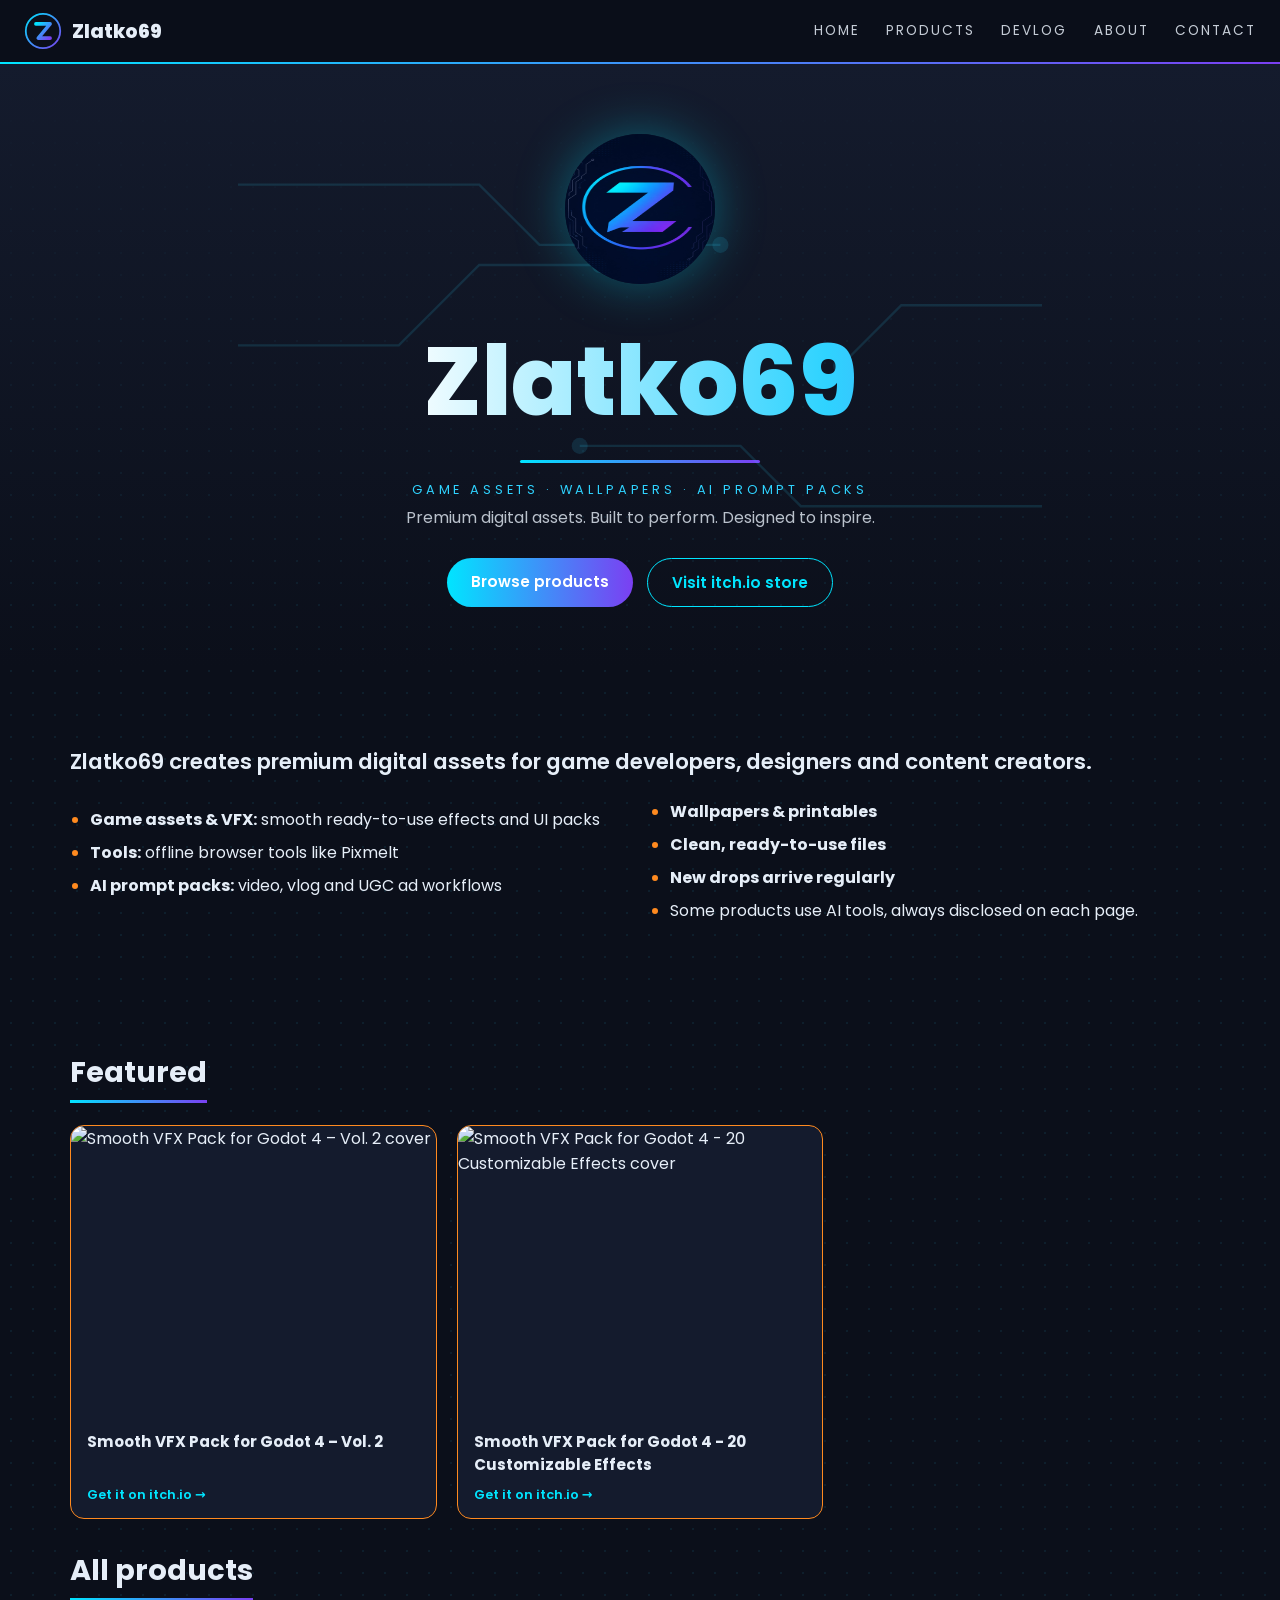
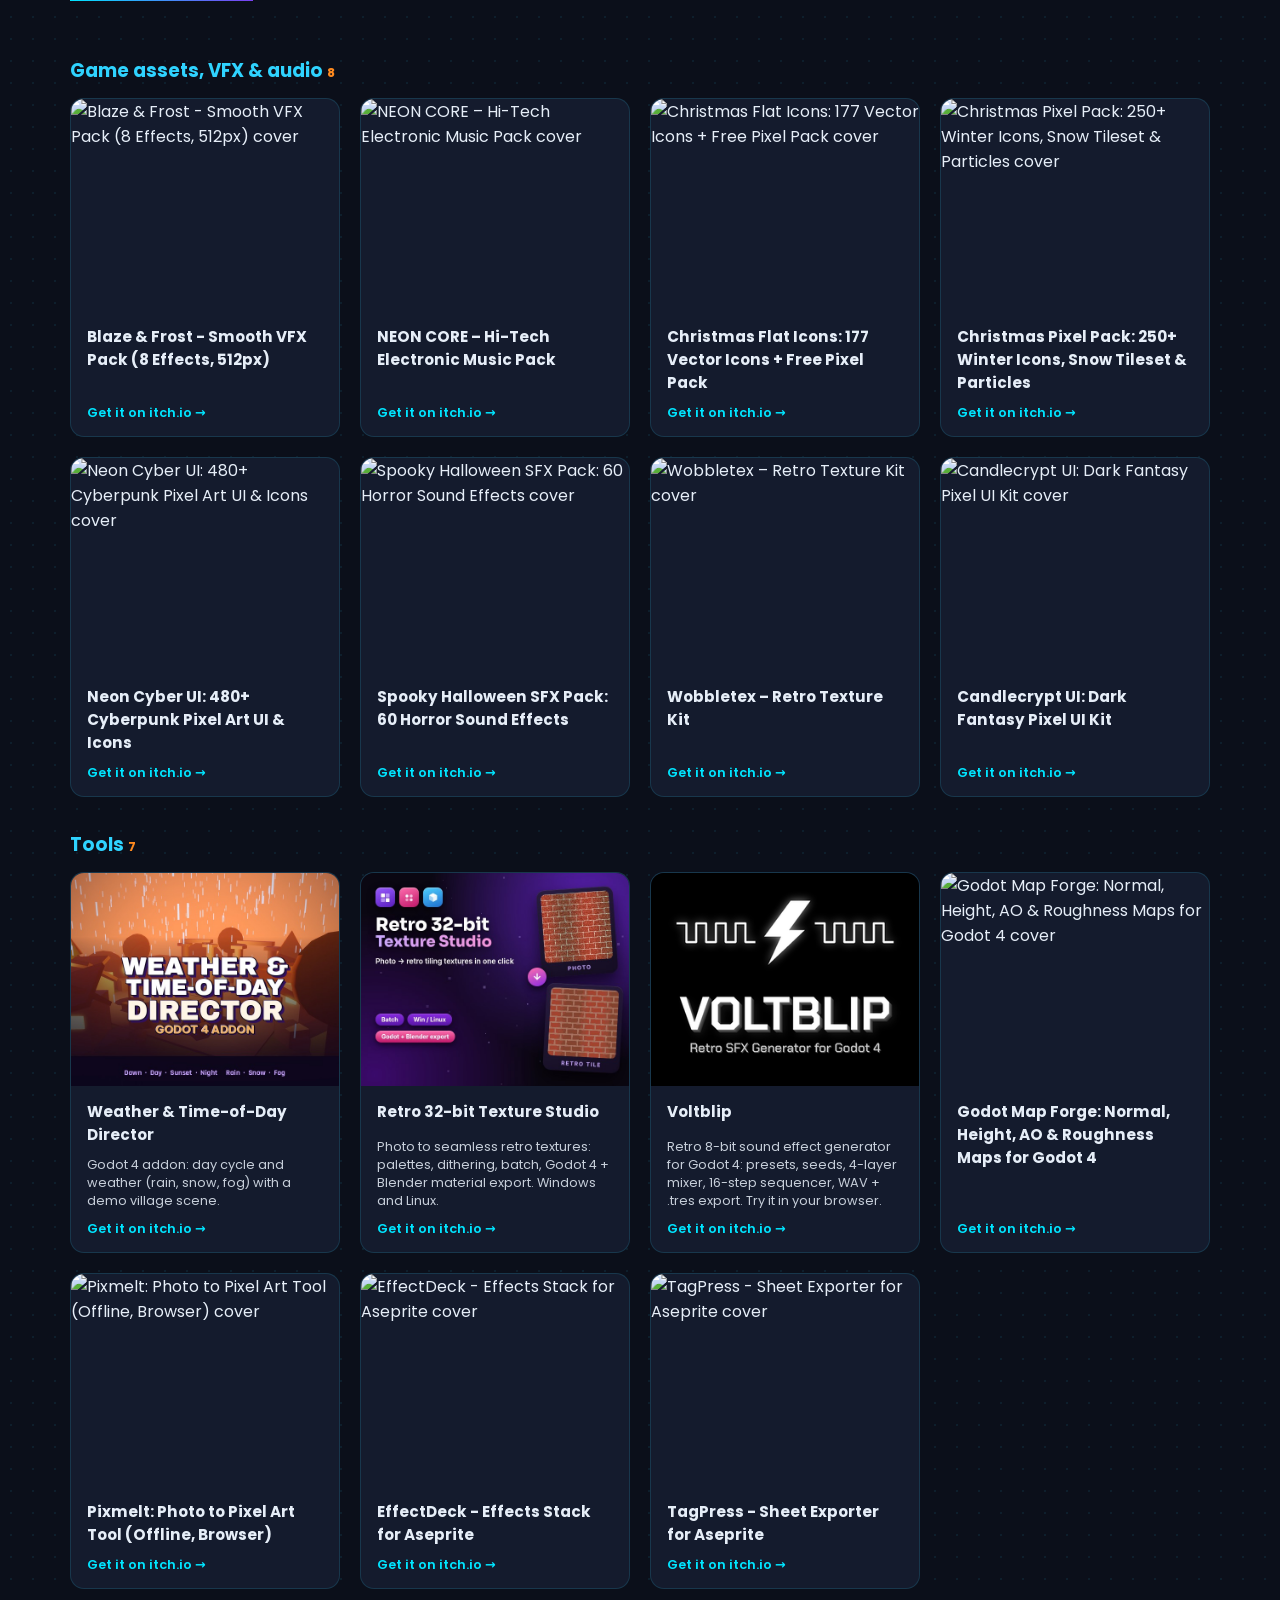
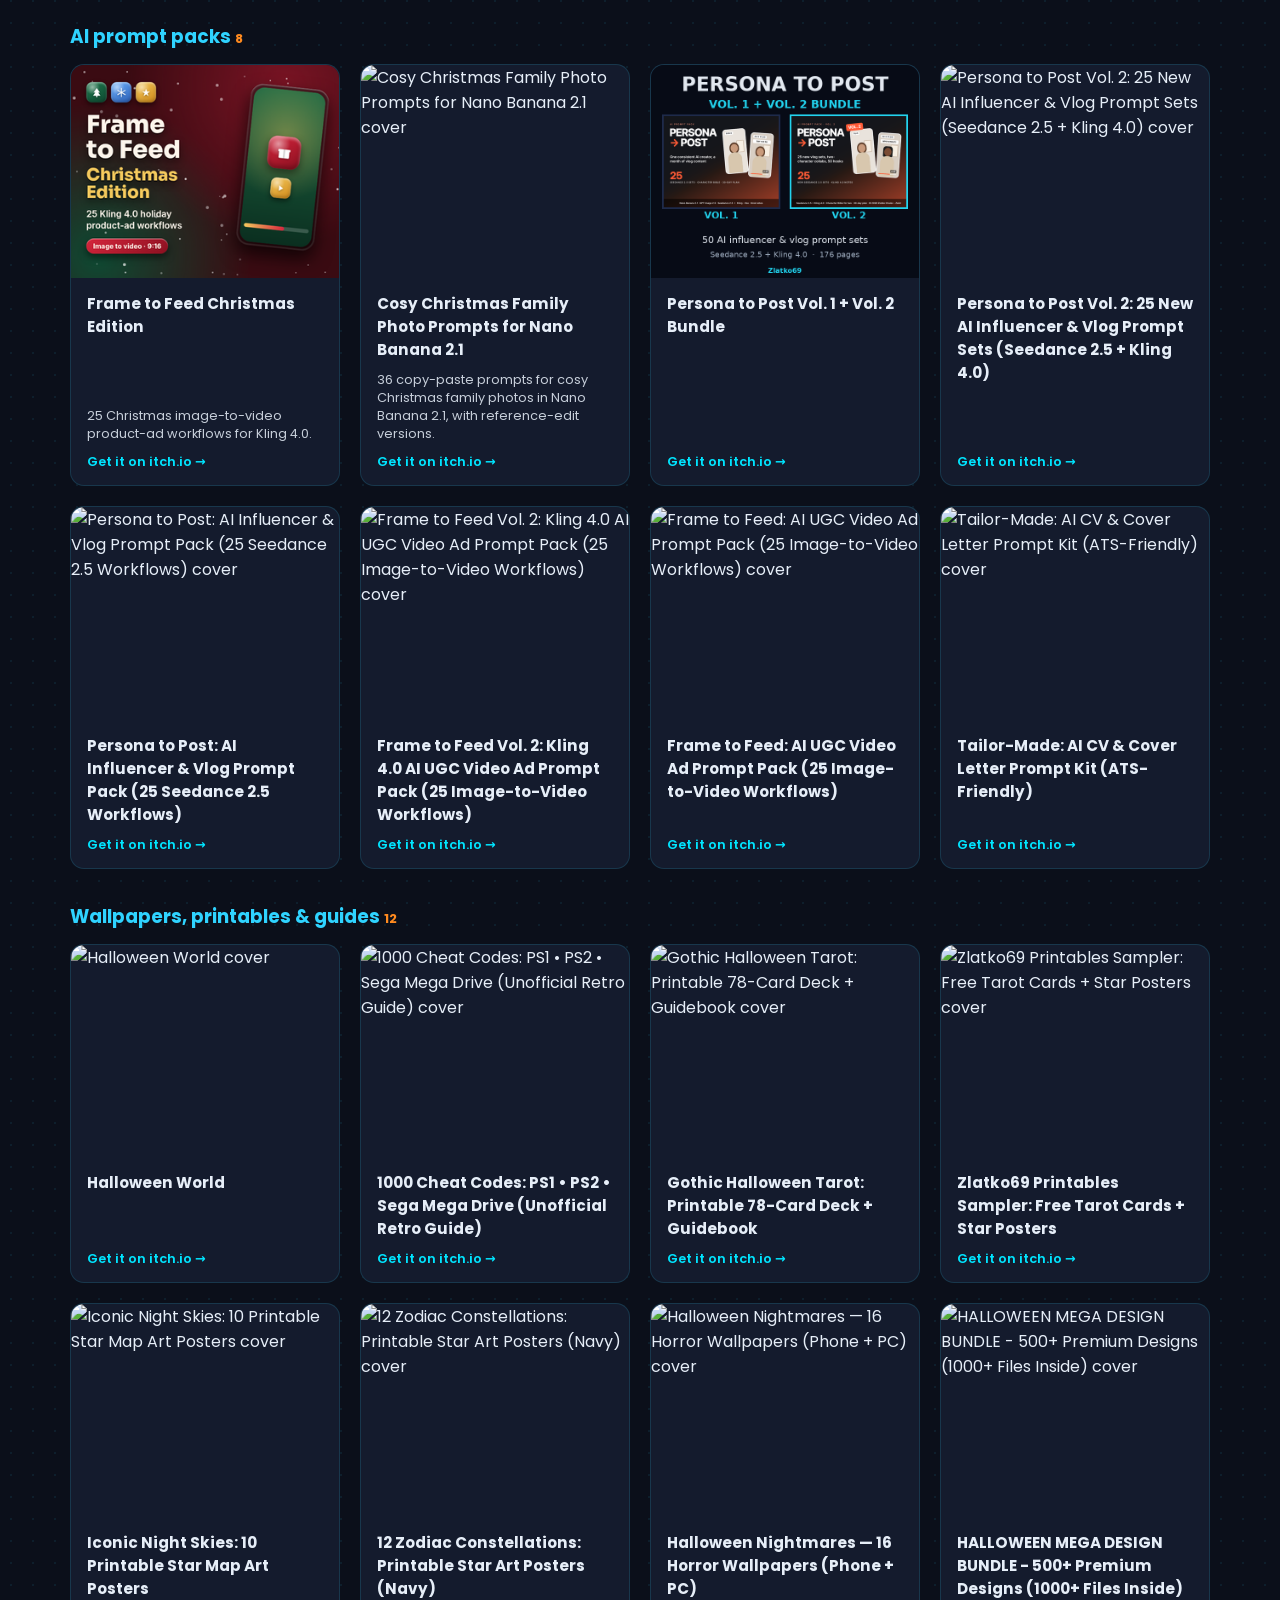
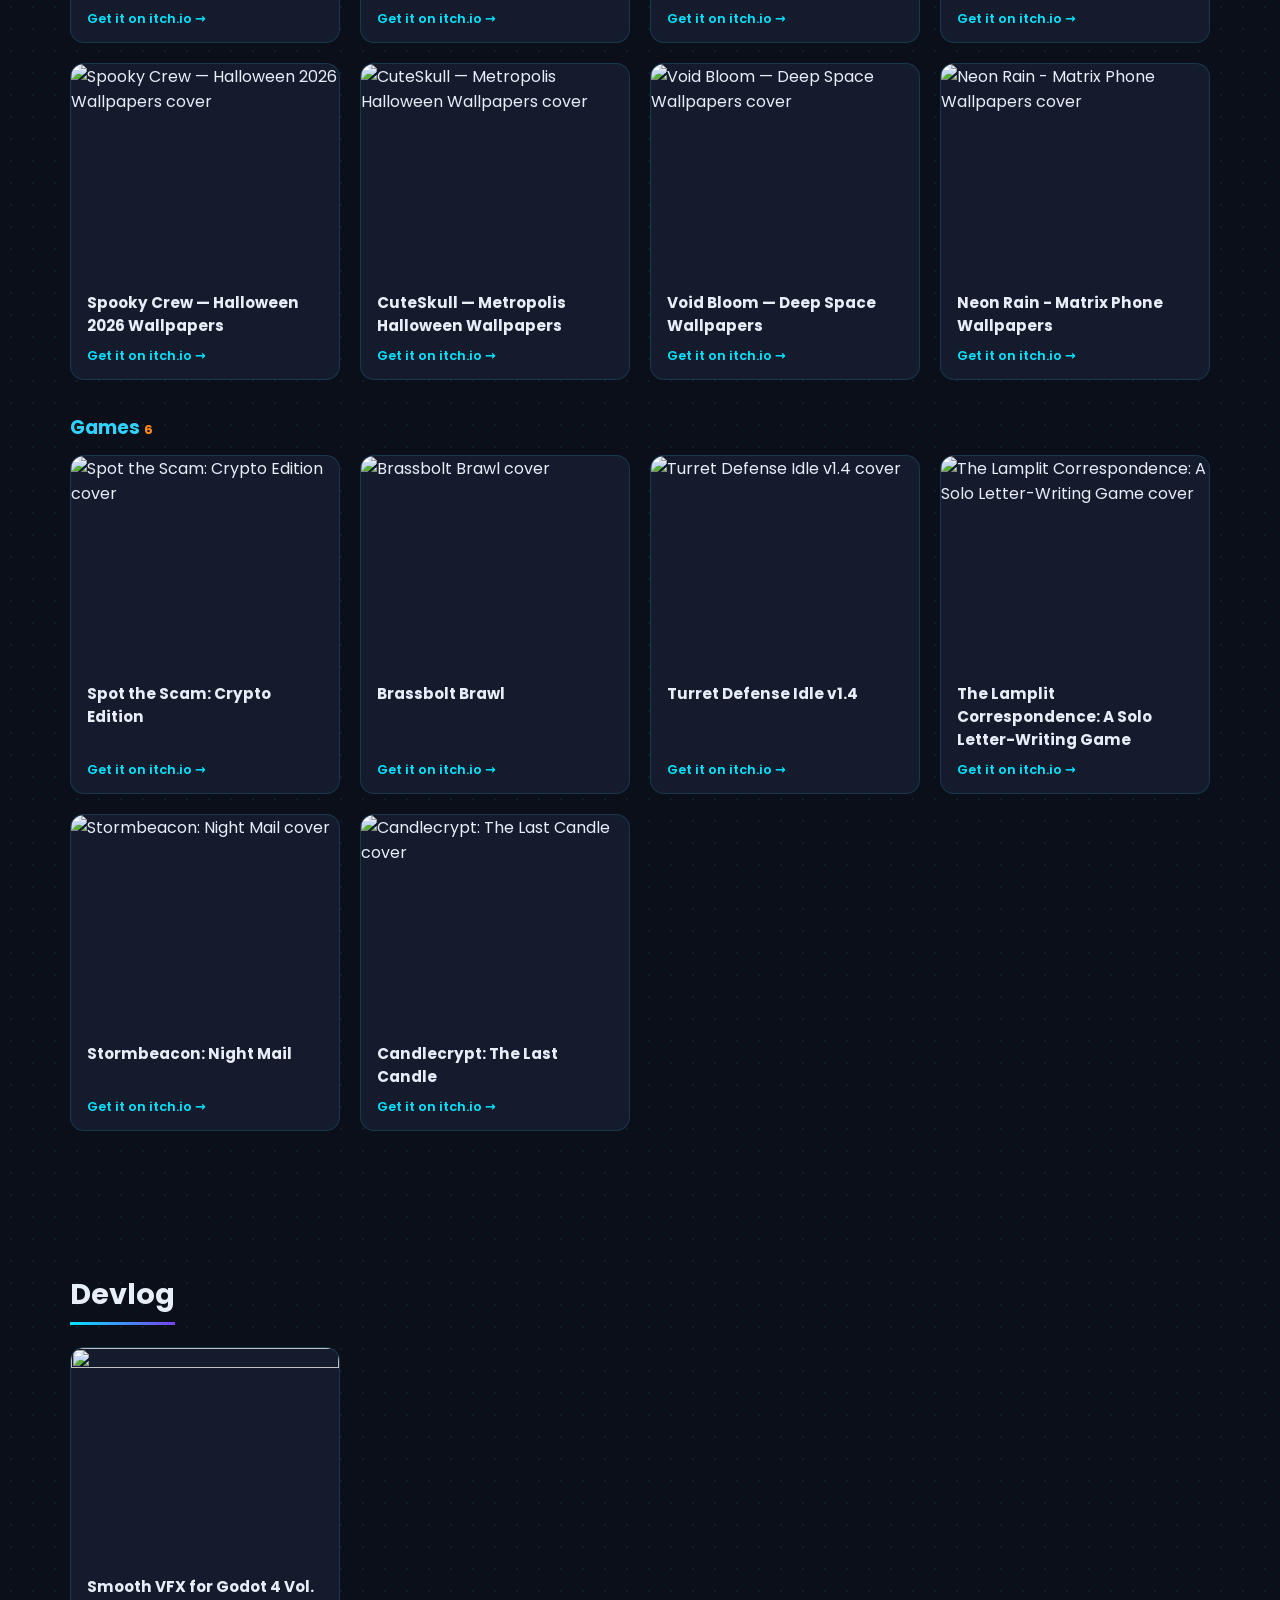
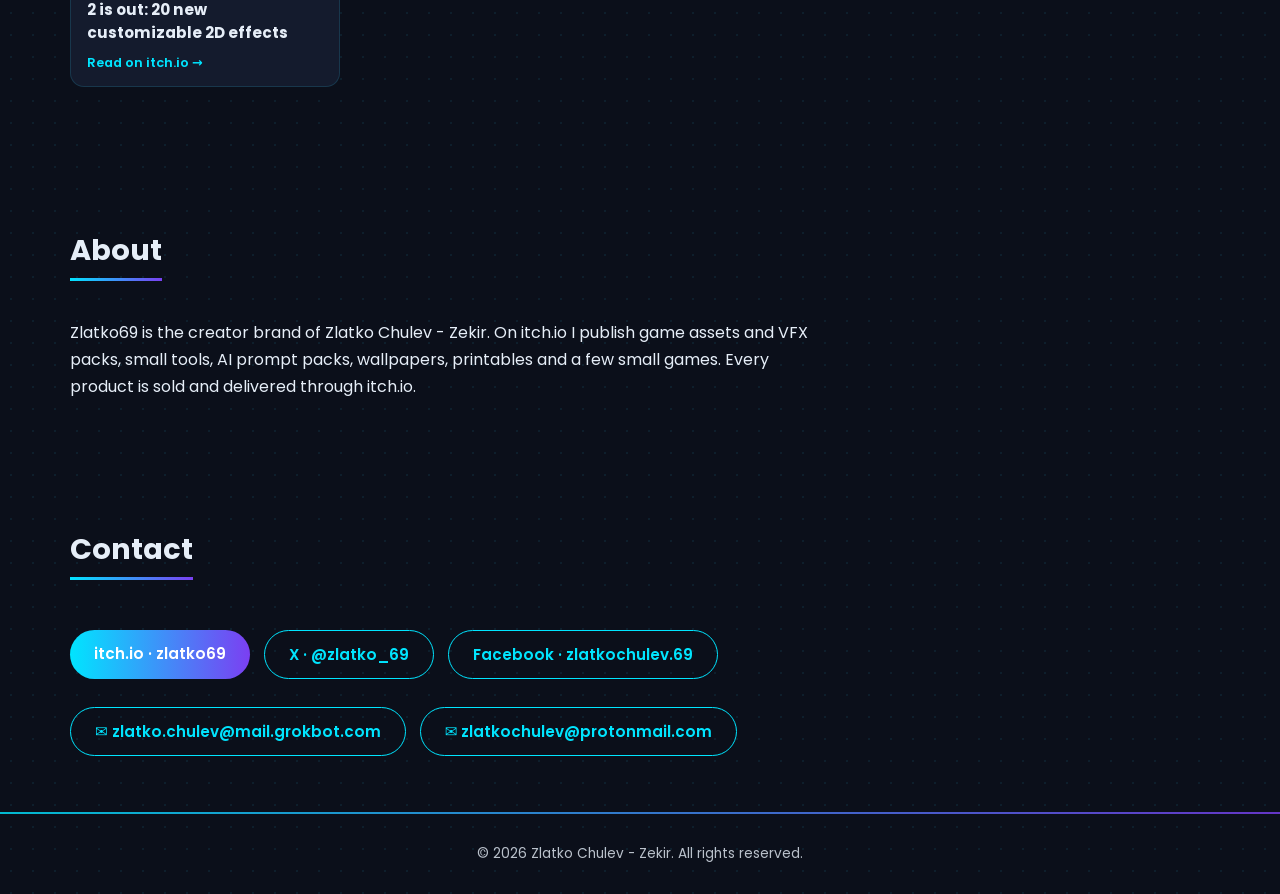
==== commit 58c08e67: "Add Weather & Time-of-Day Director card to Tools (newest first)" ====
--- a/index.html
+++ b/index.html
@@ -9,7 +9,7 @@
 <div class="ctas"><a class="btn big" href="#products">Browse products</a><a class="btn ghost big" href="https://zlatko69.itch.io" target="_blank" rel="noopener">Visit itch.io store</a></div></section>
 <section class="intro wrap"><p class="lead">Zlatko69 creates premium digital assets for game developers, designers and content creators.</p><ul class="bul">
 <li><b>Game assets &amp; VFX:</b> smooth ready-to-use effects and UI packs</li><li><b>Tools:</b> offline browser tools like Pixmelt</li><li><b>AI prompt packs:</b> video, vlog and UGC ad workflows</li><li><b>Wallpapers &amp; printables</b></li><li><b>Clean, ready-to-use files</b></li><li><b>New drops arrive regularly</b></li><li>Some products use AI tools, always disclosed on each page.</li></ul></section>
-<section id="products" class="wrap"><h2 class="sec">Featured</h2><div class="grid feat"><a class="card" href="https://zlatko69.itch.io/smooth-vfx-godot4-vol2" target="_blank" rel="noopener"><img loading="lazy" src="https://img.itch.zone/aW1nLzMxMzY1Mjg5LnBuZw==/315x250%23c/1VStls.png" alt="Smooth VFX Pack for Godot 4 – Vol. 2 cover"><div class="cb"><h3>Smooth VFX Pack for Godot 4 – Vol. 2</h3><span class="btn">Get it on itch.io →</span></div></a><a class="card" href="https://zlatko69.itch.io/smooth-vfx-godot4" target="_blank" rel="noopener"><img loading="lazy" src="https://img.itch.zone/aW1nLzMxMzUxNzY2LnBuZw==/315x250%23c/MN4y9o.png" alt="Smooth VFX Pack for Godot 4 - 20 Customizable Effects cover"><div class="cb"><h3>Smooth VFX Pack for Godot 4 - 20 Customizable Effects</h3><span class="btn">Get it on itch.io →</span></div></a></div><h2 class="sec">All products</h2><h2 class="cat">Game assets, VFX & audio <small>8</small></h2><div class="grid"><a class="card" href="https://zlatko69.itch.io/blaze-frost-smooth-vfx-pack-8-effects-512px" target="_blank" rel="noopener"><img loading="lazy" src="https://img.itch.zone/aW1nLzMxMjUwMTM4LnBuZw==/315x250%23c/Tb8jk5.png" alt="Blaze &amp; Frost - Smooth VFX Pack (8 Effects, 512px) cover"><div class="cb"><h3>Blaze &amp; Frost - Smooth VFX Pack (8 Effects, 512px)</h3><span class="btn">Get it on itch.io →</span></div></a><a class="card" href="https://zlatko69.itch.io/neon-core-music-pack" target="_blank" rel="noopener"><img loading="lazy" src="https://img.itch.zone/aW1nLzMxMDM1MDI1LnBuZw==/315x250%23c/9cuQ3a.png" alt="NEON CORE – Hi-Tech Electronic Music Pack cover"><div class="cb"><h3>NEON CORE – Hi-Tech Electronic Music Pack</h3><span class="btn">Get it on itch.io →</span></div></a><a class="card" href="https://zlatko69.itch.io/christmas-flat-icons-177-vector-icons-free-pixel-pack" target="_blank" rel="noopener"><img loading="lazy" src="https://img.itch.zone/aW1nLzMxMDIwNTk4LnBuZw==/315x250%23c/bkjVUH.png" alt="Christmas Flat Icons: 177 Vector Icons + Free Pixel Pack cover"><div class="cb"><h3>Christmas Flat Icons: 177 Vector Icons + Free Pixel Pack</h3><span class="btn">Get it on itch.io →</span></div></a><a class="card" href="https://zlatko69.itch.io/christmas-pixel-pack-250-winter-icons-snow-tileset-particles" target="_blank" rel="noopener"><img loading="lazy" src="https://img.itch.zone/aW1nLzMxMDIwNjMyLnBuZw==/315x250%23c/RkkFMt.png" alt="Christmas Pixel Pack: 250+ Winter Icons, Snow Tileset &amp; Particles cover"><div class="cb"><h3>Christmas Pixel Pack: 250+ Winter Icons, Snow Tileset &amp; Particles</h3><span class="btn">Get it on itch.io →</span></div></a><a class="card" href="https://zlatko69.itch.io/neon-cyber-ui-480-cyberpunk-pixel-art-ui-icons" target="_blank" rel="noopener"><img loading="lazy" src="https://img.itch.zone/aW1nLzMxMDA1NTc5LnBuZw==/315x250%23c/cyrJwi.png" alt="Neon Cyber UI: 480+ Cyberpunk Pixel Art UI &amp; Icons cover"><div class="cb"><h3>Neon Cyber UI: 480+ Cyberpunk Pixel Art UI &amp; Icons</h3><span class="btn">Get it on itch.io →</span></div></a><a class="card" href="https://zlatko69.itch.io/spooky-halloween-sfx-pack-20-horror-sound-effects" target="_blank" rel="noopener"><img loading="lazy" src="https://img.itch.zone/aW1nLzMwOTg4NzEwLnBuZw==/315x250%23c/Dr7vm1.png" alt="Spooky Halloween SFX Pack: 60 Horror Sound Effects cover"><div class="cb"><h3>Spooky Halloween SFX Pack: 60 Horror Sound Effects</h3><span class="btn">Get it on itch.io →</span></div></a><a class="card" href="https://zlatko69.itch.io/wobbletex" target="_blank" rel="noopener"><img loading="lazy" src="https://img.itch.zone/aW1nLzMwNzM2Mzc5LnBuZw==/315x250%23c/XE7fvp.png" alt="Wobbletex – Retro Texture Kit cover"><div class="cb"><h3>Wobbletex – Retro Texture Kit</h3><span class="btn">Get it on itch.io →</span></div></a><a class="card" href="https://zlatko69.itch.io/candlecrypt-ui-dark-fantasy-pixel-ui-kit" target="_blank" rel="noopener"><img loading="lazy" src="https://img.itch.zone/aW1nLzMwNzE5NTQ5LnBuZw==/315x250%23c/Yg354%2B.png" alt="Candlecrypt UI: Dark Fantasy Pixel UI Kit cover"><div class="cb"><h3>Candlecrypt UI: Dark Fantasy Pixel UI Kit</h3><span class="btn">Get it on itch.io →</span></div></a></div><h2 class="cat">Tools <small>6</small></h2><div class="grid"><a class="card" href="https://zlatko69.itch.io/retro-32-bit-texture-studio" target="_blank" rel="noopener"><img loading="lazy" src="assets/retro-texture-studio-cover.jpg" alt="Retro 32-bit Texture Studio cover"><div class="cb"><h3>Retro 32-bit Texture Studio</h3><p style="margin:0;font-size:.8rem;opacity:.85">Photo to seamless retro textures: palettes, dithering, batch, Godot 4 + Blender material export. Windows and Linux.</p><span class="btn">Get it on itch.io →</span></div></a><a class="card" href="https://zlatko69.itch.io/voltblip" target="_blank" rel="noopener"><img loading="lazy" src="assets/voltblip-cover.png" alt="Voltblip cover"><div class="cb"><h3>Voltblip</h3><p style="margin:0;font-size:.8rem;opacity:.85">Retro 8-bit sound effect generator for Godot 4: presets, seeds, 4-layer mixer, 16-step sequencer, WAV + .tres export. Try it in your browser.</p><span class="btn">Get it on itch.io →</span></div></a><a class="card" href="https://zlatko69.itch.io/godot-map-forge" target="_blank" rel="noopener"><img loading="lazy" src="https://img.itch.zone/aW1nLzMxNjQyNDc2LnBuZw==/315x250%23c/9R8Ple.png" alt="Godot Map Forge: Normal, Height, AO &amp; Roughness Maps for Godot 4 cover"><div class="cb"><h3>Godot Map Forge: Normal, Height, AO &amp; Roughness Maps for Godot 4</h3><span class="btn">Get it on itch.io →</span></div></a><a class="card" href="https://zlatko69.itch.io/pixmelt" target="_blank" rel="noopener"><img loading="lazy" src="https://img.itch.zone/aW1nLzMxMzA1NTAyLnBuZw==/315x250%23c/pW2EMv.png" alt="Pixmelt: Photo to Pixel Art Tool (Offline, Browser) cover"><div class="cb"><h3>Pixmelt: Photo to Pixel Art Tool (Offline, Browser)</h3><span class="btn">Get it on itch.io →</span></div></a><a class="card" href="https://zlatko69.itch.io/effectdeck" target="_blank" rel="noopener"><img loading="lazy" src="https://img.itch.zone/aW1nLzMxMTM3ODc3LnBuZw==/315x250%23c/o8K4xB.png" alt="EffectDeck - Effects Stack for Aseprite cover"><div class="cb"><h3>EffectDeck - Effects Stack for Aseprite</h3><span class="btn">Get it on itch.io →</span></div></a><a class="card" href="https://zlatko69.itch.io/tagpress" target="_blank" rel="noopener"><img loading="lazy" src="https://img.itch.zone/aW1nLzMxMTI2ODIwLnBuZw==/315x250%23c/C%2B9RFh.png" alt="TagPress - Sheet Exporter for Aseprite cover"><div class="cb"><h3>TagPress - Sheet Exporter for Aseprite</h3><span class="btn">Get it on itch.io →</span></div></a></div><h2 class="cat">AI prompt packs <small>8</small></h2><div class="grid"><a class="card" href="https://zlatko69.itch.io/frame-to-feed-christmas-edition" target="_blank" rel="noopener"><img loading="lazy" src="assets/frame-to-feed-christmas-cover.png" alt="Frame to Feed Christmas Edition cover"><div class="cb"><h3>Frame to Feed Christmas Edition</h3><p style="margin:0;font-size:.8rem;opacity:.85">25 Christmas image-to-video product-ad workflows for Kling 4.0.</p><span class="btn">Get it on itch.io →</span></div></a><a class="card" href="https://zlatko69.itch.io/cosy-christmas-family-photo-prompts" target="_blank" rel="noopener"><img loading="lazy" src="https://img.itch.zone/aW1nLzMxNzI1NTc3LmpwZw==/315x250%23c/bNra%2Fj.jpg" alt="Cosy Christmas Family Photo Prompts for Nano Banana 2.1 cover"><div class="cb"><h3>Cosy Christmas Family Photo Prompts for Nano Banana 2.1</h3><p style="margin:0;font-size:.8rem;opacity:.85">36 copy-paste prompts for cosy Christmas family photos in Nano Banana 2.1, with reference-edit versions.</p><span class="btn">Get it on itch.io →</span></div></a><a class="card" href="https://itch.io/s/214232/persona-to-post-vol-1-vol-2-bundle" target="_blank" rel="noopener"><img loading="lazy" src="assets/persona-to-post-bundle.png" alt="Persona to Post Vol. 1 + Vol. 2 Bundle cover"><div class="cb"><h3>Persona to Post Vol. 1 + Vol. 2 Bundle</h3><span class="btn">Get it on itch.io →</span></div></a><a class="card" href="https://zlatko69.itch.io/persona-to-post-vol2" target="_blank" rel="noopener"><img loading="lazy" src="https://img.itch.zone/aW1nLzMxMzQzNDI5LnBuZw==/315x250%23c/jbbvLb.png" alt="Persona to Post Vol. 2: 25 New AI Influencer &amp; Vlog Prompt Sets (Seedance 2.5 + Kling 4.0) cover"><div class="cb"><h3>Persona to Post Vol. 2: 25 New AI Influencer &amp; Vlog Prompt Sets (Seedance 2.5 + Kling 4.0)</h3><span class="btn">Get it on itch.io →</span></div></a><a class="card" href="https://zlatko69.itch.io/persona-to-post-ai-influencer-vlog-prompt-pack-25-seedance-25-workflows" target="_blank" rel="noopener"><img loading="lazy" src="https://img.itch.zone/aW1nLzMwNjkxOTEyLnBuZw==/315x250%23c/%2FoDxPD.png" alt="Persona to Post: AI Influencer &amp; Vlog Prompt Pack (25 Seedance 2.5 Workflows) cover"><div class="cb"><h3>Persona to Post: AI Influencer &amp; Vlog Prompt Pack (25 Seedance 2.5 Workflows)</h3><span class="btn">Get it on itch.io →</span></div></a><a class="card" href="https://zlatko69.itch.io/frame-to-feed-vol-2-kling-40-ai-ugc-video-ad-prompt-pack-25-image-to-video-workf" target="_blank" rel="noopener"><img loading="lazy" src="https://img.itch.zone/aW1nLzMxMjUxOTcyLnBuZw==/315x250%23c/WSbGHp.png" alt="Frame to Feed Vol. 2: Kling 4.0 AI UGC Video Ad Prompt Pack (25 Image-to-Video Workflows) cover"><div class="cb"><h3>Frame to Feed Vol. 2: Kling 4.0 AI UGC Video Ad Prompt Pack (25 Image-to-Video Workflows)</h3><span class="btn">Get it on itch.io →</span></div></a><a class="card" href="https://zlatko69.itch.io/frame-to-feed-ai-ugc-video-ad-prompt-pack-25-image-to-video-workflows" target="_blank" rel="noopener"><img loading="lazy" src="https://img.itch.zone/aW1nLzMwNjU2NjMzLnBuZw==/315x250%23c/dffecU.png" alt="Frame to Feed: AI UGC Video Ad Prompt Pack (25 Image-to-Video Workflows) cover"><div class="cb"><h3>Frame to Feed: AI UGC Video Ad Prompt Pack (25 Image-to-Video Workflows)</h3><span class="btn">Get it on itch.io →</span></div></a><a class="card" href="https://zlatko69.itch.io/tailor-made-ai-cv-cover-letter-prompt-kit-ats-friendly" target="_blank" rel="noopener"><img loading="lazy" src="https://img.itch.zone/aW1nLzMwNjk3OTUxLnBuZw==/315x250%23c/dBWyY3.png" alt="Tailor-Made: AI CV &amp; Cover Letter Prompt Kit (ATS-Friendly) cover"><div class="cb"><h3>Tailor-Made: AI CV &amp; Cover Letter Prompt Kit (ATS-Friendly)</h3><span class="btn">Get it on itch.io →</span></div></a></div><h2 class="cat">Wallpapers, printables & guides <small>12</small></h2><div class="grid"><a class="card" href="https://zlatko69.itch.io/halloween-world" target="_blank" rel="noopener"><img loading="lazy" src="https://img.itch.zone/aW1nLzMwNjYyNDM3LnBuZw==/315x250%23c/rr4KGb.png" alt="Halloween World cover"><div class="cb"><h3>Halloween World</h3><span class="btn">Get it on itch.io →</span></div></a><a class="card" href="https://zlatko69.itch.io/1000-cheat-codes-ps1-ps2-sega-mega-drive-unofficial-retro-guide" target="_blank" rel="noopener"><img loading="lazy" src="https://img.itch.zone/aW1nLzMwNjU3ODYzLnBuZw==/315x250%23cb/%2F8fedk.png" alt="1000 Cheat Codes: PS1 • PS2 • Sega Mega Drive (Unofficial Retro Guide) cover"><div class="cb"><h3>1000 Cheat Codes: PS1 • PS2 • Sega Mega Drive (Unofficial Retro Guide)</h3><span class="btn">Get it on itch.io →</span></div></a><a class="card" href="https://zlatko69.itch.io/gothic-halloween-tarot-printable-78-card-deck-guidebook" target="_blank" rel="noopener"><img loading="lazy" src="https://img.itch.zone/aW1nLzMwNzI4OTYxLnBuZw==/315x250%23cb/deAnpv.png" alt="Gothic Halloween Tarot: Printable 78-Card Deck + Guidebook cover"><div class="cb"><h3>Gothic Halloween Tarot: Printable 78-Card Deck + Guidebook</h3><span class="btn">Get it on itch.io →</span></div></a><a class="card" href="https://zlatko69.itch.io/printables-sampler" target="_blank" rel="noopener"><img loading="lazy" src="https://img.itch.zone/aW1nLzMwNzMyMTQ3LnBuZw==/315x250%23c/PoAb4P.png" alt="Zlatko69 Printables Sampler: Free Tarot Cards + Star Posters cover"><div class="cb"><h3>Zlatko69 Printables Sampler: Free Tarot Cards + Star Posters</h3><span class="btn">Get it on itch.io →</span></div></a><a class="card" href="https://zlatko69.itch.io/iconic-night-skies-10-printable-star-map-art-posters" target="_blank" rel="noopener"><img loading="lazy" src="https://img.itch.zone/aW1nLzMwNzMwNDMzLnBuZw==/315x250%23c/VzTR9M.png" alt="Iconic Night Skies: 10 Printable Star Map Art Posters cover"><div class="cb"><h3>Iconic Night Skies: 10 Printable Star Map Art Posters</h3><span class="btn">Get it on itch.io →</span></div></a><a class="card" href="https://zlatko69.itch.io/12-zodiac-constellations-printable-star-art-posters-navy" target="_blank" rel="noopener"><img loading="lazy" src="https://img.itch.zone/aW1nLzMwNzMwMDY0LnBuZw==/315x250%23c/KX1X5x.png" alt="12 Zodiac Constellations: Printable Star Art Posters (Navy) cover"><div class="cb"><h3>12 Zodiac Constellations: Printable Star Art Posters (Navy)</h3><span class="btn">Get it on itch.io →</span></div></a><a class="card" href="https://zlatko69.itch.io/halloween-nightmares-16-horror-wallpapers-phone-pc" target="_blank" rel="noopener"><img loading="lazy" src="https://img.itch.zone/aW1nLzMwNjYzOTE1LnBuZw==/315x250%23c/fcd0uO.png" alt="Halloween Nightmares — 16 Horror Wallpapers (Phone + PC) cover"><div class="cb"><h3>Halloween Nightmares — 16 Horror Wallpapers (Phone + PC)</h3><span class="btn">Get it on itch.io →</span></div></a><a class="card" href="https://zlatko69.itch.io/halloween-mega-design-bundle-500-plus-spooky-halloween-designs-for-creators" target="_blank" rel="noopener"><img loading="lazy" src="https://img.itch.zone/aW1nLzMwNTY3NjMyLnBuZw==/315x250%23c/4WQDkS.png" alt="HALLOWEEN MEGA DESIGN BUNDLE - 500+ Premium Designs (1000+ Files Inside) cover"><div class="cb"><h3>HALLOWEEN MEGA DESIGN BUNDLE - 500+ Premium Designs (1000+ Files Inside)</h3><span class="btn">Get it on itch.io →</span></div></a><a class="card" href="https://zlatko69.itch.io/spooky-crew-halloween-2026-wallpapers" target="_blank" rel="noopener"><img loading="lazy" src="https://img.itch.zone/aW1nLzMwNDMyMTY4LnBuZw==/315x250%23c/dgQArt.png" alt="Spooky Crew — Halloween 2026 Wallpapers cover"><div class="cb"><h3>Spooky Crew — Halloween 2026 Wallpapers</h3><span class="btn">Get it on itch.io →</span></div></a><a class="card" href="https://zlatko69.itch.io/cuteskull-metropolis-halloween-wallpapers" target="_blank" rel="noopener"><img loading="lazy" src="https://img.itch.zone/aW1nLzMwMDgxMzM0LmpwZw==/315x250%23c/8N0M0Y.jpg" alt="CuteSkull — Metropolis Halloween Wallpapers cover"><div class="cb"><h3>CuteSkull — Metropolis Halloween Wallpapers</h3><span class="btn">Get it on itch.io →</span></div></a><a class="card" href="https://zlatko69.itch.io/void-bloom-deep-space-wallpapers" target="_blank" rel="noopener"><img loading="lazy" src="https://img.itch.zone/aW1nLzI5OTgzNDczLnBuZw==/315x250%23c/sMD18X.png" alt="Void Bloom — Deep Space Wallpapers cover"><div class="cb"><h3>Void Bloom — Deep Space Wallpapers</h3><span class="btn">Get it on itch.io →</span></div></a><a class="card" href="https://zlatko69.itch.io/neon-rain-matrix" target="_blank" rel="noopener"><img loading="lazy" src="https://img.itch.zone/aW1nLzI5OTY2MzQ3LnBuZw==/315x250%23c/cqkcoX.png" alt="Neon Rain - Matrix Phone Wallpapers cover"><div class="cb"><h3>Neon Rain - Matrix Phone Wallpapers</h3><span class="btn">Get it on itch.io →</span></div></a></div><h2 class="cat">Games <small>6</small></h2><div class="grid"><a class="card" href="https://zlatko69.itch.io/spot-the-scam-crypto-edition" target="_blank" rel="noopener"><img loading="lazy" src="https://img.itch.zone/aW1nLzMxMDkyNTE5LnBuZw==/315x250%23c/VJkyx4.png" alt="Spot the Scam: Crypto Edition cover"><div class="cb"><h3>Spot the Scam: Crypto Edition</h3><span class="btn">Get it on itch.io →</span></div></a><a class="card" href="https://zlatko69.itch.io/brassbolt-brawl" target="_blank" rel="noopener"><img loading="lazy" src="https://img.itch.zone/aW1nLzMxMDc3NjcxLnBuZw==/315x250%23c/Y4SVVN.png" alt="Brassbolt Brawl cover"><div class="cb"><h3>Brassbolt Brawl</h3><span class="btn">Get it on itch.io →</span></div></a><a class="card" href="https://zlatko69.itch.io/turret-defense-idle" target="_blank" rel="noopener"><img loading="lazy" src="https://img.itch.zone/aW1nLzMxMDMwMjIyLnBuZw==/315x250%23c/9bsjT6.png" alt="Turret Defense Idle v1.4 cover"><div class="cb"><h3>Turret Defense Idle v1.4</h3><span class="btn">Get it on itch.io →</span></div></a><a class="card" href="https://zlatko69.itch.io/the-lamplit-correspondence-a-solo-letter-writing-game" target="_blank" rel="noopener"><img loading="lazy" src="https://img.itch.zone/aW1nLzMxMDA5MjQzLnBuZw==/315x250%23cb/yhEvyf.png" alt="The Lamplit Correspondence: A Solo Letter-Writing Game cover"><div class="cb"><h3>The Lamplit Correspondence: A Solo Letter-Writing Game</h3><span class="btn">Get it on itch.io →</span></div></a><a class="card" href="https://zlatko69.itch.io/storm-beacon" target="_blank" rel="noopener"><img loading="lazy" src="https://img.itch.zone/aW1nLzMwNzM2NjU3LnBuZw==/315x250%23c/odn0Pq.png" alt="Stormbeacon: Night Mail cover"><div class="cb"><h3>Stormbeacon: Night Mail</h3><span class="btn">Get it on itch.io →</span></div></a><a class="card" href="https://zlatko69.itch.io/candlecrypt-the-last-candle" target="_blank" rel="noopener"><img loading="lazy" src="https://img.itch.zone/aW1nLzMwNzI1NTA1LnBuZw==/315x250%23c/zKE5Xl.png" alt="Candlecrypt: The Last Candle cover"><div class="cb"><h3>Candlecrypt: The Last Candle</h3><span class="btn">Get it on itch.io →</span></div></a></div></section>
+<section id="products" class="wrap"><h2 class="sec">Featured</h2><div class="grid feat"><a class="card" href="https://zlatko69.itch.io/smooth-vfx-godot4-vol2" target="_blank" rel="noopener"><img loading="lazy" src="https://img.itch.zone/aW1nLzMxMzY1Mjg5LnBuZw==/315x250%23c/1VStls.png" alt="Smooth VFX Pack for Godot 4 – Vol. 2 cover"><div class="cb"><h3>Smooth VFX Pack for Godot 4 – Vol. 2</h3><span class="btn">Get it on itch.io →</span></div></a><a class="card" href="https://zlatko69.itch.io/smooth-vfx-godot4" target="_blank" rel="noopener"><img loading="lazy" src="https://img.itch.zone/aW1nLzMxMzUxNzY2LnBuZw==/315x250%23c/MN4y9o.png" alt="Smooth VFX Pack for Godot 4 - 20 Customizable Effects cover"><div class="cb"><h3>Smooth VFX Pack for Godot 4 - 20 Customizable Effects</h3><span class="btn">Get it on itch.io →</span></div></a></div><h2 class="sec">All products</h2><h2 class="cat">Game assets, VFX & audio <small>8</small></h2><div class="grid"><a class="card" href="https://zlatko69.itch.io/blaze-frost-smooth-vfx-pack-8-effects-512px" target="_blank" rel="noopener"><img loading="lazy" src="https://img.itch.zone/aW1nLzMxMjUwMTM4LnBuZw==/315x250%23c/Tb8jk5.png" alt="Blaze &amp; Frost - Smooth VFX Pack (8 Effects, 512px) cover"><div class="cb"><h3>Blaze &amp; Frost - Smooth VFX Pack (8 Effects, 512px)</h3><span class="btn">Get it on itch.io →</span></div></a><a class="card" href="https://zlatko69.itch.io/neon-core-music-pack" target="_blank" rel="noopener"><img loading="lazy" src="https://img.itch.zone/aW1nLzMxMDM1MDI1LnBuZw==/315x250%23c/9cuQ3a.png" alt="NEON CORE – Hi-Tech Electronic Music Pack cover"><div class="cb"><h3>NEON CORE – Hi-Tech Electronic Music Pack</h3><span class="btn">Get it on itch.io →</span></div></a><a class="card" href="https://zlatko69.itch.io/christmas-flat-icons-177-vector-icons-free-pixel-pack" target="_blank" rel="noopener"><img loading="lazy" src="https://img.itch.zone/aW1nLzMxMDIwNTk4LnBuZw==/315x250%23c/bkjVUH.png" alt="Christmas Flat Icons: 177 Vector Icons + Free Pixel Pack cover"><div class="cb"><h3>Christmas Flat Icons: 177 Vector Icons + Free Pixel Pack</h3><span class="btn">Get it on itch.io →</span></div></a><a class="card" href="https://zlatko69.itch.io/christmas-pixel-pack-250-winter-icons-snow-tileset-particles" target="_blank" rel="noopener"><img loading="lazy" src="https://img.itch.zone/aW1nLzMxMDIwNjMyLnBuZw==/315x250%23c/RkkFMt.png" alt="Christmas Pixel Pack: 250+ Winter Icons, Snow Tileset &amp; Particles cover"><div class="cb"><h3>Christmas Pixel Pack: 250+ Winter Icons, Snow Tileset &amp; Particles</h3><span class="btn">Get it on itch.io →</span></div></a><a class="card" href="https://zlatko69.itch.io/neon-cyber-ui-480-cyberpunk-pixel-art-ui-icons" target="_blank" rel="noopener"><img loading="lazy" src="https://img.itch.zone/aW1nLzMxMDA1NTc5LnBuZw==/315x250%23c/cyrJwi.png" alt="Neon Cyber UI: 480+ Cyberpunk Pixel Art UI &amp; Icons cover"><div class="cb"><h3>Neon Cyber UI: 480+ Cyberpunk Pixel Art UI &amp; Icons</h3><span class="btn">Get it on itch.io →</span></div></a><a class="card" href="https://zlatko69.itch.io/spooky-halloween-sfx-pack-20-horror-sound-effects" target="_blank" rel="noopener"><img loading="lazy" src="https://img.itch.zone/aW1nLzMwOTg4NzEwLnBuZw==/315x250%23c/Dr7vm1.png" alt="Spooky Halloween SFX Pack: 60 Horror Sound Effects cover"><div class="cb"><h3>Spooky Halloween SFX Pack: 60 Horror Sound Effects</h3><span class="btn">Get it on itch.io →</span></div></a><a class="card" href="https://zlatko69.itch.io/wobbletex" target="_blank" rel="noopener"><img loading="lazy" src="https://img.itch.zone/aW1nLzMwNzM2Mzc5LnBuZw==/315x250%23c/XE7fvp.png" alt="Wobbletex – Retro Texture Kit cover"><div class="cb"><h3>Wobbletex – Retro Texture Kit</h3><span class="btn">Get it on itch.io →</span></div></a><a class="card" href="https://zlatko69.itch.io/candlecrypt-ui-dark-fantasy-pixel-ui-kit" target="_blank" rel="noopener"><img loading="lazy" src="https://img.itch.zone/aW1nLzMwNzE5NTQ5LnBuZw==/315x250%23c/Yg354%2B.png" alt="Candlecrypt UI: Dark Fantasy Pixel UI Kit cover"><div class="cb"><h3>Candlecrypt UI: Dark Fantasy Pixel UI Kit</h3><span class="btn">Get it on itch.io →</span></div></a></div><h2 class="cat">Tools <small>7</small></h2><div class="grid"><a class="card" href="https://zlatko69.itch.io/weather-time-of-day-director" target="_blank" rel="noopener"><img loading="lazy" src="assets/weather-time-director-cover.jpg" alt="Weather &amp; Time-of-Day Director cover"><div class="cb"><h3>Weather &amp; Time-of-Day Director</h3><p style="margin:0;font-size:.8rem;opacity:.85">Godot 4 addon: day cycle and weather (rain, snow, fog) with a demo village scene.</p><span class="btn">Get it on itch.io →</span></div></a><a class="card" href="https://zlatko69.itch.io/retro-32-bit-texture-studio" target="_blank" rel="noopener"><img loading="lazy" src="assets/retro-texture-studio-cover.jpg" alt="Retro 32-bit Texture Studio cover"><div class="cb"><h3>Retro 32-bit Texture Studio</h3><p style="margin:0;font-size:.8rem;opacity:.85">Photo to seamless retro textures: palettes, dithering, batch, Godot 4 + Blender material export. Windows and Linux.</p><span class="btn">Get it on itch.io →</span></div></a><a class="card" href="https://zlatko69.itch.io/voltblip" target="_blank" rel="noopener"><img loading="lazy" src="assets/voltblip-cover.png" alt="Voltblip cover"><div class="cb"><h3>Voltblip</h3><p style="margin:0;font-size:.8rem;opacity:.85">Retro 8-bit sound effect generator for Godot 4: presets, seeds, 4-layer mixer, 16-step sequencer, WAV + .tres export. Try it in your browser.</p><span class="btn">Get it on itch.io →</span></div></a><a class="card" href="https://zlatko69.itch.io/godot-map-forge" target="_blank" rel="noopener"><img loading="lazy" src="https://img.itch.zone/aW1nLzMxNjQyNDc2LnBuZw==/315x250%23c/9R8Ple.png" alt="Godot Map Forge: Normal, Height, AO &amp; Roughness Maps for Godot 4 cover"><div class="cb"><h3>Godot Map Forge: Normal, Height, AO &amp; Roughness Maps for Godot 4</h3><span class="btn">Get it on itch.io →</span></div></a><a class="card" href="https://zlatko69.itch.io/pixmelt" target="_blank" rel="noopener"><img loading="lazy" src="https://img.itch.zone/aW1nLzMxMzA1NTAyLnBuZw==/315x250%23c/pW2EMv.png" alt="Pixmelt: Photo to Pixel Art Tool (Offline, Browser) cover"><div class="cb"><h3>Pixmelt: Photo to Pixel Art Tool (Offline, Browser)</h3><span class="btn">Get it on itch.io →</span></div></a><a class="card" href="https://zlatko69.itch.io/effectdeck" target="_blank" rel="noopener"><img loading="lazy" src="https://img.itch.zone/aW1nLzMxMTM3ODc3LnBuZw==/315x250%23c/o8K4xB.png" alt="EffectDeck - Effects Stack for Aseprite cover"><div class="cb"><h3>EffectDeck - Effects Stack for Aseprite</h3><span class="btn">Get it on itch.io →</span></div></a><a class="card" href="https://zlatko69.itch.io/tagpress" target="_blank" rel="noopener"><img loading="lazy" src="https://img.itch.zone/aW1nLzMxMTI2ODIwLnBuZw==/315x250%23c/C%2B9RFh.png" alt="TagPress - Sheet Exporter for Aseprite cover"><div class="cb"><h3>TagPress - Sheet Exporter for Aseprite</h3><span class="btn">Get it on itch.io →</span></div></a></div><h2 class="cat">AI prompt packs <small>8</small></h2><div class="grid"><a class="card" href="https://zlatko69.itch.io/frame-to-feed-christmas-edition" target="_blank" rel="noopener"><img loading="lazy" src="assets/frame-to-feed-christmas-cover.png" alt="Frame to Feed Christmas Edition cover"><div class="cb"><h3>Frame to Feed Christmas Edition</h3><p style="margin:0;font-size:.8rem;opacity:.85">25 Christmas image-to-video product-ad workflows for Kling 4.0.</p><span class="btn">Get it on itch.io →</span></div></a><a class="card" href="https://zlatko69.itch.io/cosy-christmas-family-photo-prompts" target="_blank" rel="noopener"><img loading="lazy" src="https://img.itch.zone/aW1nLzMxNzI1NTc3LmpwZw==/315x250%23c/bNra%2Fj.jpg" alt="Cosy Christmas Family Photo Prompts for Nano Banana 2.1 cover"><div class="cb"><h3>Cosy Christmas Family Photo Prompts for Nano Banana 2.1</h3><p style="margin:0;font-size:.8rem;opacity:.85">36 copy-paste prompts for cosy Christmas family photos in Nano Banana 2.1, with reference-edit versions.</p><span class="btn">Get it on itch.io →</span></div></a><a class="card" href="https://itch.io/s/214232/persona-to-post-vol-1-vol-2-bundle" target="_blank" rel="noopener"><img loading="lazy" src="assets/persona-to-post-bundle.png" alt="Persona to Post Vol. 1 + Vol. 2 Bundle cover"><div class="cb"><h3>Persona to Post Vol. 1 + Vol. 2 Bundle</h3><span class="btn">Get it on itch.io →</span></div></a><a class="card" href="https://zlatko69.itch.io/persona-to-post-vol2" target="_blank" rel="noopener"><img loading="lazy" src="https://img.itch.zone/aW1nLzMxMzQzNDI5LnBuZw==/315x250%23c/jbbvLb.png" alt="Persona to Post Vol. 2: 25 New AI Influencer &amp; Vlog Prompt Sets (Seedance 2.5 + Kling 4.0) cover"><div class="cb"><h3>Persona to Post Vol. 2: 25 New AI Influencer &amp; Vlog Prompt Sets (Seedance 2.5 + Kling 4.0)</h3><span class="btn">Get it on itch.io →</span></div></a><a class="card" href="https://zlatko69.itch.io/persona-to-post-ai-influencer-vlog-prompt-pack-25-seedance-25-workflows" target="_blank" rel="noopener"><img loading="lazy" src="https://img.itch.zone/aW1nLzMwNjkxOTEyLnBuZw==/315x250%23c/%2FoDxPD.png" alt="Persona to Post: AI Influencer &amp; Vlog Prompt Pack (25 Seedance 2.5 Workflows) cover"><div class="cb"><h3>Persona to Post: AI Influencer &amp; Vlog Prompt Pack (25 Seedance 2.5 Workflows)</h3><span class="btn">Get it on itch.io →</span></div></a><a class="card" href="https://zlatko69.itch.io/frame-to-feed-vol-2-kling-40-ai-ugc-video-ad-prompt-pack-25-image-to-video-workf" target="_blank" rel="noopener"><img loading="lazy" src="https://img.itch.zone/aW1nLzMxMjUxOTcyLnBuZw==/315x250%23c/WSbGHp.png" alt="Frame to Feed Vol. 2: Kling 4.0 AI UGC Video Ad Prompt Pack (25 Image-to-Video Workflows) cover"><div class="cb"><h3>Frame to Feed Vol. 2: Kling 4.0 AI UGC Video Ad Prompt Pack (25 Image-to-Video Workflows)</h3><span class="btn">Get it on itch.io →</span></div></a><a class="card" href="https://zlatko69.itch.io/frame-to-feed-ai-ugc-video-ad-prompt-pack-25-image-to-video-workflows" target="_blank" rel="noopener"><img loading="lazy" src="https://img.itch.zone/aW1nLzMwNjU2NjMzLnBuZw==/315x250%23c/dffecU.png" alt="Frame to Feed: AI UGC Video Ad Prompt Pack (25 Image-to-Video Workflows) cover"><div class="cb"><h3>Frame to Feed: AI UGC Video Ad Prompt Pack (25 Image-to-Video Workflows)</h3><span class="btn">Get it on itch.io →</span></div></a><a class="card" href="https://zlatko69.itch.io/tailor-made-ai-cv-cover-letter-prompt-kit-ats-friendly" target="_blank" rel="noopener"><img loading="lazy" src="https://img.itch.zone/aW1nLzMwNjk3OTUxLnBuZw==/315x250%23c/dBWyY3.png" alt="Tailor-Made: AI CV &amp; Cover Letter Prompt Kit (ATS-Friendly) cover"><div class="cb"><h3>Tailor-Made: AI CV &amp; Cover Letter Prompt Kit (ATS-Friendly)</h3><span class="btn">Get it on itch.io →</span></div></a></div><h2 class="cat">Wallpapers, printables & guides <small>12</small></h2><div class="grid"><a class="card" href="https://zlatko69.itch.io/halloween-world" target="_blank" rel="noopener"><img loading="lazy" src="https://img.itch.zone/aW1nLzMwNjYyNDM3LnBuZw==/315x250%23c/rr4KGb.png" alt="Halloween World cover"><div class="cb"><h3>Halloween World</h3><span class="btn">Get it on itch.io →</span></div></a><a class="card" href="https://zlatko69.itch.io/1000-cheat-codes-ps1-ps2-sega-mega-drive-unofficial-retro-guide" target="_blank" rel="noopener"><img loading="lazy" src="https://img.itch.zone/aW1nLzMwNjU3ODYzLnBuZw==/315x250%23cb/%2F8fedk.png" alt="1000 Cheat Codes: PS1 • PS2 • Sega Mega Drive (Unofficial Retro Guide) cover"><div class="cb"><h3>1000 Cheat Codes: PS1 • PS2 • Sega Mega Drive (Unofficial Retro Guide)</h3><span class="btn">Get it on itch.io →</span></div></a><a class="card" href="https://zlatko69.itch.io/gothic-halloween-tarot-printable-78-card-deck-guidebook" target="_blank" rel="noopener"><img loading="lazy" src="https://img.itch.zone/aW1nLzMwNzI4OTYxLnBuZw==/315x250%23cb/deAnpv.png" alt="Gothic Halloween Tarot: Printable 78-Card Deck + Guidebook cover"><div class="cb"><h3>Gothic Halloween Tarot: Printable 78-Card Deck + Guidebook</h3><span class="btn">Get it on itch.io →</span></div></a><a class="card" href="https://zlatko69.itch.io/printables-sampler" target="_blank" rel="noopener"><img loading="lazy" src="https://img.itch.zone/aW1nLzMwNzMyMTQ3LnBuZw==/315x250%23c/PoAb4P.png" alt="Zlatko69 Printables Sampler: Free Tarot Cards + Star Posters cover"><div class="cb"><h3>Zlatko69 Printables Sampler: Free Tarot Cards + Star Posters</h3><span class="btn">Get it on itch.io →</span></div></a><a class="card" href="https://zlatko69.itch.io/iconic-night-skies-10-printable-star-map-art-posters" target="_blank" rel="noopener"><img loading="lazy" src="https://img.itch.zone/aW1nLzMwNzMwNDMzLnBuZw==/315x250%23c/VzTR9M.png" alt="Iconic Night Skies: 10 Printable Star Map Art Posters cover"><div class="cb"><h3>Iconic Night Skies: 10 Printable Star Map Art Posters</h3><span class="btn">Get it on itch.io →</span></div></a><a class="card" href="https://zlatko69.itch.io/12-zodiac-constellations-printable-star-art-posters-navy" target="_blank" rel="noopener"><img loading="lazy" src="https://img.itch.zone/aW1nLzMwNzMwMDY0LnBuZw==/315x250%23c/KX1X5x.png" alt="12 Zodiac Constellations: Printable Star Art Posters (Navy) cover"><div class="cb"><h3>12 Zodiac Constellations: Printable Star Art Posters (Navy)</h3><span class="btn">Get it on itch.io →</span></div></a><a class="card" href="https://zlatko69.itch.io/halloween-nightmares-16-horror-wallpapers-phone-pc" target="_blank" rel="noopener"><img loading="lazy" src="https://img.itch.zone/aW1nLzMwNjYzOTE1LnBuZw==/315x250%23c/fcd0uO.png" alt="Halloween Nightmares — 16 Horror Wallpapers (Phone + PC) cover"><div class="cb"><h3>Halloween Nightmares — 16 Horror Wallpapers (Phone + PC)</h3><span class="btn">Get it on itch.io →</span></div></a><a class="card" href="https://zlatko69.itch.io/halloween-mega-design-bundle-500-plus-spooky-halloween-designs-for-creators" target="_blank" rel="noopener"><img loading="lazy" src="https://img.itch.zone/aW1nLzMwNTY3NjMyLnBuZw==/315x250%23c/4WQDkS.png" alt="HALLOWEEN MEGA DESIGN BUNDLE - 500+ Premium Designs (1000+ Files Inside) cover"><div class="cb"><h3>HALLOWEEN MEGA DESIGN BUNDLE - 500+ Premium Designs (1000+ Files Inside)</h3><span class="btn">Get it on itch.io →</span></div></a><a class="card" href="https://zlatko69.itch.io/spooky-crew-halloween-2026-wallpapers" target="_blank" rel="noopener"><img loading="lazy" src="https://img.itch.zone/aW1nLzMwNDMyMTY4LnBuZw==/315x250%23c/dgQArt.png" alt="Spooky Crew — Halloween 2026 Wallpapers cover"><div class="cb"><h3>Spooky Crew — Halloween 2026 Wallpapers</h3><span class="btn">Get it on itch.io →</span></div></a><a class="card" href="https://zlatko69.itch.io/cuteskull-metropolis-halloween-wallpapers" target="_blank" rel="noopener"><img loading="lazy" src="https://img.itch.zone/aW1nLzMwMDgxMzM0LmpwZw==/315x250%23c/8N0M0Y.jpg" alt="CuteSkull — Metropolis Halloween Wallpapers cover"><div class="cb"><h3>CuteSkull — Metropolis Halloween Wallpapers</h3><span class="btn">Get it on itch.io →</span></div></a><a class="card" href="https://zlatko69.itch.io/void-bloom-deep-space-wallpapers" target="_blank" rel="noopener"><img loading="lazy" src="https://img.itch.zone/aW1nLzI5OTgzNDczLnBuZw==/315x250%23c/sMD18X.png" alt="Void Bloom — Deep Space Wallpapers cover"><div class="cb"><h3>Void Bloom — Deep Space Wallpapers</h3><span class="btn">Get it on itch.io →</span></div></a><a class="card" href="https://zlatko69.itch.io/neon-rain-matrix" target="_blank" rel="noopener"><img loading="lazy" src="https://img.itch.zone/aW1nLzI5OTY2MzQ3LnBuZw==/315x250%23c/cqkcoX.png" alt="Neon Rain - Matrix Phone Wallpapers cover"><div class="cb"><h3>Neon Rain - Matrix Phone Wallpapers</h3><span class="btn">Get it on itch.io →</span></div></a></div><h2 class="cat">Games <small>6</small></h2><div class="grid"><a class="card" href="https://zlatko69.itch.io/spot-the-scam-crypto-edition" target="_blank" rel="noopener"><img loading="lazy" src="https://img.itch.zone/aW1nLzMxMDkyNTE5LnBuZw==/315x250%23c/VJkyx4.png" alt="Spot the Scam: Crypto Edition cover"><div class="cb"><h3>Spot the Scam: Crypto Edition</h3><span class="btn">Get it on itch.io →</span></div></a><a class="card" href="https://zlatko69.itch.io/brassbolt-brawl" target="_blank" rel="noopener"><img loading="lazy" src="https://img.itch.zone/aW1nLzMxMDc3NjcxLnBuZw==/315x250%23c/Y4SVVN.png" alt="Brassbolt Brawl cover"><div class="cb"><h3>Brassbolt Brawl</h3><span class="btn">Get it on itch.io →</span></div></a><a class="card" href="https://zlatko69.itch.io/turret-defense-idle" target="_blank" rel="noopener"><img loading="lazy" src="https://img.itch.zone/aW1nLzMxMDMwMjIyLnBuZw==/315x250%23c/9bsjT6.png" alt="Turret Defense Idle v1.4 cover"><div class="cb"><h3>Turret Defense Idle v1.4</h3><span class="btn">Get it on itch.io →</span></div></a><a class="card" href="https://zlatko69.itch.io/the-lamplit-correspondence-a-solo-letter-writing-game" target="_blank" rel="noopener"><img loading="lazy" src="https://img.itch.zone/aW1nLzMxMDA5MjQzLnBuZw==/315x250%23cb/yhEvyf.png" alt="The Lamplit Correspondence: A Solo Letter-Writing Game cover"><div class="cb"><h3>The Lamplit Correspondence: A Solo Letter-Writing Game</h3><span class="btn">Get it on itch.io →</span></div></a><a class="card" href="https://zlatko69.itch.io/storm-beacon" target="_blank" rel="noopener"><img loading="lazy" src="https://img.itch.zone/aW1nLzMwNzM2NjU3LnBuZw==/315x250%23c/odn0Pq.png" alt="Stormbeacon: Night Mail cover"><div class="cb"><h3>Stormbeacon: Night Mail</h3><span class="btn">Get it on itch.io →</span></div></a><a class="card" href="https://zlatko69.itch.io/candlecrypt-the-last-candle" target="_blank" rel="noopener"><img loading="lazy" src="https://img.itch.zone/aW1nLzMwNzI1NTA1LnBuZw==/315x250%23c/zKE5Xl.png" alt="Candlecrypt: The Last Candle cover"><div class="cb"><h3>Candlecrypt: The Last Candle</h3><span class="btn">Get it on itch.io →</span></div></a></div></section>
 <section id="devlog" class="wrap"><h2 class="sec">Devlog</h2><div class="grid"><a class="card dl" href="https://zlatko69.itch.io/smooth-vfx-godot4-vol2/devlog/1729754/smooth-vfx-for-godot-4-vol-2-is-out-20-new-customizable-2d-effects" target="_blank" rel="noopener"><img src="https://img.itch.zone/aW1nLzMxMzY1Mjg5LnBuZw==/315x250%23c/1VStls.png" alt=""><div class="cb"><h3>Smooth VFX for Godot 4 Vol. 2 is out: 20 new customizable 2D effects</h3><span class="btn">Read on itch.io →</span></div></a></div></section>
 <section id="about" class="wrap"><h2 class="sec">About</h2><p class="txt">Zlatko69 is the creator brand of Zlatko Chulev - Zekir. On itch.io I publish game assets and VFX packs, small tools, AI prompt packs, wallpapers, printables and a few small games. Every product is sold and delivered through itch.io.</p></section>
 <section id="contact" class="wrap"><h2 class="sec">Contact</h2><div class="soc"><a class="btn big" href="https://zlatko69.itch.io" target="_blank" rel="noopener">itch.io · zlatko69</a><a class="btn ghost big" href="https://x.com/zlatko_69" target="_blank" rel="noopener">X · @zlatko_69</a><a class="btn ghost big" href="https://www.facebook.com/zlatkochulev.69" target="_blank" rel="noopener">Facebook · zlatkochulev.69</a></div><div class="soc"><a class="btn ghost big" href="mailto:zlatko.chulev@mail.grokbot.com">✉ zlatko.chulev@mail.grokbot.com</a><a class="btn ghost big" href="mailto:zlatkochulev@protonmail.com">✉ zlatkochulev@protonmail.com</a></div></section>
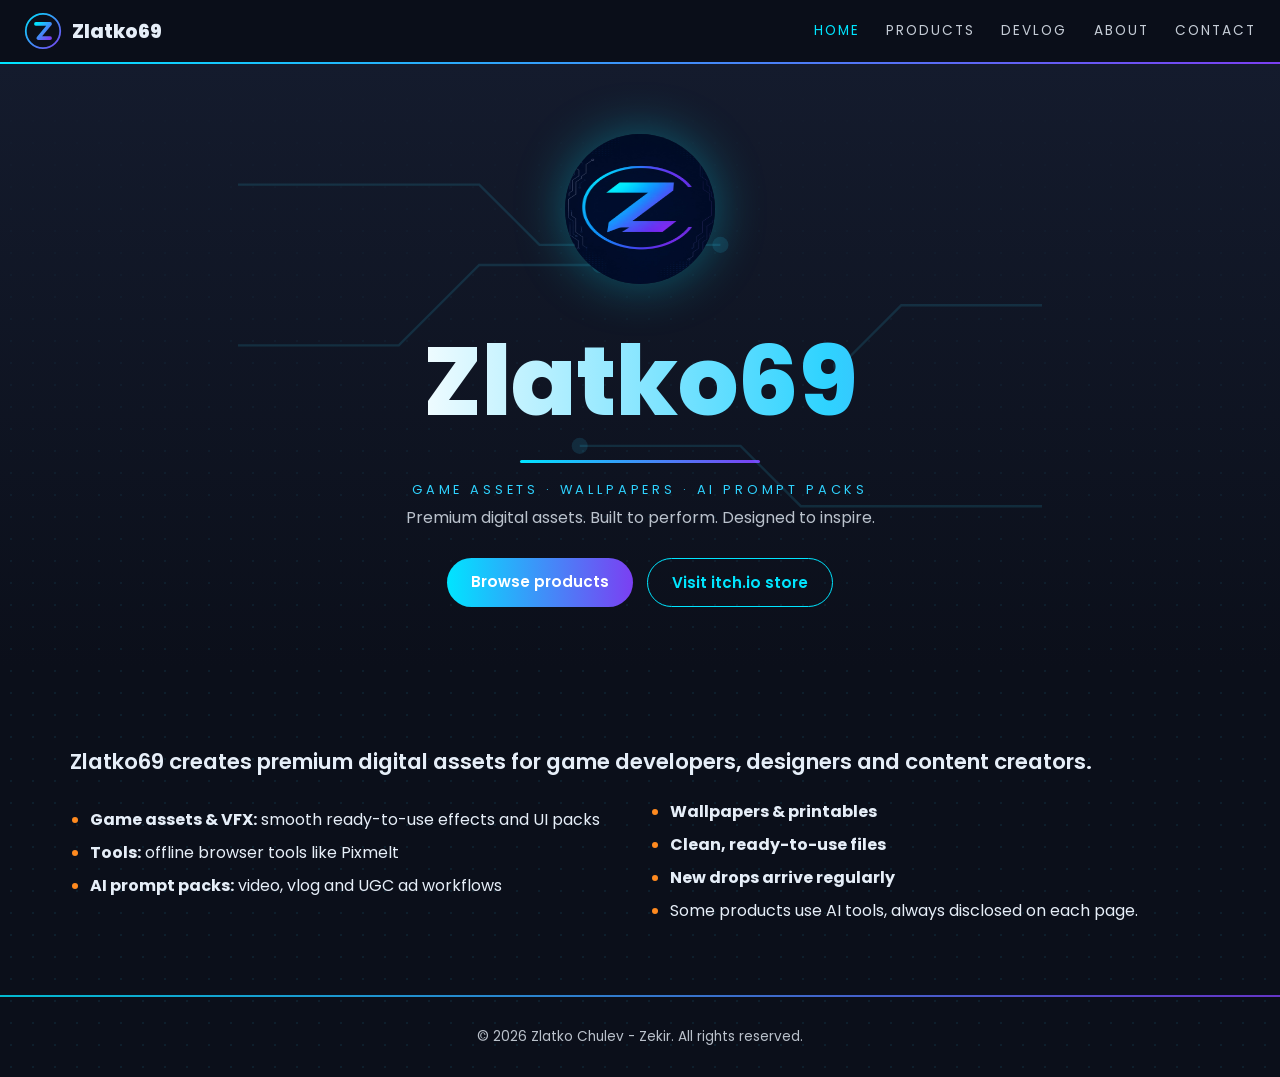
==== commit 5346603c: "Multi-page site: Home, Products, Devlog, About, Contact" ====
--- a/index.html
+++ b/index.html
@@ -1,16 +1,12 @@
-<!doctype html><html lang="en"><head><meta charset="utf-8"><meta name="viewport" content="width=device-width,initial-scale=1">
+<!doctype html><html lang="en"><head>
+<script>(function(){var m={"#products":"products.html","#featured":"products.html","#all":"products.html","#about":"about.html","#devlog":"devlog.html","#contact":"contact.html"};var t=m[location.hash];if(t)location.replace(t);})();</script><meta charset="utf-8"><meta name="viewport" content="width=device-width,initial-scale=1">
 <title>Zlatko69 · Game assets, wallpapers & AI prompt packs</title><meta name="description" content="Premium digital assets for game developers, designers and content creators.">
 <link rel="icon" href="assets/logo.svg" type="image/svg+xml"><link rel="preconnect" href="https://fonts.googleapis.com"><link href="https://fonts.googleapis.com/css2?family=Poppins:wght@400;600;800&display=swap" rel="stylesheet"><link rel="stylesheet" href="style.css"></head><body>
-<header class="top"><a href="#home" class="brand"><svg viewBox="0 0 64 64" class="logo" aria-label="Zlatko69 logo"><defs><linearGradient id="g" x1="0" y1="0" x2="1" y2="1"><stop offset="0" stop-color="#00E5FF"/><stop offset="1" stop-color="#7B3FF2"/></linearGradient></defs><circle cx="32" cy="32" r="29" fill="#0B0F1A" stroke="url(#g)" stroke-width="3"/><path d="M20 20h24L24 44h20" fill="none" stroke="url(#g)" stroke-width="6" stroke-linecap="round" stroke-linejoin="round"/></svg><span>Zlatko69</span></a><button class="burger" aria-label="Menu" onclick="document.body.classList.toggle('open')">☰</button>
-<nav onclick="document.body.classList.remove('open')"><a href="#home">Home</a><a href="#products">Products</a><a href="#devlog">Devlog</a><a href="#about">About</a><a href="#contact">Contact</a></nav></header>
+<header class="top"><a href="index.html" class="brand"><svg viewBox="0 0 64 64" class="logo" aria-label="Zlatko69 logo"><defs><linearGradient id="g" x1="0" y1="0" x2="1" y2="1"><stop offset="0" stop-color="#00E5FF"/><stop offset="1" stop-color="#7B3FF2"/></linearGradient></defs><circle cx="32" cy="32" r="29" fill="#0B0F1A" stroke="url(#g)" stroke-width="3"/><path d="M20 20h24L24 44h20" fill="none" stroke="url(#g)" stroke-width="6" stroke-linecap="round" stroke-linejoin="round"/></svg><span>Zlatko69</span></a><button class="burger" aria-label="Menu" onclick="document.body.classList.toggle('open')">☰</button><nav onclick="document.body.classList.remove('open')"><a href="index.html" class="active">Home</a><a href="products.html">Products</a><a href="devlog.html">Devlog</a><a href="about.html">About</a><a href="contact.html">Contact</a></nav></header>
 <main>
 <section id="home" class="hero"><svg class="circ" aria-hidden="true" viewBox="0 0 400 300"><g fill="none" stroke="currentColor" stroke-width="1.2"><path d="M0 60h120l30 30h90"/><path d="M0 140h80l40-40h60"/><path d="M400 220H280l-30-30h-80"/><path d="M400 120h-70l-30 30"/></g><g fill="currentColor"><circle cx="240" cy="90" r="4"/><circle cx="180" cy="100" r="4"/><circle cx="170" cy="190" r="4"/><circle cx="300" cy="150" r="4"/></g></svg><img src="assets/logo.jpg" class="biglogo" alt="Zlatko69 Z logo"><h1 class="word">Zlatko69</h1><div class="uline"></div>
 <p class="tag">GAME ASSETS · WALLPAPERS · AI PROMPT PACKS</p><p class="sub">Premium digital assets. Built to perform. Designed to inspire.</p>
-<div class="ctas"><a class="btn big" href="#products">Browse products</a><a class="btn ghost big" href="https://zlatko69.itch.io" target="_blank" rel="noopener">Visit itch.io store</a></div></section>
+<div class="ctas"><a class="btn big" href="products.html">Browse products</a><a class="btn ghost big" href="https://zlatko69.itch.io" target="_blank" rel="noopener">Visit itch.io store</a></div></section>
 <section class="intro wrap"><p class="lead">Zlatko69 creates premium digital assets for game developers, designers and content creators.</p><ul class="bul">
 <li><b>Game assets &amp; VFX:</b> smooth ready-to-use effects and UI packs</li><li><b>Tools:</b> offline browser tools like Pixmelt</li><li><b>AI prompt packs:</b> video, vlog and UGC ad workflows</li><li><b>Wallpapers &amp; printables</b></li><li><b>Clean, ready-to-use files</b></li><li><b>New drops arrive regularly</b></li><li>Some products use AI tools, always disclosed on each page.</li></ul></section>
-<section id="products" class="wrap"><h2 class="sec">Featured</h2><div class="grid feat"><a class="card" href="https://zlatko69.itch.io/smooth-vfx-godot4-vol2" target="_blank" rel="noopener"><img loading="lazy" src="https://img.itch.zone/aW1nLzMxMzY1Mjg5LnBuZw==/315x250%23c/1VStls.png" alt="Smooth VFX Pack for Godot 4 – Vol. 2 cover"><div class="cb"><h3>Smooth VFX Pack for Godot 4 – Vol. 2</h3><span class="btn">Get it on itch.io →</span></div></a><a class="card" href="https://zlatko69.itch.io/smooth-vfx-godot4" target="_blank" rel="noopener"><img loading="lazy" src="https://img.itch.zone/aW1nLzMxMzUxNzY2LnBuZw==/315x250%23c/MN4y9o.png" alt="Smooth VFX Pack for Godot 4 - 20 Customizable Effects cover"><div class="cb"><h3>Smooth VFX Pack for Godot 4 - 20 Customizable Effects</h3><span class="btn">Get it on itch.io →</span></div></a></div><h2 class="sec">All products</h2><h2 class="cat">Game assets, VFX & audio <small>8</small></h2><div class="grid"><a class="card" href="https://zlatko69.itch.io/blaze-frost-smooth-vfx-pack-8-effects-512px" target="_blank" rel="noopener"><img loading="lazy" src="https://img.itch.zone/aW1nLzMxMjUwMTM4LnBuZw==/315x250%23c/Tb8jk5.png" alt="Blaze &amp; Frost - Smooth VFX Pack (8 Effects, 512px) cover"><div class="cb"><h3>Blaze &amp; Frost - Smooth VFX Pack (8 Effects, 512px)</h3><span class="btn">Get it on itch.io →</span></div></a><a class="card" href="https://zlatko69.itch.io/neon-core-music-pack" target="_blank" rel="noopener"><img loading="lazy" src="https://img.itch.zone/aW1nLzMxMDM1MDI1LnBuZw==/315x250%23c/9cuQ3a.png" alt="NEON CORE – Hi-Tech Electronic Music Pack cover"><div class="cb"><h3>NEON CORE – Hi-Tech Electronic Music Pack</h3><span class="btn">Get it on itch.io →</span></div></a><a class="card" href="https://zlatko69.itch.io/christmas-flat-icons-177-vector-icons-free-pixel-pack" target="_blank" rel="noopener"><img loading="lazy" src="https://img.itch.zone/aW1nLzMxMDIwNTk4LnBuZw==/315x250%23c/bkjVUH.png" alt="Christmas Flat Icons: 177 Vector Icons + Free Pixel Pack cover"><div class="cb"><h3>Christmas Flat Icons: 177 Vector Icons + Free Pixel Pack</h3><span class="btn">Get it on itch.io →</span></div></a><a class="card" href="https://zlatko69.itch.io/christmas-pixel-pack-250-winter-icons-snow-tileset-particles" target="_blank" rel="noopener"><img loading="lazy" src="https://img.itch.zone/aW1nLzMxMDIwNjMyLnBuZw==/315x250%23c/RkkFMt.png" alt="Christmas Pixel Pack: 250+ Winter Icons, Snow Tileset &amp; Particles cover"><div class="cb"><h3>Christmas Pixel Pack: 250+ Winter Icons, Snow Tileset &amp; Particles</h3><span class="btn">Get it on itch.io →</span></div></a><a class="card" href="https://zlatko69.itch.io/neon-cyber-ui-480-cyberpunk-pixel-art-ui-icons" target="_blank" rel="noopener"><img loading="lazy" src="https://img.itch.zone/aW1nLzMxMDA1NTc5LnBuZw==/315x250%23c/cyrJwi.png" alt="Neon Cyber UI: 480+ Cyberpunk Pixel Art UI &amp; Icons cover"><div class="cb"><h3>Neon Cyber UI: 480+ Cyberpunk Pixel Art UI &amp; Icons</h3><span class="btn">Get it on itch.io →</span></div></a><a class="card" href="https://zlatko69.itch.io/spooky-halloween-sfx-pack-20-horror-sound-effects" target="_blank" rel="noopener"><img loading="lazy" src="https://img.itch.zone/aW1nLzMwOTg4NzEwLnBuZw==/315x250%23c/Dr7vm1.png" alt="Spooky Halloween SFX Pack: 60 Horror Sound Effects cover"><div class="cb"><h3>Spooky Halloween SFX Pack: 60 Horror Sound Effects</h3><span class="btn">Get it on itch.io →</span></div></a><a class="card" href="https://zlatko69.itch.io/wobbletex" target="_blank" rel="noopener"><img loading="lazy" src="https://img.itch.zone/aW1nLzMwNzM2Mzc5LnBuZw==/315x250%23c/XE7fvp.png" alt="Wobbletex – Retro Texture Kit cover"><div class="cb"><h3>Wobbletex – Retro Texture Kit</h3><span class="btn">Get it on itch.io →</span></div></a><a class="card" href="https://zlatko69.itch.io/candlecrypt-ui-dark-fantasy-pixel-ui-kit" target="_blank" rel="noopener"><img loading="lazy" src="https://img.itch.zone/aW1nLzMwNzE5NTQ5LnBuZw==/315x250%23c/Yg354%2B.png" alt="Candlecrypt UI: Dark Fantasy Pixel UI Kit cover"><div class="cb"><h3>Candlecrypt UI: Dark Fantasy Pixel UI Kit</h3><span class="btn">Get it on itch.io →</span></div></a></div><h2 class="cat">Tools <small>7</small></h2><div class="grid"><a class="card" href="https://zlatko69.itch.io/weather-time-of-day-director" target="_blank" rel="noopener"><img loading="lazy" src="assets/weather-time-director-cover.jpg" alt="Weather &amp; Time-of-Day Director cover"><div class="cb"><h3>Weather &amp; Time-of-Day Director</h3><p style="margin:0;font-size:.8rem;opacity:.85">Godot 4 addon: day cycle and weather (rain, snow, fog) with a demo village scene.</p><span class="btn">Get it on itch.io →</span></div></a><a class="card" href="https://zlatko69.itch.io/retro-32-bit-texture-studio" target="_blank" rel="noopener"><img loading="lazy" src="assets/retro-texture-studio-cover.jpg" alt="Retro 32-bit Texture Studio cover"><div class="cb"><h3>Retro 32-bit Texture Studio</h3><p style="margin:0;font-size:.8rem;opacity:.85">Photo to seamless retro textures: palettes, dithering, batch, Godot 4 + Blender material export. Windows and Linux.</p><span class="btn">Get it on itch.io →</span></div></a><a class="card" href="https://zlatko69.itch.io/voltblip" target="_blank" rel="noopener"><img loading="lazy" src="assets/voltblip-cover.png" alt="Voltblip cover"><div class="cb"><h3>Voltblip</h3><p style="margin:0;font-size:.8rem;opacity:.85">Retro 8-bit sound effect generator for Godot 4: presets, seeds, 4-layer mixer, 16-step sequencer, WAV + .tres export. Try it in your browser.</p><span class="btn">Get it on itch.io →</span></div></a><a class="card" href="https://zlatko69.itch.io/godot-map-forge" target="_blank" rel="noopener"><img loading="lazy" src="https://img.itch.zone/aW1nLzMxNjQyNDc2LnBuZw==/315x250%23c/9R8Ple.png" alt="Godot Map Forge: Normal, Height, AO &amp; Roughness Maps for Godot 4 cover"><div class="cb"><h3>Godot Map Forge: Normal, Height, AO &amp; Roughness Maps for Godot 4</h3><span class="btn">Get it on itch.io →</span></div></a><a class="card" href="https://zlatko69.itch.io/pixmelt" target="_blank" rel="noopener"><img loading="lazy" src="https://img.itch.zone/aW1nLzMxMzA1NTAyLnBuZw==/315x250%23c/pW2EMv.png" alt="Pixmelt: Photo to Pixel Art Tool (Offline, Browser) cover"><div class="cb"><h3>Pixmelt: Photo to Pixel Art Tool (Offline, Browser)</h3><span class="btn">Get it on itch.io →</span></div></a><a class="card" href="https://zlatko69.itch.io/effectdeck" target="_blank" rel="noopener"><img loading="lazy" src="https://img.itch.zone/aW1nLzMxMTM3ODc3LnBuZw==/315x250%23c/o8K4xB.png" alt="EffectDeck - Effects Stack for Aseprite cover"><div class="cb"><h3>EffectDeck - Effects Stack for Aseprite</h3><span class="btn">Get it on itch.io →</span></div></a><a class="card" href="https://zlatko69.itch.io/tagpress" target="_blank" rel="noopener"><img loading="lazy" src="https://img.itch.zone/aW1nLzMxMTI2ODIwLnBuZw==/315x250%23c/C%2B9RFh.png" alt="TagPress - Sheet Exporter for Aseprite cover"><div class="cb"><h3>TagPress - Sheet Exporter for Aseprite</h3><span class="btn">Get it on itch.io →</span></div></a></div><h2 class="cat">AI prompt packs <small>8</small></h2><div class="grid"><a class="card" href="https://zlatko69.itch.io/frame-to-feed-christmas-edition" target="_blank" rel="noopener"><img loading="lazy" src="assets/frame-to-feed-christmas-cover.png" alt="Frame to Feed Christmas Edition cover"><div class="cb"><h3>Frame to Feed Christmas Edition</h3><p style="margin:0;font-size:.8rem;opacity:.85">25 Christmas image-to-video product-ad workflows for Kling 4.0.</p><span class="btn">Get it on itch.io →</span></div></a><a class="card" href="https://zlatko69.itch.io/cosy-christmas-family-photo-prompts" target="_blank" rel="noopener"><img loading="lazy" src="https://img.itch.zone/aW1nLzMxNzI1NTc3LmpwZw==/315x250%23c/bNra%2Fj.jpg" alt="Cosy Christmas Family Photo Prompts for Nano Banana 2.1 cover"><div class="cb"><h3>Cosy Christmas Family Photo Prompts for Nano Banana 2.1</h3><p style="margin:0;font-size:.8rem;opacity:.85">36 copy-paste prompts for cosy Christmas family photos in Nano Banana 2.1, with reference-edit versions.</p><span class="btn">Get it on itch.io →</span></div></a><a class="card" href="https://itch.io/s/214232/persona-to-post-vol-1-vol-2-bundle" target="_blank" rel="noopener"><img loading="lazy" src="assets/persona-to-post-bundle.png" alt="Persona to Post Vol. 1 + Vol. 2 Bundle cover"><div class="cb"><h3>Persona to Post Vol. 1 + Vol. 2 Bundle</h3><span class="btn">Get it on itch.io →</span></div></a><a class="card" href="https://zlatko69.itch.io/persona-to-post-vol2" target="_blank" rel="noopener"><img loading="lazy" src="https://img.itch.zone/aW1nLzMxMzQzNDI5LnBuZw==/315x250%23c/jbbvLb.png" alt="Persona to Post Vol. 2: 25 New AI Influencer &amp; Vlog Prompt Sets (Seedance 2.5 + Kling 4.0) cover"><div class="cb"><h3>Persona to Post Vol. 2: 25 New AI Influencer &amp; Vlog Prompt Sets (Seedance 2.5 + Kling 4.0)</h3><span class="btn">Get it on itch.io →</span></div></a><a class="card" href="https://zlatko69.itch.io/persona-to-post-ai-influencer-vlog-prompt-pack-25-seedance-25-workflows" target="_blank" rel="noopener"><img loading="lazy" src="https://img.itch.zone/aW1nLzMwNjkxOTEyLnBuZw==/315x250%23c/%2FoDxPD.png" alt="Persona to Post: AI Influencer &amp; Vlog Prompt Pack (25 Seedance 2.5 Workflows) cover"><div class="cb"><h3>Persona to Post: AI Influencer &amp; Vlog Prompt Pack (25 Seedance 2.5 Workflows)</h3><span class="btn">Get it on itch.io →</span></div></a><a class="card" href="https://zlatko69.itch.io/frame-to-feed-vol-2-kling-40-ai-ugc-video-ad-prompt-pack-25-image-to-video-workf" target="_blank" rel="noopener"><img loading="lazy" src="https://img.itch.zone/aW1nLzMxMjUxOTcyLnBuZw==/315x250%23c/WSbGHp.png" alt="Frame to Feed Vol. 2: Kling 4.0 AI UGC Video Ad Prompt Pack (25 Image-to-Video Workflows) cover"><div class="cb"><h3>Frame to Feed Vol. 2: Kling 4.0 AI UGC Video Ad Prompt Pack (25 Image-to-Video Workflows)</h3><span class="btn">Get it on itch.io →</span></div></a><a class="card" href="https://zlatko69.itch.io/frame-to-feed-ai-ugc-video-ad-prompt-pack-25-image-to-video-workflows" target="_blank" rel="noopener"><img loading="lazy" src="https://img.itch.zone/aW1nLzMwNjU2NjMzLnBuZw==/315x250%23c/dffecU.png" alt="Frame to Feed: AI UGC Video Ad Prompt Pack (25 Image-to-Video Workflows) cover"><div class="cb"><h3>Frame to Feed: AI UGC Video Ad Prompt Pack (25 Image-to-Video Workflows)</h3><span class="btn">Get it on itch.io →</span></div></a><a class="card" href="https://zlatko69.itch.io/tailor-made-ai-cv-cover-letter-prompt-kit-ats-friendly" target="_blank" rel="noopener"><img loading="lazy" src="https://img.itch.zone/aW1nLzMwNjk3OTUxLnBuZw==/315x250%23c/dBWyY3.png" alt="Tailor-Made: AI CV &amp; Cover Letter Prompt Kit (ATS-Friendly) cover"><div class="cb"><h3>Tailor-Made: AI CV &amp; Cover Letter Prompt Kit (ATS-Friendly)</h3><span class="btn">Get it on itch.io →</span></div></a></div><h2 class="cat">Wallpapers, printables & guides <small>12</small></h2><div class="grid"><a class="card" href="https://zlatko69.itch.io/halloween-world" target="_blank" rel="noopener"><img loading="lazy" src="https://img.itch.zone/aW1nLzMwNjYyNDM3LnBuZw==/315x250%23c/rr4KGb.png" alt="Halloween World cover"><div class="cb"><h3>Halloween World</h3><span class="btn">Get it on itch.io →</span></div></a><a class="card" href="https://zlatko69.itch.io/1000-cheat-codes-ps1-ps2-sega-mega-drive-unofficial-retro-guide" target="_blank" rel="noopener"><img loading="lazy" src="https://img.itch.zone/aW1nLzMwNjU3ODYzLnBuZw==/315x250%23cb/%2F8fedk.png" alt="1000 Cheat Codes: PS1 • PS2 • Sega Mega Drive (Unofficial Retro Guide) cover"><div class="cb"><h3>1000 Cheat Codes: PS1 • PS2 • Sega Mega Drive (Unofficial Retro Guide)</h3><span class="btn">Get it on itch.io →</span></div></a><a class="card" href="https://zlatko69.itch.io/gothic-halloween-tarot-printable-78-card-deck-guidebook" target="_blank" rel="noopener"><img loading="lazy" src="https://img.itch.zone/aW1nLzMwNzI4OTYxLnBuZw==/315x250%23cb/deAnpv.png" alt="Gothic Halloween Tarot: Printable 78-Card Deck + Guidebook cover"><div class="cb"><h3>Gothic Halloween Tarot: Printable 78-Card Deck + Guidebook</h3><span class="btn">Get it on itch.io →</span></div></a><a class="card" href="https://zlatko69.itch.io/printables-sampler" target="_blank" rel="noopener"><img loading="lazy" src="https://img.itch.zone/aW1nLzMwNzMyMTQ3LnBuZw==/315x250%23c/PoAb4P.png" alt="Zlatko69 Printables Sampler: Free Tarot Cards + Star Posters cover"><div class="cb"><h3>Zlatko69 Printables Sampler: Free Tarot Cards + Star Posters</h3><span class="btn">Get it on itch.io →</span></div></a><a class="card" href="https://zlatko69.itch.io/iconic-night-skies-10-printable-star-map-art-posters" target="_blank" rel="noopener"><img loading="lazy" src="https://img.itch.zone/aW1nLzMwNzMwNDMzLnBuZw==/315x250%23c/VzTR9M.png" alt="Iconic Night Skies: 10 Printable Star Map Art Posters cover"><div class="cb"><h3>Iconic Night Skies: 10 Printable Star Map Art Posters</h3><span class="btn">Get it on itch.io →</span></div></a><a class="card" href="https://zlatko69.itch.io/12-zodiac-constellations-printable-star-art-posters-navy" target="_blank" rel="noopener"><img loading="lazy" src="https://img.itch.zone/aW1nLzMwNzMwMDY0LnBuZw==/315x250%23c/KX1X5x.png" alt="12 Zodiac Constellations: Printable Star Art Posters (Navy) cover"><div class="cb"><h3>12 Zodiac Constellations: Printable Star Art Posters (Navy)</h3><span class="btn">Get it on itch.io →</span></div></a><a class="card" href="https://zlatko69.itch.io/halloween-nightmares-16-horror-wallpapers-phone-pc" target="_blank" rel="noopener"><img loading="lazy" src="https://img.itch.zone/aW1nLzMwNjYzOTE1LnBuZw==/315x250%23c/fcd0uO.png" alt="Halloween Nightmares — 16 Horror Wallpapers (Phone + PC) cover"><div class="cb"><h3>Halloween Nightmares — 16 Horror Wallpapers (Phone + PC)</h3><span class="btn">Get it on itch.io →</span></div></a><a class="card" href="https://zlatko69.itch.io/halloween-mega-design-bundle-500-plus-spooky-halloween-designs-for-creators" target="_blank" rel="noopener"><img loading="lazy" src="https://img.itch.zone/aW1nLzMwNTY3NjMyLnBuZw==/315x250%23c/4WQDkS.png" alt="HALLOWEEN MEGA DESIGN BUNDLE - 500+ Premium Designs (1000+ Files Inside) cover"><div class="cb"><h3>HALLOWEEN MEGA DESIGN BUNDLE - 500+ Premium Designs (1000+ Files Inside)</h3><span class="btn">Get it on itch.io →</span></div></a><a class="card" href="https://zlatko69.itch.io/spooky-crew-halloween-2026-wallpapers" target="_blank" rel="noopener"><img loading="lazy" src="https://img.itch.zone/aW1nLzMwNDMyMTY4LnBuZw==/315x250%23c/dgQArt.png" alt="Spooky Crew — Halloween 2026 Wallpapers cover"><div class="cb"><h3>Spooky Crew — Halloween 2026 Wallpapers</h3><span class="btn">Get it on itch.io →</span></div></a><a class="card" href="https://zlatko69.itch.io/cuteskull-metropolis-halloween-wallpapers" target="_blank" rel="noopener"><img loading="lazy" src="https://img.itch.zone/aW1nLzMwMDgxMzM0LmpwZw==/315x250%23c/8N0M0Y.jpg" alt="CuteSkull — Metropolis Halloween Wallpapers cover"><div class="cb"><h3>CuteSkull — Metropolis Halloween Wallpapers</h3><span class="btn">Get it on itch.io →</span></div></a><a class="card" href="https://zlatko69.itch.io/void-bloom-deep-space-wallpapers" target="_blank" rel="noopener"><img loading="lazy" src="https://img.itch.zone/aW1nLzI5OTgzNDczLnBuZw==/315x250%23c/sMD18X.png" alt="Void Bloom — Deep Space Wallpapers cover"><div class="cb"><h3>Void Bloom — Deep Space Wallpapers</h3><span class="btn">Get it on itch.io →</span></div></a><a class="card" href="https://zlatko69.itch.io/neon-rain-matrix" target="_blank" rel="noopener"><img loading="lazy" src="https://img.itch.zone/aW1nLzI5OTY2MzQ3LnBuZw==/315x250%23c/cqkcoX.png" alt="Neon Rain - Matrix Phone Wallpapers cover"><div class="cb"><h3>Neon Rain - Matrix Phone Wallpapers</h3><span class="btn">Get it on itch.io →</span></div></a></div><h2 class="cat">Games <small>6</small></h2><div class="grid"><a class="card" href="https://zlatko69.itch.io/spot-the-scam-crypto-edition" target="_blank" rel="noopener"><img loading="lazy" src="https://img.itch.zone/aW1nLzMxMDkyNTE5LnBuZw==/315x250%23c/VJkyx4.png" alt="Spot the Scam: Crypto Edition cover"><div class="cb"><h3>Spot the Scam: Crypto Edition</h3><span class="btn">Get it on itch.io →</span></div></a><a class="card" href="https://zlatko69.itch.io/brassbolt-brawl" target="_blank" rel="noopener"><img loading="lazy" src="https://img.itch.zone/aW1nLzMxMDc3NjcxLnBuZw==/315x250%23c/Y4SVVN.png" alt="Brassbolt Brawl cover"><div class="cb"><h3>Brassbolt Brawl</h3><span class="btn">Get it on itch.io →</span></div></a><a class="card" href="https://zlatko69.itch.io/turret-defense-idle" target="_blank" rel="noopener"><img loading="lazy" src="https://img.itch.zone/aW1nLzMxMDMwMjIyLnBuZw==/315x250%23c/9bsjT6.png" alt="Turret Defense Idle v1.4 cover"><div class="cb"><h3>Turret Defense Idle v1.4</h3><span class="btn">Get it on itch.io →</span></div></a><a class="card" href="https://zlatko69.itch.io/the-lamplit-correspondence-a-solo-letter-writing-game" target="_blank" rel="noopener"><img loading="lazy" src="https://img.itch.zone/aW1nLzMxMDA5MjQzLnBuZw==/315x250%23cb/yhEvyf.png" alt="The Lamplit Correspondence: A Solo Letter-Writing Game cover"><div class="cb"><h3>The Lamplit Correspondence: A Solo Letter-Writing Game</h3><span class="btn">Get it on itch.io →</span></div></a><a class="card" href="https://zlatko69.itch.io/storm-beacon" target="_blank" rel="noopener"><img loading="lazy" src="https://img.itch.zone/aW1nLzMwNzM2NjU3LnBuZw==/315x250%23c/odn0Pq.png" alt="Stormbeacon: Night Mail cover"><div class="cb"><h3>Stormbeacon: Night Mail</h3><span class="btn">Get it on itch.io →</span></div></a><a class="card" href="https://zlatko69.itch.io/candlecrypt-the-last-candle" target="_blank" rel="noopener"><img loading="lazy" src="https://img.itch.zone/aW1nLzMwNzI1NTA1LnBuZw==/315x250%23c/zKE5Xl.png" alt="Candlecrypt: The Last Candle cover"><div class="cb"><h3>Candlecrypt: The Last Candle</h3><span class="btn">Get it on itch.io →</span></div></a></div></section>
-<section id="devlog" class="wrap"><h2 class="sec">Devlog</h2><div class="grid"><a class="card dl" href="https://zlatko69.itch.io/smooth-vfx-godot4-vol2/devlog/1729754/smooth-vfx-for-godot-4-vol-2-is-out-20-new-customizable-2d-effects" target="_blank" rel="noopener"><img src="https://img.itch.zone/aW1nLzMxMzY1Mjg5LnBuZw==/315x250%23c/1VStls.png" alt=""><div class="cb"><h3>Smooth VFX for Godot 4 Vol. 2 is out: 20 new customizable 2D effects</h3><span class="btn">Read on itch.io →</span></div></a></div></section>
-<section id="about" class="wrap"><h2 class="sec">About</h2><p class="txt">Zlatko69 is the creator brand of Zlatko Chulev - Zekir. On itch.io I publish game assets and VFX packs, small tools, AI prompt packs, wallpapers, printables and a few small games. Every product is sold and delivered through itch.io.</p></section>
-<section id="contact" class="wrap"><h2 class="sec">Contact</h2><div class="soc"><a class="btn big" href="https://zlatko69.itch.io" target="_blank" rel="noopener">itch.io · zlatko69</a><a class="btn ghost big" href="https://x.com/zlatko_69" target="_blank" rel="noopener">X · @zlatko_69</a><a class="btn ghost big" href="https://www.facebook.com/zlatkochulev.69" target="_blank" rel="noopener">Facebook · zlatkochulev.69</a></div><div class="soc"><a class="btn ghost big" href="mailto:zlatko.chulev@mail.grokbot.com">✉ zlatko.chulev@mail.grokbot.com</a><a class="btn ghost big" href="mailto:zlatkochulev@protonmail.com">✉ zlatkochulev@protonmail.com</a></div></section>
 </main><footer>© 2026 Zlatko Chulev - Zekir. All rights reserved.</footer></body></html>
--- a/style.css
+++ b/style.css
@@ -24,3 +24,5 @@
 .feat .card{border-color:var(--o)}.txt{max-width:760px;line-height:1.7}
 footer{text-align:center;padding:30px;border-top:2px solid;border-image:var(--g) 1;font-size:.85rem;opacity:.8}
 @media(max-width:760px){.burger{display:block}nav{display:none;position:absolute;top:100%;left:0;right:0;flex-direction:column;gap:0;background:var(--bg)}nav a{padding:14px 24px;border-bottom:1px solid rgba(47,211,255,.15)}.open nav{display:flex}.bul{columns:1}.wrap{padding:40px 16px}.grid,.feat{grid-template-columns:1fr 1fr;gap:12px}.feat{grid-template-columns:1fr}.cb h3{font-size:.8rem}}
+
+nav a.active{color:var(--c);opacity:1}
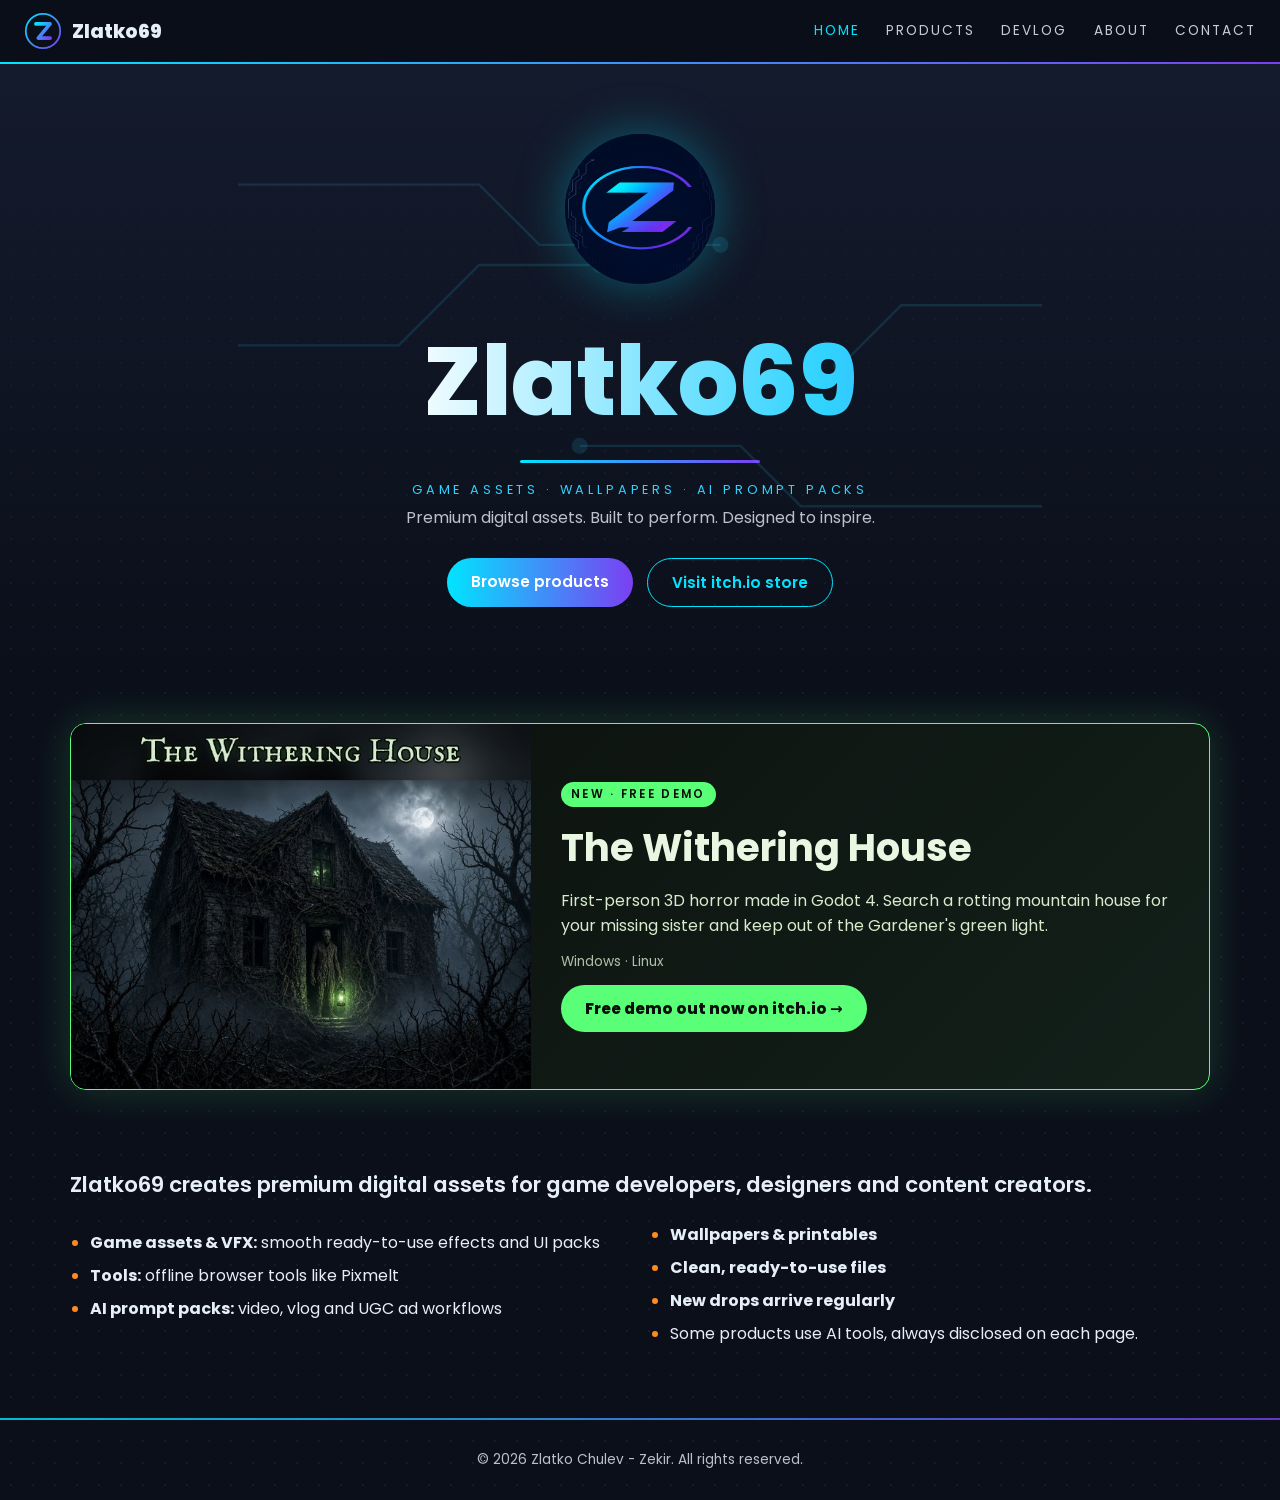
==== commit ab0f56bf: "Promote The Withering House free demo (home + products promo, Games card)" ====
--- a/index.html
+++ b/index.html
@@ -7,6 +7,7 @@
 <section id="home" class="hero"><svg class="circ" aria-hidden="true" viewBox="0 0 400 300"><g fill="none" stroke="currentColor" stroke-width="1.2"><path d="M0 60h120l30 30h90"/><path d="M0 140h80l40-40h60"/><path d="M400 220H280l-30-30h-80"/><path d="M400 120h-70l-30 30"/></g><g fill="currentColor"><circle cx="240" cy="90" r="4"/><circle cx="180" cy="100" r="4"/><circle cx="170" cy="190" r="4"/><circle cx="300" cy="150" r="4"/></g></svg><img src="assets/logo.jpg" class="biglogo" alt="Zlatko69 Z logo"><h1 class="word">Zlatko69</h1><div class="uline"></div>
 <p class="tag">GAME ASSETS · WALLPAPERS · AI PROMPT PACKS</p><p class="sub">Premium digital assets. Built to perform. Designed to inspire.</p>
 <div class="ctas"><a class="btn big" href="products.html">Browse products</a><a class="btn ghost big" href="https://zlatko69.itch.io" target="_blank" rel="noopener">Visit itch.io store</a></div></section>
+<section class="wrap promo-wrap" id="withering-house-demo"><a class="promo" href="https://zlatko69.itch.io/the-withering-house" target="_blank" rel="noopener"><img src="assets/the-withering-house-cover.jpg" alt="The Withering House cover"><div class="pb"><span class="pill">NEW · FREE DEMO</span><h2>The Withering House</h2><p>First-person 3D horror made in Godot 4. Search a rotting mountain house for your missing sister and keep out of the Gardener&#39;s green light.</p><p class="plat">Windows · Linux</p><span class="btn big">Free demo out now on itch.io →</span></div></a></section>
 <section class="intro wrap"><p class="lead">Zlatko69 creates premium digital assets for game developers, designers and content creators.</p><ul class="bul">
 <li><b>Game assets &amp; VFX:</b> smooth ready-to-use effects and UI packs</li><li><b>Tools:</b> offline browser tools like Pixmelt</li><li><b>AI prompt packs:</b> video, vlog and UGC ad workflows</li><li><b>Wallpapers &amp; printables</b></li><li><b>Clean, ready-to-use files</b></li><li><b>New drops arrive regularly</b></li><li>Some products use AI tools, always disclosed on each page.</li></ul></section>
 </main><footer>© 2026 Zlatko Chulev - Zekir. All rights reserved.</footer></body></html>
--- a/style.css
+++ b/style.css
@@ -26,3 +26,11 @@
 @media(max-width:760px){.burger{display:block}nav{display:none;position:absolute;top:100%;left:0;right:0;flex-direction:column;gap:0;background:var(--bg)}nav a{padding:14px 24px;border-bottom:1px solid rgba(47,211,255,.15)}.open nav{display:flex}.bul{columns:1}.wrap{padding:40px 16px}.grid,.feat{grid-template-columns:1fr 1fr;gap:12px}.feat{grid-template-columns:1fr}.cb h3{font-size:.8rem}}
 
 nav a.active{color:var(--c);opacity:1}
+
+/* The Withering House free demo promo */
+.promo-wrap{padding-bottom:0}.promo{display:flex;align-items:stretch;gap:0;background:linear-gradient(135deg,#0B0F0C,#13201A);border:1px solid #5AFF78;border-radius:16px;overflow:hidden;box-shadow:0 0 40px rgba(90,255,120,.18);transition:.2s}
+.promo:hover{transform:translateY(-3px);box-shadow:0 0 55px rgba(90,255,120,.3)}.promo img{width:min(46%,460px);aspect-ratio:630/500;object-fit:cover;display:block;flex:none}
+.pb{padding:26px 30px;display:flex;flex-direction:column;justify-content:center;gap:12px;color:#D7EBCD}.pb h2{margin:0;font-size:clamp(1.6rem,3.4vw,2.4rem);color:#E9F7E2}.pb p{margin:0;line-height:1.6}
+.pill{align-self:flex-start;font-size:.72rem;font-weight:600;letter-spacing:.2em;color:#0B0F0C;background:#5AFF78;padding:4px 10px;border-radius:20px}.plat{font-size:.85rem;opacity:.8}
+.promo .btn.big{align-self:flex-start;background:#5AFF78;color:#0B0F0C;font-weight:800}
+@media(max-width:760px){.promo{flex-direction:column}.promo img{width:100%}.pb{padding:18px}.promo .btn.big{align-self:stretch;text-align:center}}
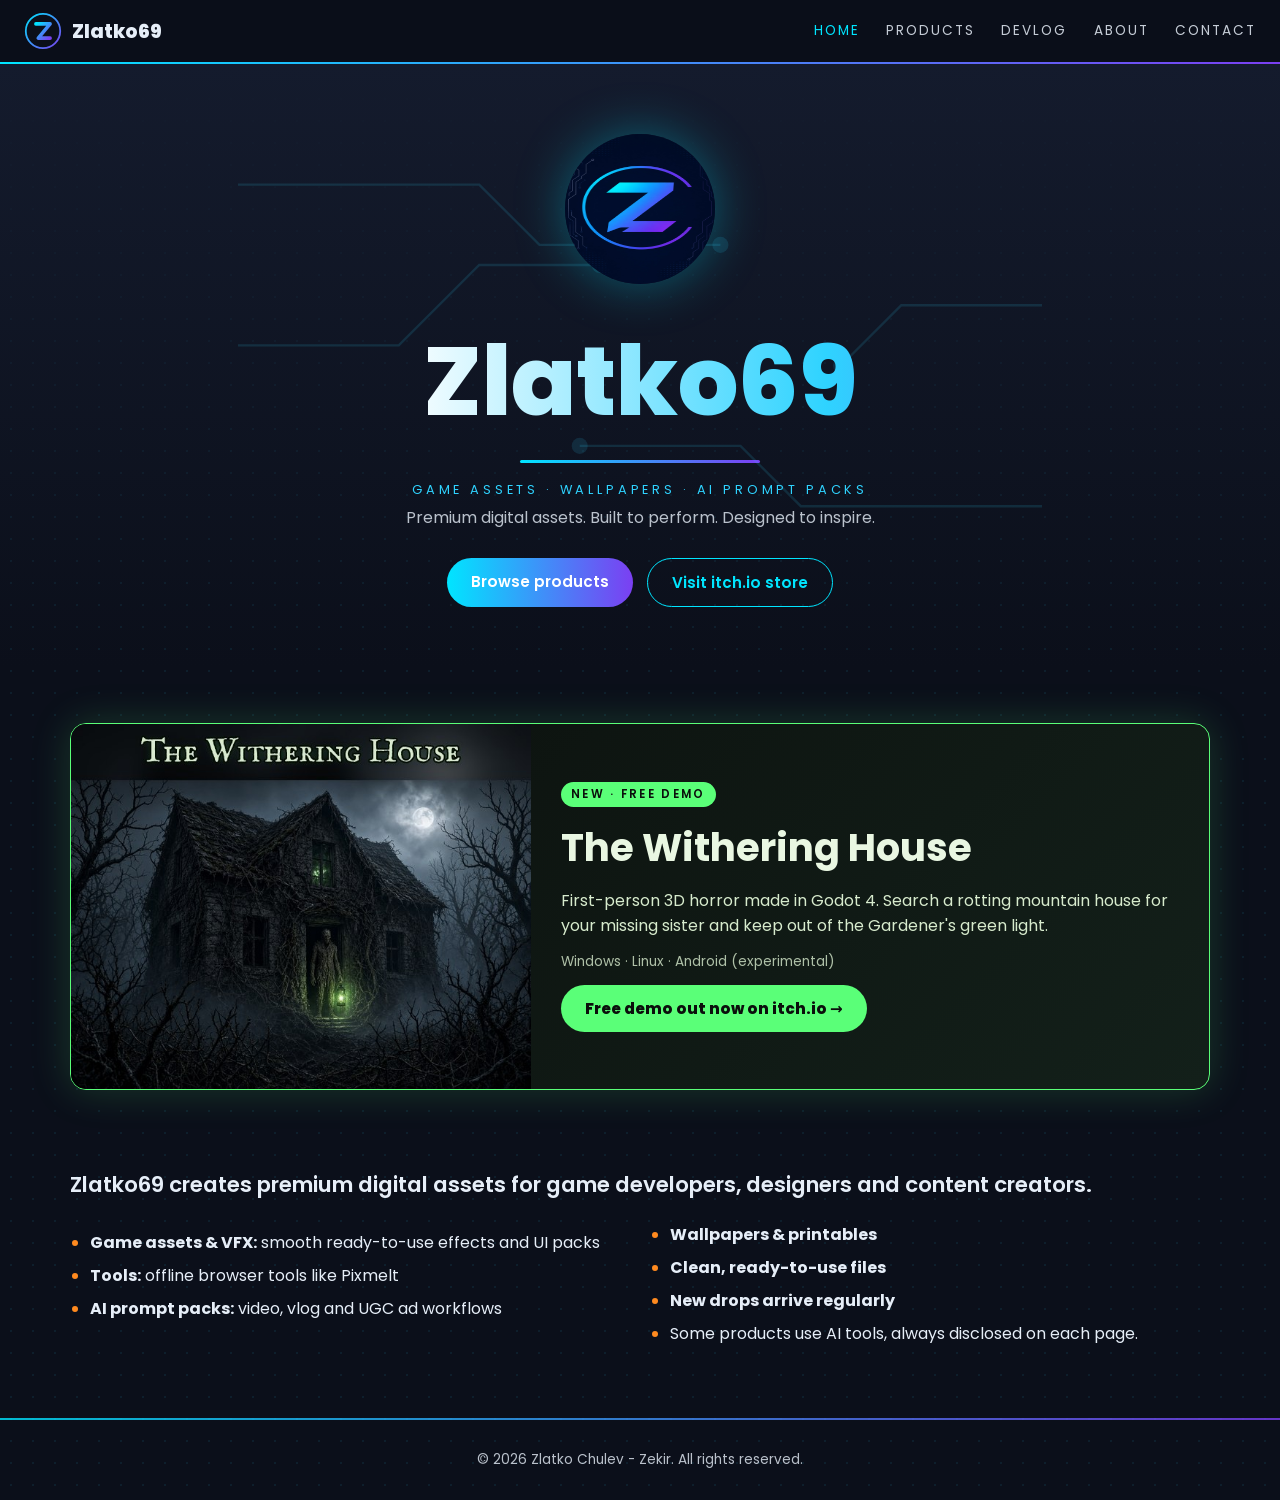
==== commit 6dfea880: "Withering House promo: add Android (experimental)" ====
--- a/index.html
+++ b/index.html
@@ -7,7 +7,7 @@
 <section id="home" class="hero"><svg class="circ" aria-hidden="true" viewBox="0 0 400 300"><g fill="none" stroke="currentColor" stroke-width="1.2"><path d="M0 60h120l30 30h90"/><path d="M0 140h80l40-40h60"/><path d="M400 220H280l-30-30h-80"/><path d="M400 120h-70l-30 30"/></g><g fill="currentColor"><circle cx="240" cy="90" r="4"/><circle cx="180" cy="100" r="4"/><circle cx="170" cy="190" r="4"/><circle cx="300" cy="150" r="4"/></g></svg><img src="assets/logo.jpg" class="biglogo" alt="Zlatko69 Z logo"><h1 class="word">Zlatko69</h1><div class="uline"></div>
 <p class="tag">GAME ASSETS · WALLPAPERS · AI PROMPT PACKS</p><p class="sub">Premium digital assets. Built to perform. Designed to inspire.</p>
 <div class="ctas"><a class="btn big" href="products.html">Browse products</a><a class="btn ghost big" href="https://zlatko69.itch.io" target="_blank" rel="noopener">Visit itch.io store</a></div></section>
-<section class="wrap promo-wrap" id="withering-house-demo"><a class="promo" href="https://zlatko69.itch.io/the-withering-house" target="_blank" rel="noopener"><img src="assets/the-withering-house-cover.jpg" alt="The Withering House cover"><div class="pb"><span class="pill">NEW · FREE DEMO</span><h2>The Withering House</h2><p>First-person 3D horror made in Godot 4. Search a rotting mountain house for your missing sister and keep out of the Gardener&#39;s green light.</p><p class="plat">Windows · Linux</p><span class="btn big">Free demo out now on itch.io →</span></div></a></section>
+<section class="wrap promo-wrap" id="withering-house-demo"><a class="promo" href="https://zlatko69.itch.io/the-withering-house" target="_blank" rel="noopener"><img src="assets/the-withering-house-cover.jpg" alt="The Withering House cover"><div class="pb"><span class="pill">NEW · FREE DEMO</span><h2>The Withering House</h2><p>First-person 3D horror made in Godot 4. Search a rotting mountain house for your missing sister and keep out of the Gardener&#39;s green light.</p><p class="plat">Windows · Linux · Android (experimental)</p><span class="btn big">Free demo out now on itch.io →</span></div></a></section>
 <section class="intro wrap"><p class="lead">Zlatko69 creates premium digital assets for game developers, designers and content creators.</p><ul class="bul">
 <li><b>Game assets &amp; VFX:</b> smooth ready-to-use effects and UI packs</li><li><b>Tools:</b> offline browser tools like Pixmelt</li><li><b>AI prompt packs:</b> video, vlog and UGC ad workflows</li><li><b>Wallpapers &amp; printables</b></li><li><b>Clean, ready-to-use files</b></li><li><b>New drops arrive regularly</b></li><li>Some products use AI tools, always disclosed on each page.</li></ul></section>
 </main><footer>© 2026 Zlatko Chulev - Zekir. All rights reserved.</footer></body></html>
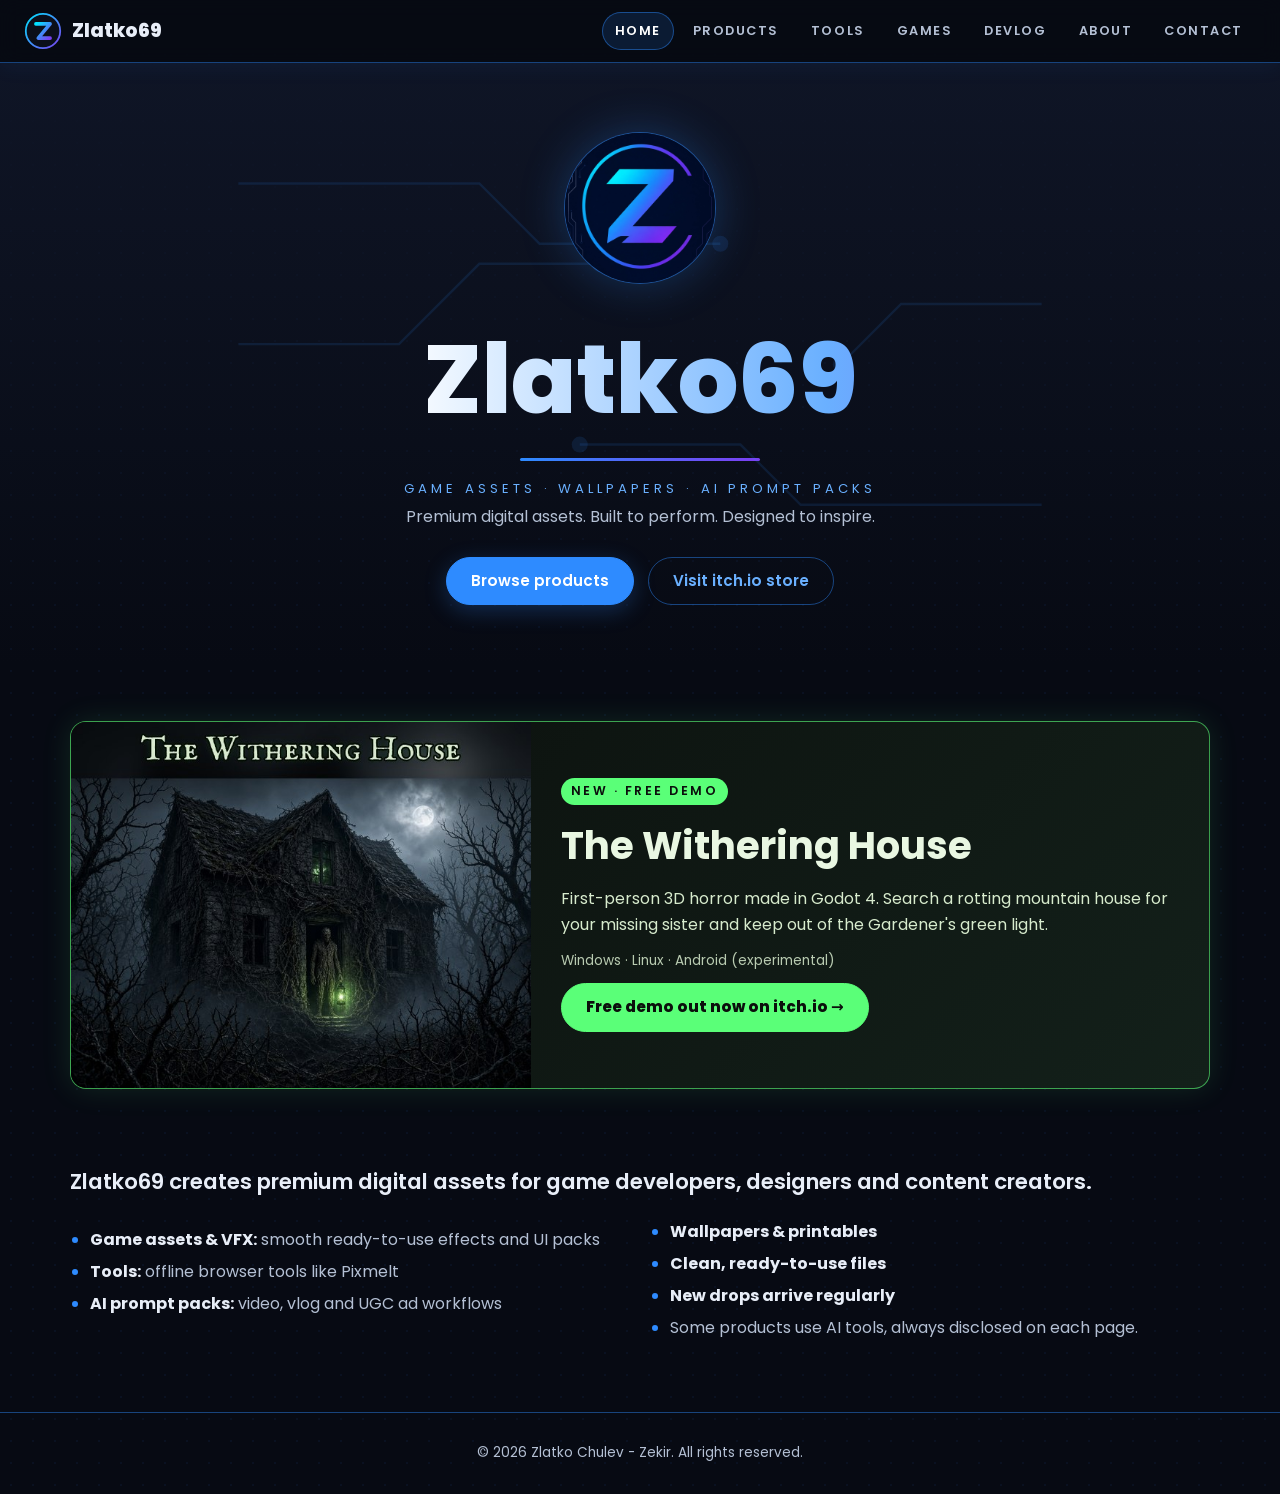
==== commit 34bee8fe: "Seven-page navigation: Tools and Games pages, shared nav.js burger menu, 720px breakpoint, 320px fix" ====
--- a/index.html
+++ b/index.html
@@ -1,8 +1,8 @@
 <!doctype html><html lang="en"><head>
-<script>(function(){var m={"#products":"products.html","#featured":"products.html","#all":"products.html","#about":"about.html","#devlog":"devlog.html","#contact":"contact.html"};var t=m[location.hash];if(t)location.replace(t);})();</script><meta charset="utf-8"><meta name="viewport" content="width=device-width,initial-scale=1">
+<script>(function(){var m={"#products":"products.html","#featured":"products.html","#all":"products.html","#about":"about.html","#devlog":"devlog.html","#contact":"contact.html","#tools":"tools.html","#games":"games.html"};var t=m[location.hash];if(t)location.replace(t);})();</script><meta charset="utf-8"><meta name="viewport" content="width=device-width,initial-scale=1">
 <title>Zlatko69 · Game assets, wallpapers & AI prompt packs</title><meta name="description" content="Premium digital assets for game developers, designers and content creators.">
-<link rel="icon" href="assets/logo.svg" type="image/svg+xml"><link rel="preconnect" href="https://fonts.googleapis.com"><link href="https://fonts.googleapis.com/css2?family=Poppins:wght@400;600;800&display=swap" rel="stylesheet"><link rel="stylesheet" href="style.css"></head><body>
-<header class="top"><a href="index.html" class="brand"><svg viewBox="0 0 64 64" class="logo" aria-label="Zlatko69 logo"><defs><linearGradient id="g" x1="0" y1="0" x2="1" y2="1"><stop offset="0" stop-color="#00E5FF"/><stop offset="1" stop-color="#7B3FF2"/></linearGradient></defs><circle cx="32" cy="32" r="29" fill="#0B0F1A" stroke="url(#g)" stroke-width="3"/><path d="M20 20h24L24 44h20" fill="none" stroke="url(#g)" stroke-width="6" stroke-linecap="round" stroke-linejoin="round"/></svg><span>Zlatko69</span></a><button class="burger" aria-label="Menu" onclick="document.body.classList.toggle('open')">☰</button><nav onclick="document.body.classList.remove('open')"><a href="index.html" class="active">Home</a><a href="products.html">Products</a><a href="devlog.html">Devlog</a><a href="about.html">About</a><a href="contact.html">Contact</a></nav></header>
+<link rel="icon" href="assets/logo.svg" type="image/svg+xml"><link rel="preconnect" href="https://fonts.googleapis.com"><link href="https://fonts.googleapis.com/css2?family=Poppins:wght@400;600;800&display=swap" rel="stylesheet"><link rel="stylesheet" href="style.css"><script src="nav.js" defer></script></head><body>
+<header class="top"><a href="index.html" class="brand"><svg viewBox="0 0 64 64" class="logo" aria-label="Zlatko69 logo"><defs><linearGradient id="g" x1="0" y1="0" x2="1" y2="1"><stop offset="0" stop-color="#00E5FF"/><stop offset="1" stop-color="#7B3FF2"/></linearGradient></defs><circle cx="32" cy="32" r="29" fill="#0B0F1A" stroke="url(#g)" stroke-width="3"/><path d="M20 20h24L24 44h20" fill="none" stroke="url(#g)" stroke-width="6" stroke-linecap="round" stroke-linejoin="round"/></svg><span>Zlatko69</span></a><button class="burger" type="button" aria-label="Open menu" aria-expanded="false" aria-controls="site-nav">☰</button><nav id="site-nav" aria-label="Main navigation"><a href="index.html" class="active" aria-current="page">Home</a><a href="products.html">Products</a><a href="tools.html">Tools</a><a href="games.html">Games</a><a href="devlog.html">Devlog</a><a href="about.html">About</a><a href="contact.html">Contact</a></nav></header>
 <main>
 <section id="home" class="hero"><svg class="circ" aria-hidden="true" viewBox="0 0 400 300"><g fill="none" stroke="currentColor" stroke-width="1.2"><path d="M0 60h120l30 30h90"/><path d="M0 140h80l40-40h60"/><path d="M400 220H280l-30-30h-80"/><path d="M400 120h-70l-30 30"/></g><g fill="currentColor"><circle cx="240" cy="90" r="4"/><circle cx="180" cy="100" r="4"/><circle cx="170" cy="190" r="4"/><circle cx="300" cy="150" r="4"/></g></svg><img src="assets/logo.jpg" class="biglogo" alt="Zlatko69 Z logo"><h1 class="word">Zlatko69</h1><div class="uline"></div>
 <p class="tag">GAME ASSETS · WALLPAPERS · AI PROMPT PACKS</p><p class="sub">Premium digital assets. Built to perform. Designed to inspire.</p>
--- a/style.css
+++ b/style.css
@@ -1,36 +1,55 @@
-:root{--bg:#0B0F1A;--bg2:#141B2D;--c:#00E5FF;--c2:#2FD3FF;--v:#7B3FF2;--t:#E6EEF8;--o:#FF8A1F;--g:linear-gradient(90deg,var(--c),var(--v))}
-*{box-sizing:border-box}html{scroll-behavior:smooth}body{margin:0;font-family:Poppins,Inter,system-ui,sans-serif;color:var(--t);background:var(--bg) radial-gradient(rgba(47,211,255,.08) 1px,transparent 1px) 0 0/22px 22px}
+/* Zlatko69 · Dark Premium Plus — Electric Blue */
+:root{--bg:#070A13;--bg2:#0F1526;--bg3:#151D33;--c:#2E8BFF;--c2:#6AB0FF;--v:#7B3FF2;--t:#E8EEF8;--t2:#B4C0D4;--o:#FF8A1F;--line:rgba(46,139,255,.16);--line2:rgba(46,139,255,.45);--glow:rgba(46,139,255,.28);--g:linear-gradient(90deg,var(--c),var(--v));--r:14px;--ease:.22s ease}
+*{box-sizing:border-box}html{scroll-behavior:smooth}body{margin:0;font-family:Poppins,Inter,system-ui,sans-serif;line-height:1.5;color:var(--t);background:var(--bg) radial-gradient(rgba(46,139,255,.06) 1px,transparent 1px) 0 0/22px 22px}
 a{color:inherit;text-decoration:none}.wrap{max-width:1180px;margin:0 auto;padding:56px 20px}
-.top{position:sticky;top:0;z-index:9;display:flex;align-items:center;justify-content:space-between;padding:12px 24px;background:rgba(11,15,26,.92);backdrop-filter:blur(8px);border-bottom:2px solid;border-image:var(--g) 1}
-.brand{display:flex;align-items:center;gap:10px;font-weight:800;font-size:1.2rem}.logo{width:38px;height:38px}
-nav{display:flex;gap:26px}nav a{font-size:.85rem;letter-spacing:.15em;text-transform:uppercase;opacity:.85}nav a:hover{color:var(--c)}
-.burger{display:none;background:none;border:0;color:var(--t);font-size:1.6rem}
+:focus-visible{outline:2px solid var(--c2);outline-offset:3px;border-radius:6px}
+.top{position:sticky;top:0;z-index:9;display:flex;align-items:center;justify-content:space-between;gap:16px;padding:12px 24px;background:rgba(7,10,19,.9);backdrop-filter:blur(10px);-webkit-backdrop-filter:blur(10px);border-bottom:1px solid var(--line2);box-shadow:0 1px 24px rgba(46,139,255,.08)}
+.brand{display:flex;align-items:center;gap:10px;font-weight:800;font-size:1.2rem;flex:none}.logo{width:38px;height:38px}
+nav{display:flex;gap:6px;flex-wrap:nowrap}
+nav a{font-size:.8rem;font-weight:600;letter-spacing:.12em;text-transform:uppercase;color:var(--t2);padding:8px 12px;border-radius:999px;border:1px solid transparent;white-space:nowrap;transition:color var(--ease),background var(--ease),border-color var(--ease)}
+nav a:hover{color:var(--t);background:rgba(46,139,255,.08)}
+nav a.active{color:#fff;background:rgba(46,139,255,.14);border-color:var(--line2)}
+.burger{display:none;-webkit-tap-highlight-color:transparent;background:none;border:1px solid var(--line2);border-radius:10px;color:var(--t);font-size:1.4rem;line-height:1;padding:6px 11px;cursor:pointer}
 .hero{position:relative;text-align:center;padding:70px 20px 60px;background:linear-gradient(180deg,var(--bg2),transparent);overflow:hidden}
-.circ{position:absolute;inset:0;width:100%;height:100%;color:rgba(47,211,255,.13);pointer-events:none}
-.biglogo{position:relative;width:150px;height:150px;border-radius:50%;box-shadow:0 0 50px rgba(0,229,255,.35)}
+.circ{position:absolute;inset:0;width:100%;height:100%;color:rgba(46,139,255,.12);pointer-events:none}
+.biglogo{position:relative;width:150px;height:150px;border-radius:50%;object-fit:cover;object-position:50% 49%;box-shadow:0 0 0 1px var(--line2),0 0 46px var(--glow)}
 .word{position:relative;font-size:clamp(3rem,10vw,6rem);font-weight:800;margin:18px 0 6px;background:linear-gradient(90deg,#fff 30%,var(--c2) 65%,var(--v));-webkit-background-clip:text;background-clip:text;color:transparent}
 .uline{width:240px;height:3px;margin:0 auto;background:var(--g);border-radius:3px}
-.tag{letter-spacing:.3em;font-size:.8rem;margin:18px 0 6px;color:var(--c2)}.sub{opacity:.8;margin:0}
+.tag{letter-spacing:.3em;font-size:.82rem;margin:18px 0 6px;color:var(--c2)}.sub{color:var(--t2);margin:0}
 .ctas,.soc{display:flex;gap:14px;justify-content:center;flex-wrap:wrap;margin-top:28px}.soc{justify-content:flex-start}
-.btn{display:inline-block;font-size:.8rem;font-weight:600;color:var(--c)}.btn.big{padding:12px 24px;border-radius:30px;background:var(--g);color:#fff;font-size:.95rem}
-.btn.ghost{background:none;border:1px solid var(--c);color:var(--c)}
-.lead{font-size:1.35rem;font-weight:600}.bul{columns:2;gap:40px;padding-left:20px}.bul li{margin:8px 0}.bul li::marker{color:var(--o)}
-.sec{font-size:1.8rem;margin:0 0 22px;display:inline-block;border-bottom:3px solid;border-image:var(--g) 1;padding-bottom:6px}
-.cat{font-size:1.15rem;margin:34px 0 14px;color:var(--c2)}.cat small{color:var(--o);font-size:.8rem}
+.btn{display:inline-block;font-size:.85rem;font-weight:600;color:var(--c2);transition:color var(--ease),background var(--ease),border-color var(--ease),box-shadow var(--ease)}
+.btn.big{padding:12px 24px;border-radius:30px;background:var(--c);color:#fff;font-size:.95rem;border:1px solid var(--c);box-shadow:0 6px 22px rgba(46,139,255,.25)}
+a.btn.big:hover{background:#4A9BFF;box-shadow:0 8px 30px rgba(46,139,255,.4)}
+.btn.ghost{background:transparent;border:1px solid var(--line2);color:var(--c2);box-shadow:none}
+a.btn.ghost:hover{background:rgba(46,139,255,.1);border-color:var(--c);color:#fff;box-shadow:none}
+.lead{font-size:1.35rem;font-weight:600}.bul{columns:2;gap:40px;padding-left:20px;color:var(--t2)}.bul b{color:var(--t)}.bul li{margin:8px 0}.bul li::marker{color:var(--c)}
+.sec{font-size:1.8rem;font-weight:800;margin:0 0 22px;display:inline-block;padding-bottom:6px;border-bottom:3px solid;border-image:var(--g) 1}
+.cat{font-size:1.15rem;margin:34px 0 14px;color:var(--t)}.cat small{display:inline-block;margin-left:6px;padding:1px 9px;border-radius:999px;font-size:.78rem;color:var(--c2);background:rgba(46,139,255,.12);border:1px solid var(--line);vertical-align:middle}
 .grid{display:grid;grid-template-columns:repeat(auto-fill,minmax(240px,1fr));gap:20px;margin-bottom:30px}.feat{grid-template-columns:repeat(auto-fill,minmax(320px,1fr))}
-.card{background:var(--bg2);border:1px solid rgba(47,211,255,.15);border-radius:14px;overflow:hidden;transition:.2s;display:flex;flex-direction:column}
-.card:hover{transform:translateY(-4px);border-color:var(--c);box-shadow:0 8px 30px rgba(123,63,242,.3)}
-.card img{width:100%;aspect-ratio:315/250;object-fit:cover;display:block}.cb{padding:14px 16px;display:flex;flex-direction:column;gap:10px;flex:1}.cb h3{font-size:.95rem;margin:0;flex:1}
-.feat .card{border-color:var(--o)}.txt{max-width:760px;line-height:1.7}
-footer{text-align:center;padding:30px;border-top:2px solid;border-image:var(--g) 1;font-size:.85rem;opacity:.8}
-@media(max-width:760px){.burger{display:block}nav{display:none;position:absolute;top:100%;left:0;right:0;flex-direction:column;gap:0;background:var(--bg)}nav a{padding:14px 24px;border-bottom:1px solid rgba(47,211,255,.15)}.open nav{display:flex}.bul{columns:1}.wrap{padding:40px 16px}.grid,.feat{grid-template-columns:1fr 1fr;gap:12px}.feat{grid-template-columns:1fr}.cb h3{font-size:.8rem}}
+.card{background:linear-gradient(180deg,var(--bg3),var(--bg2));border:1px solid var(--line);border-radius:var(--r);overflow:hidden;display:flex;flex-direction:column;transition:transform var(--ease),border-color var(--ease),box-shadow var(--ease)}
+.card:hover{transform:translateY(-3px);border-color:var(--line2);box-shadow:0 10px 30px rgba(0,0,0,.45),0 0 22px rgba(46,139,255,.18)}
+.card img{width:100%;aspect-ratio:315/250;object-fit:cover;display:block;border-bottom:1px solid var(--line)}
+.cb{padding:14px 16px 16px;display:flex;flex-direction:column;gap:10px;flex:1}.cb h3{font-size:.98rem;line-height:1.35;margin:0;flex:1}
+.desc{margin:0;font-size:.85rem;line-height:1.5;color:var(--t2)}
+.card:hover .btn{color:#fff}
+.feat .card{border-color:rgba(255,138,31,.55)}.feat .card:hover{border-color:var(--o);box-shadow:0 10px 30px rgba(0,0,0,.45),0 0 22px rgba(255,138,31,.18)}
+.txt{max-width:760px;line-height:1.7;color:var(--t2)}.txt b{color:var(--t)}.intro-txt{margin-bottom:28px}.lnk{color:var(--c2);text-decoration:underline;text-underline-offset:3px}
+footer{text-align:center;padding:30px;border-top:1px solid var(--line2);font-size:.85rem;color:var(--t2)}
+@media(max-width:1000px){.top{padding:12px 18px}nav{gap:2px}nav a{font-size:.8rem;letter-spacing:.06em;padding:7px 10px}}
+@media(max-width:860px){.brand{font-size:1.05rem;gap:8px}.logo{width:32px;height:32px}nav a{font-size:.78rem;letter-spacing:.03em;padding:7px 7px}}
+@media(max-width:760px){.bul{columns:1}.wrap{padding:40px 16px}.grid,.feat{grid-template-columns:1fr 1fr;gap:12px}.feat{grid-template-columns:1fr}.cb{padding:12px}.cb h3{font-size:.88rem}.desc{font-size:.8rem}.btn{font-size:.8rem}}
+/* Burger menu only below 720px: all 7 nav links fit on one row from 720px up (measured need ~649px) */
+@media(max-width:719px){.burger{display:block}nav{display:none;position:absolute;top:100%;left:0;right:0;flex-direction:column;gap:0;padding:6px 0;background:var(--bg);border-bottom:1px solid var(--line2);box-shadow:0 18px 30px rgba(0,0,0,.5)}nav a{font-size:.9rem;letter-spacing:.12em;padding:14px 24px;border-radius:0;border:0;border-bottom:1px solid var(--line)}nav a:last-child{border-bottom:0}nav a.active{border-left:3px solid var(--c);padding-left:21px}.open nav{display:flex}}
 
-nav a.active{color:var(--c);opacity:1}
-
-/* The Withering House free demo promo */
-.promo-wrap{padding-bottom:0}.promo{display:flex;align-items:stretch;gap:0;background:linear-gradient(135deg,#0B0F0C,#13201A);border:1px solid #5AFF78;border-radius:16px;overflow:hidden;box-shadow:0 0 40px rgba(90,255,120,.18);transition:.2s}
-.promo:hover{transform:translateY(-3px);box-shadow:0 0 55px rgba(90,255,120,.3)}.promo img{width:min(46%,460px);aspect-ratio:630/500;object-fit:cover;display:block;flex:none}
+/* The Withering House free demo promo (keeps the game's own green identity) */
+.promo-wrap{padding-bottom:0}.promo{display:flex;align-items:stretch;gap:0;background:linear-gradient(135deg,#0B0F0C,#13201A);border:1px solid rgba(90,255,120,.6);border-radius:16px;overflow:hidden;box-shadow:0 0 30px rgba(90,255,120,.12);transition:transform var(--ease),box-shadow var(--ease)}
+.promo:hover{transform:translateY(-3px);box-shadow:0 0 42px rgba(90,255,120,.22)}.promo img{width:min(46%,460px);aspect-ratio:630/500;object-fit:cover;display:block;flex:none}
 .pb{padding:26px 30px;display:flex;flex-direction:column;justify-content:center;gap:12px;color:#D7EBCD}.pb h2{margin:0;font-size:clamp(1.6rem,3.4vw,2.4rem);color:#E9F7E2}.pb p{margin:0;line-height:1.6}
-.pill{align-self:flex-start;font-size:.72rem;font-weight:600;letter-spacing:.2em;color:#0B0F0C;background:#5AFF78;padding:4px 10px;border-radius:20px}.plat{font-size:.85rem;opacity:.8}
-.promo .btn.big{align-self:flex-start;background:#5AFF78;color:#0B0F0C;font-weight:800}
+.pill{align-self:flex-start;font-size:.78rem;font-weight:600;letter-spacing:.2em;color:#0B0F0C;background:#5AFF78;padding:4px 10px;border-radius:20px}.plat{font-size:.85rem;opacity:.85}
+.promo .btn.big{align-self:flex-start;background:#5AFF78;border-color:#5AFF78;color:#0B0F0C;font-weight:800;box-shadow:none}
 @media(max-width:760px){.promo{flex-direction:column}.promo img{width:100%}.pb{padding:18px}.promo .btn.big{align-self:stretch;text-align:center}}
+@media(prefers-reduced-motion:reduce){*{transition:none!important}html{scroll-behavior:auto}.card:hover,.promo:hover{transform:none}}
+.soc .btn{max-width:100%;overflow-wrap:anywhere}
+.cb h3{overflow-wrap:anywhere}
+@media(max-width:360px){.soc .btn.big{padding:12px 16px;font-size:.8rem}}
+@media(max-width:340px){.cb{padding:12px 10px}.cb h3{font-size:.8rem}}
